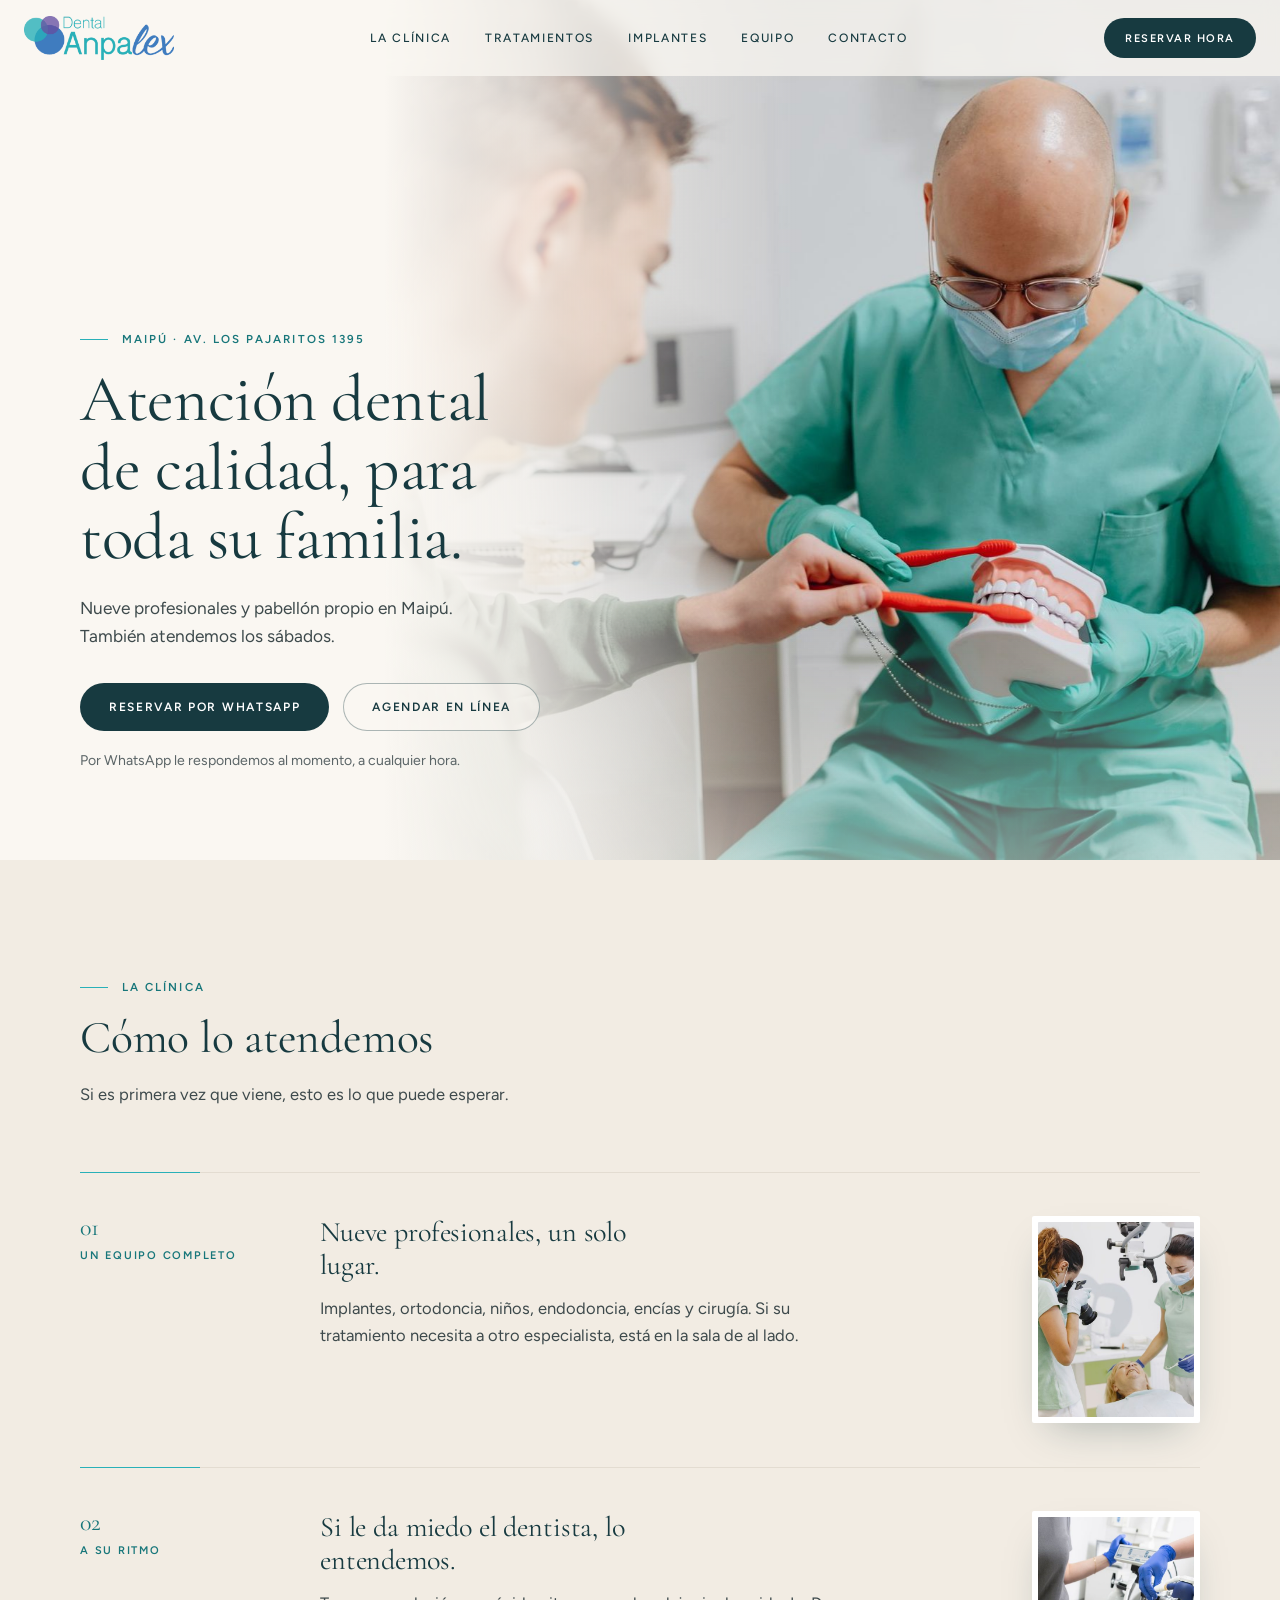
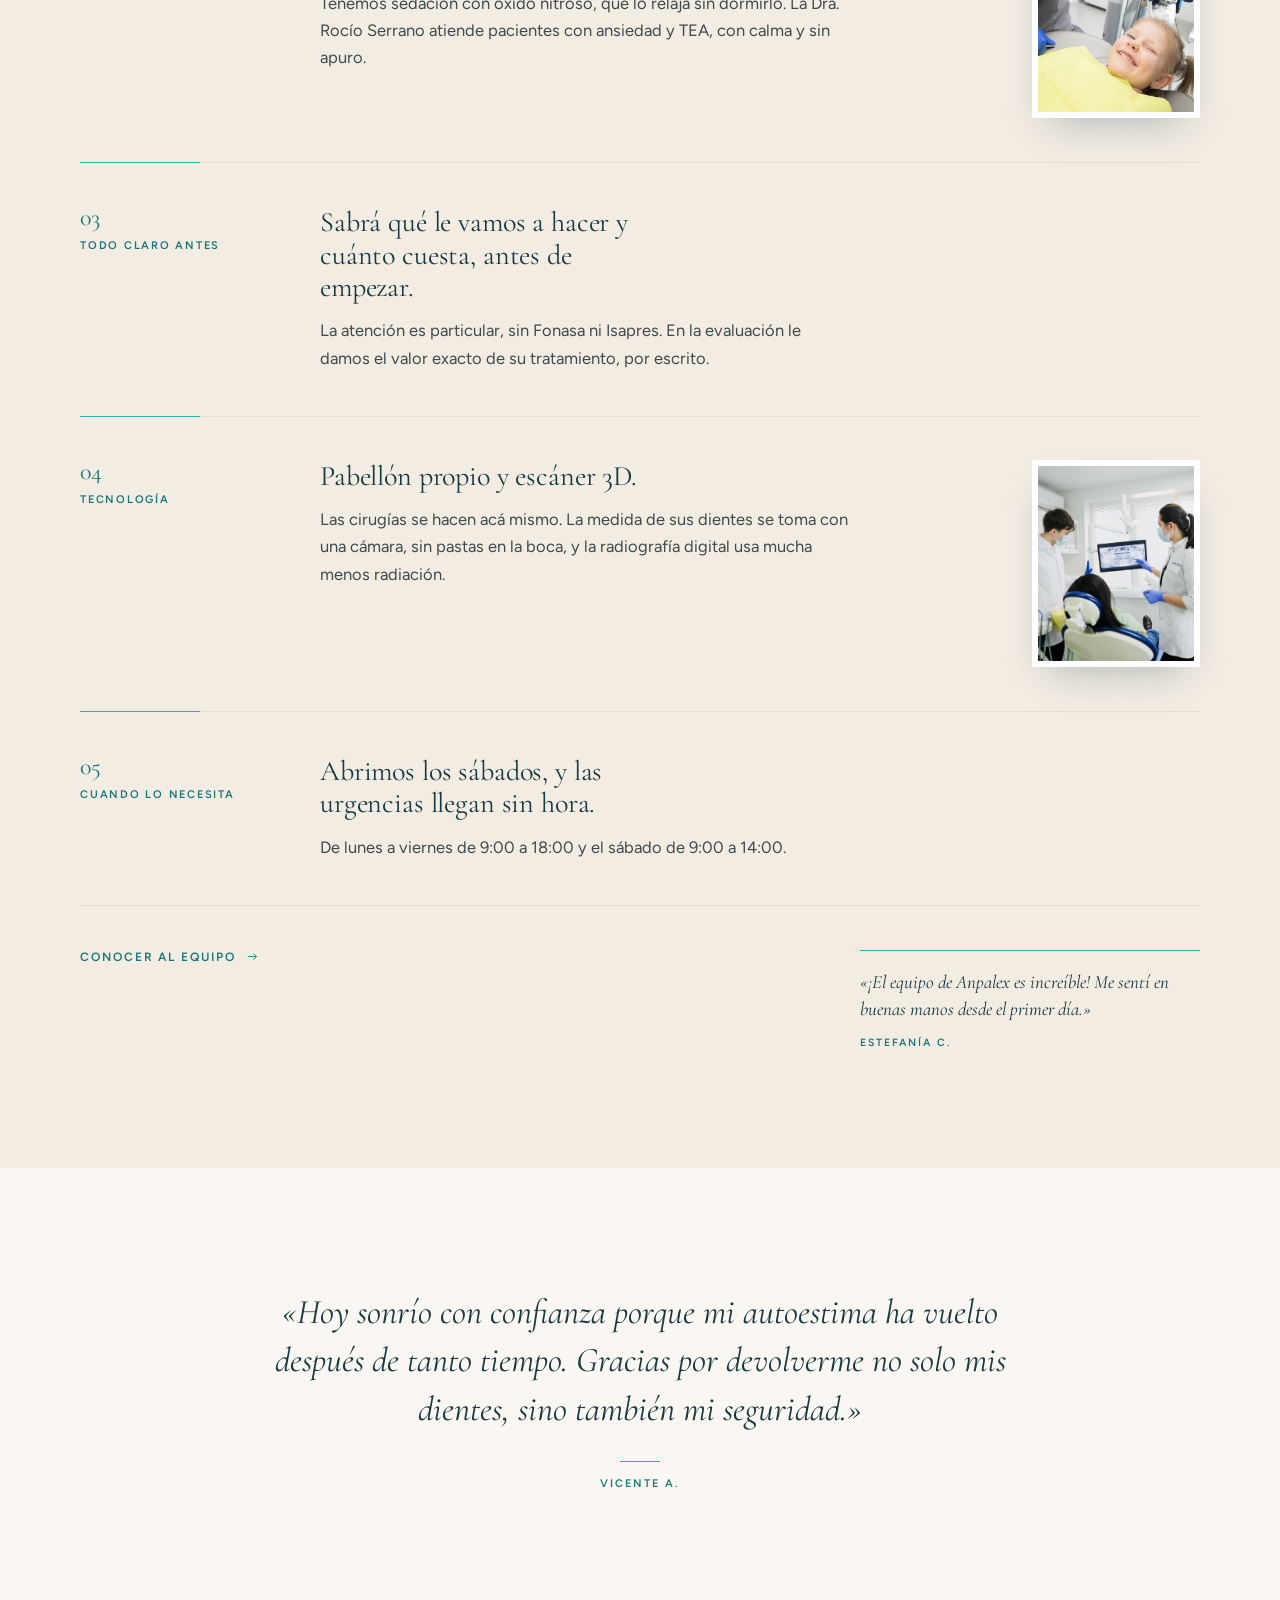
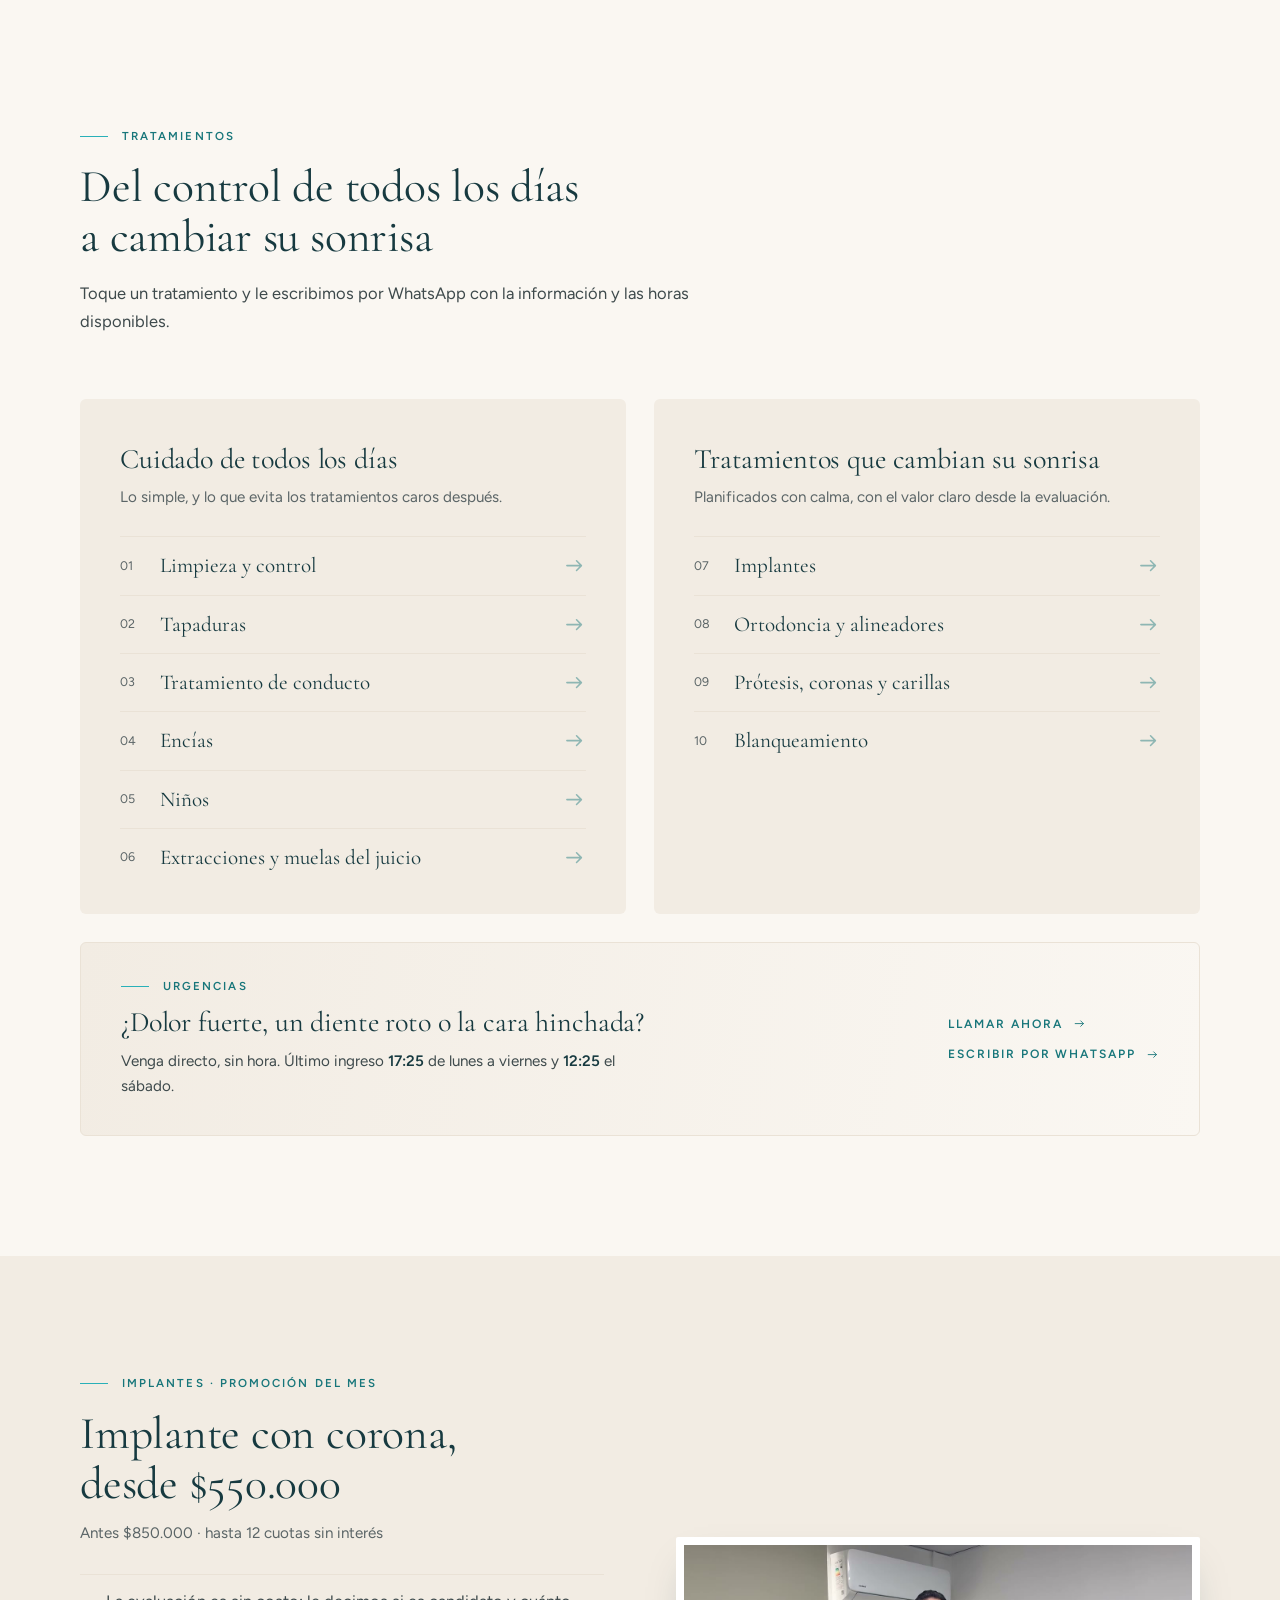
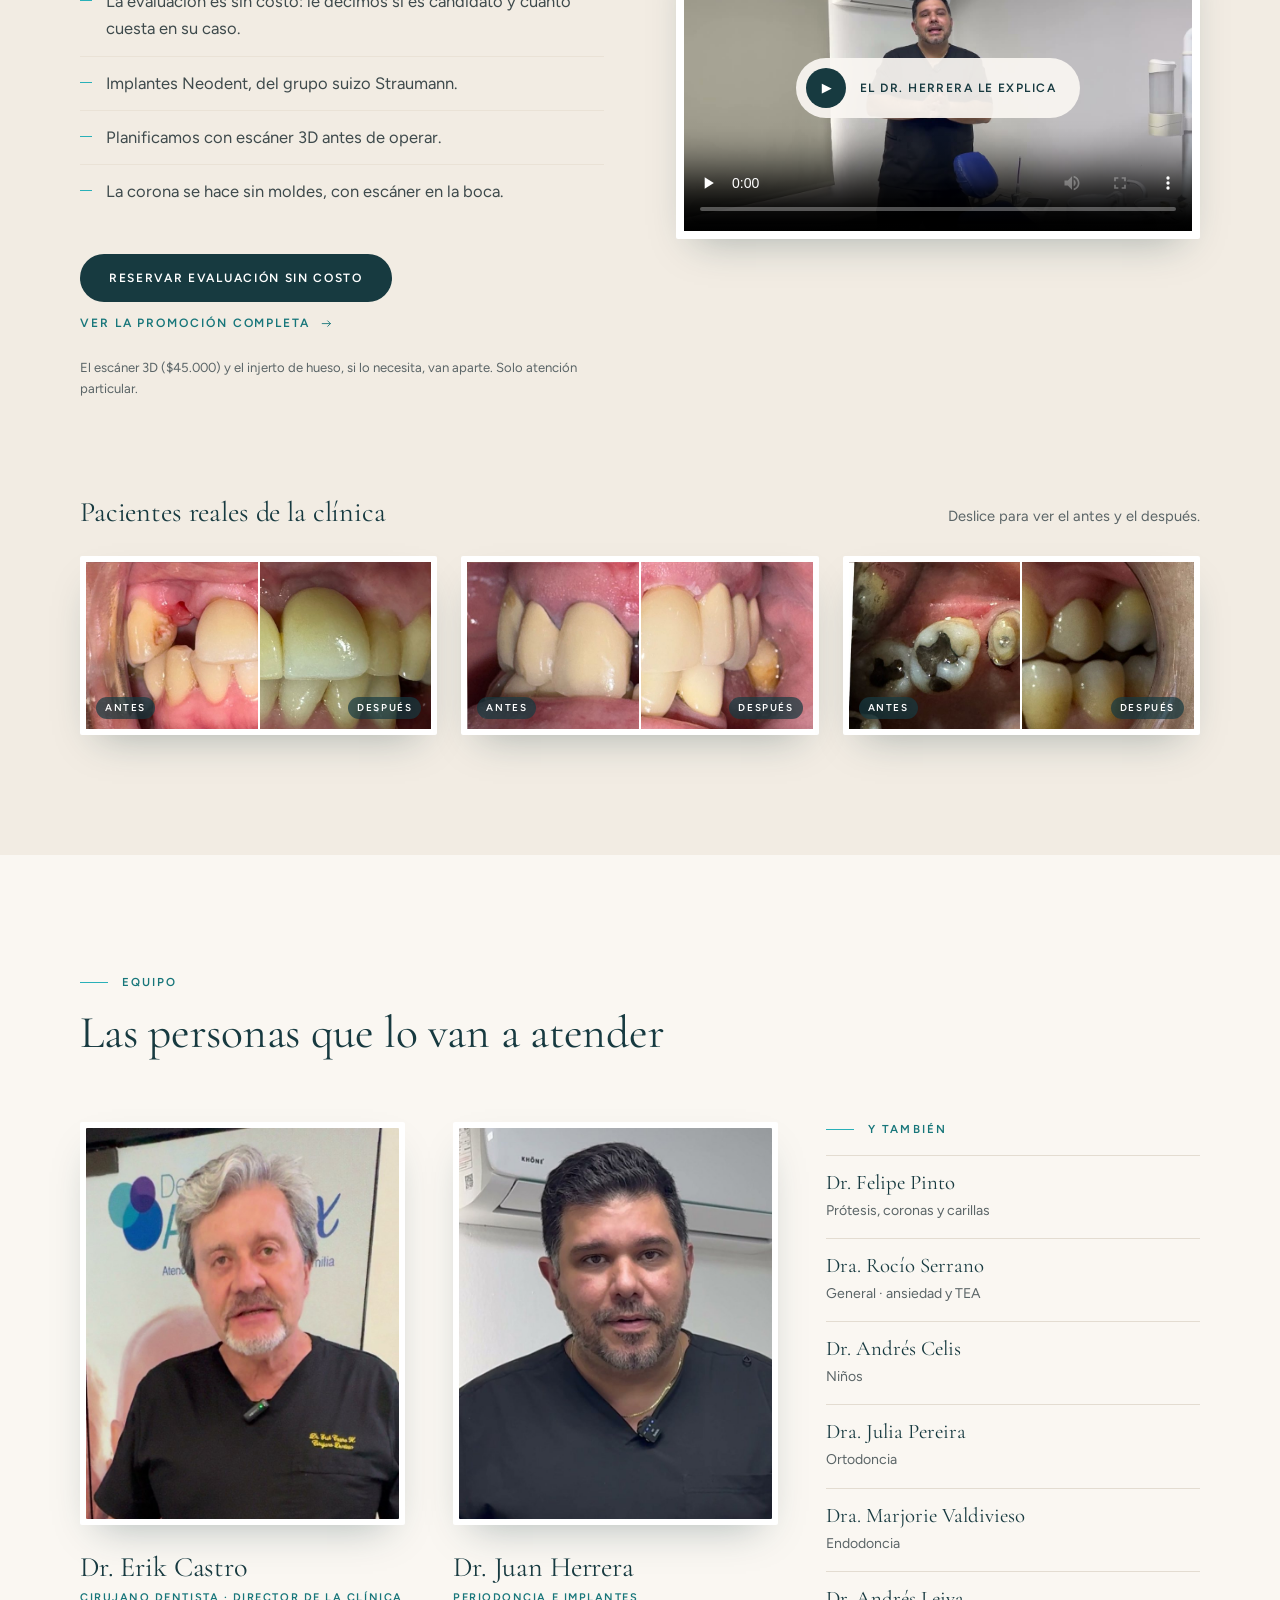
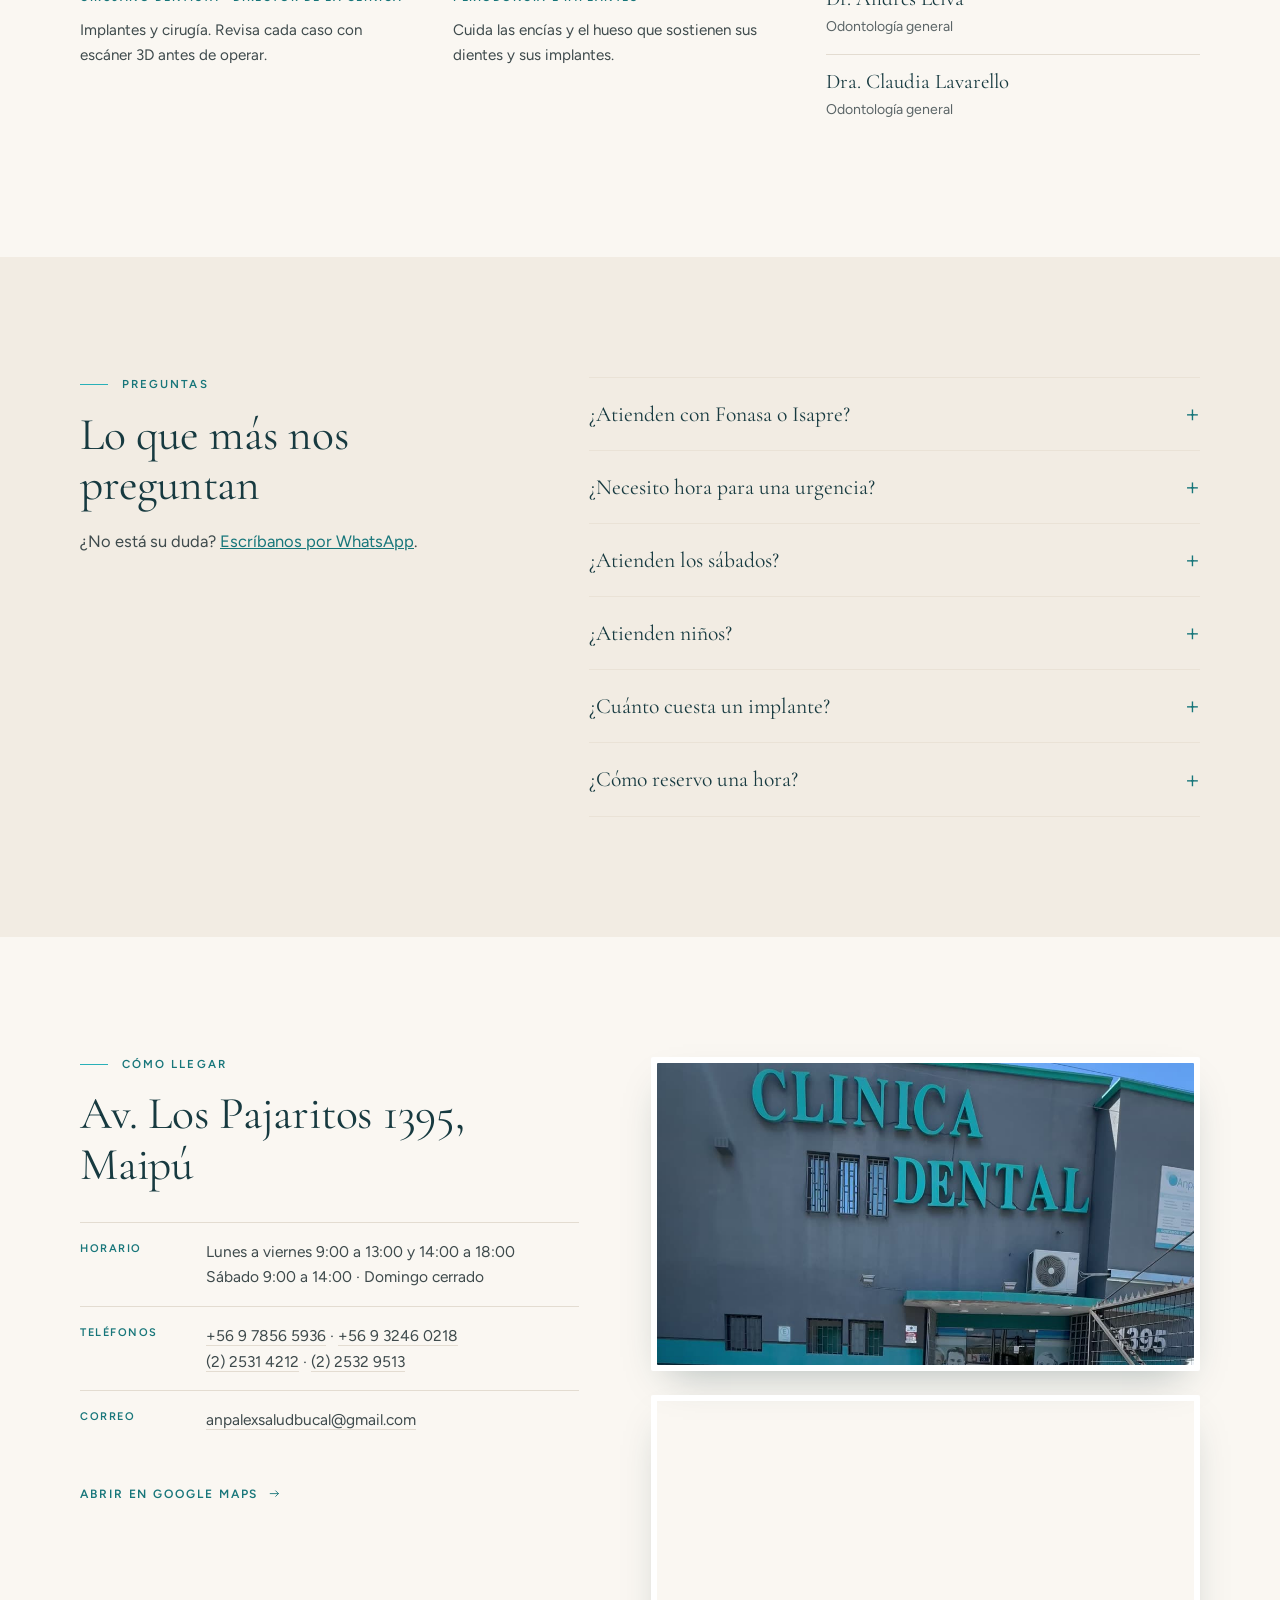
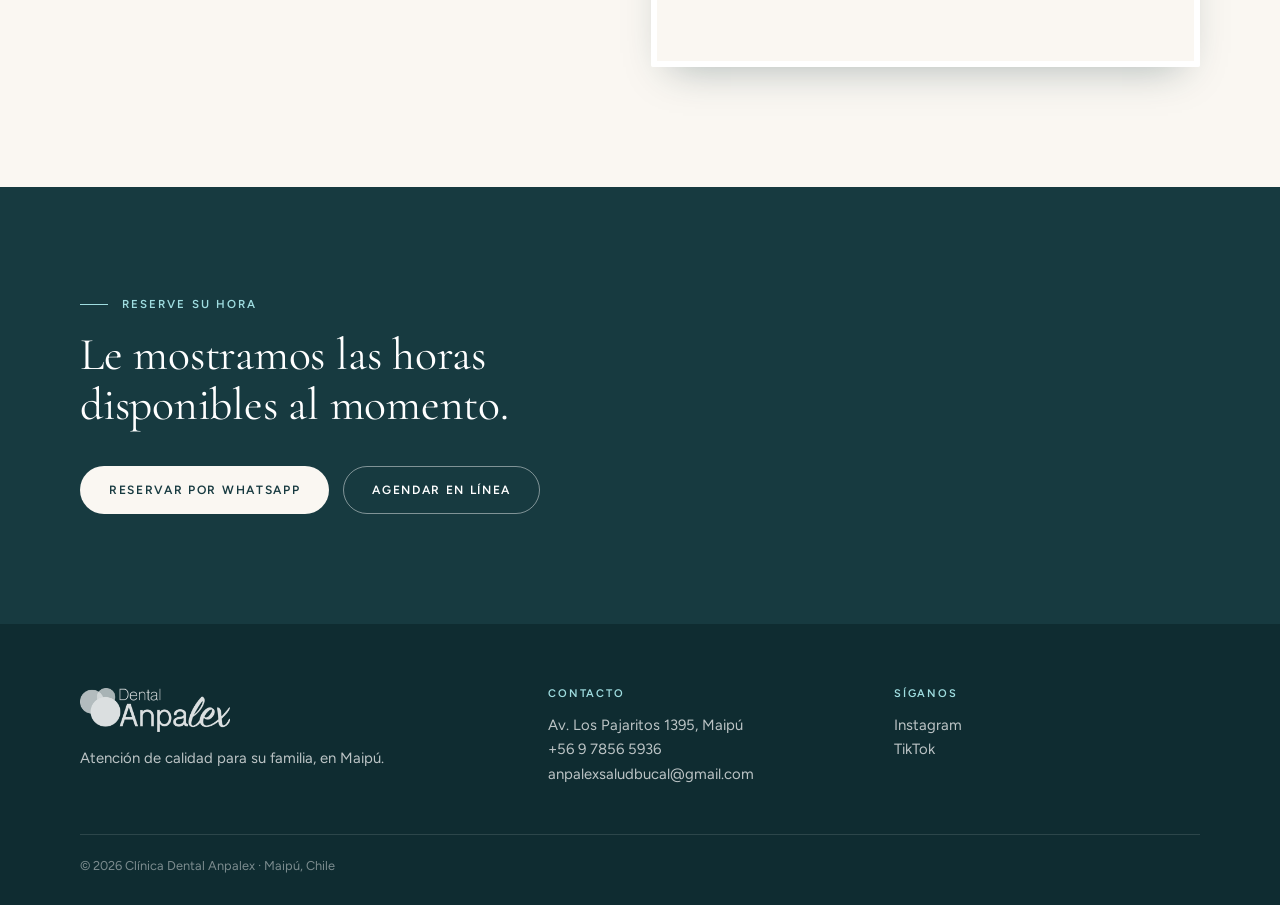
==== web/index.html @ ca1195db "Borrador de página web completa de la clínica en /web/ (estilo Zen, fotos de prueba de Pexels, noind" ====
<!doctype html>
<html lang="es-CL">
<head>
<meta charset="utf-8">
<meta name="viewport" content="width=device-width, initial-scale=1">
<title>Clínica Dental Anpalex · Dentista en Maipú · Implantes, ortodoncia y urgencias</title>
<meta name="description" content="Clínica dental en Maipú (Av. Los Pajaritos 1395). 9 profesionales: implantes, ortodoncia, niños, endodoncia y cirugía con pabellón propio. Urgencias sin hora y atención los sábados.">
<meta property="og:title" content="Clínica Dental Anpalex · Maipú">
<meta property="og:description" content="Atención dental de calidad para su familia. Implantes, ortodoncia, niños y urgencias sin hora. Reserve por WhatsApp.">
<meta property="og:image" content="https://anpalex.cl/web/img/portada-prueba.jpg">
<meta name="robots" content="noindex">
<meta property="og:locale" content="es_CL">
<meta name="theme-color" content="#FAF7F2">
<link rel="icon" href="img/icono-anpalex-64.png">
<link rel="apple-touch-icon" href="img/icono-anpalex-180.png">
<link rel="preconnect" href="https://fonts.googleapis.com">
<link rel="preconnect" href="https://fonts.gstatic.com" crossorigin>
<link href="https://fonts.googleapis.com/css2?family=Cormorant+Garamond:ital,wght@0,400;0,500;1,400&family=Figtree:wght@400;500;600&display=swap" rel="stylesheet">
<link rel="stylesheet" href="estilos.css?v=2">
<script>document.documentElement.classList.add("js")</script>
<script type="application/ld+json">
{
  "@context": "https://schema.org",
  "@type": "Dentist",
  "name": "Clínica Dental Anpalex",
  "image": "img/doctor-paciente.jpg",
  "telephone": "+56978565936",
  "email": "anpalexsaludbucal@gmail.com",
  "address": {"@type": "PostalAddress", "streetAddress": "Av. Los Pajaritos 1395", "addressLocality": "Maipú", "addressRegion": "Región Metropolitana", "addressCountry": "CL"},
  "geo": {"@type": "GeoCoordinates", "latitude": -33.5144826, "longitude": -70.7570745},
  "openingHoursSpecification": [
    {"@type": "OpeningHoursSpecification", "dayOfWeek": ["Monday","Tuesday","Wednesday","Thursday","Friday"], "opens": "09:00", "closes": "18:00"},
    {"@type": "OpeningHoursSpecification", "dayOfWeek": "Saturday", "opens": "09:00", "closes": "14:00"}
  ],
  "sameAs": ["https://www.instagram.com/anpalex.cl/", "https://www.tiktok.com/@clinicadental.anpalex"]
}
</script>
</head>
<body>

<svg width="0" height="0" style="position:absolute" aria-hidden="true">
  <symbol id="i-wa" viewBox="0 0 24 24"><path fill="currentColor" d="M12 2a10 10 0 0 0-8.6 15.1L2 22l5-1.3A10 10 0 1 0 12 2Zm0 18.2a8.2 8.2 0 0 1-4.2-1.1l-.3-.2-3 .8.8-2.9-.2-.3A8.2 8.2 0 1 1 12 20.2Zm4.5-6.1c-.2-.1-1.5-.7-1.7-.8-.2-.1-.4-.1-.6.1l-.8 1c-.1.2-.3.2-.5.1a6.7 6.7 0 0 1-3.3-2.9c-.3-.4.3-.4.7-1.3.1-.2 0-.3 0-.4l-.8-1.8c-.2-.5-.4-.4-.6-.4h-.5a1 1 0 0 0-.7.3 3 3 0 0 0-.9 2.2 5.2 5.2 0 0 0 1.1 2.7 11.8 11.8 0 0 0 4.5 4c1.7.7 2.3.8 3.2.6.5-.1 1.5-.6 1.7-1.2.2-.6.2-1.1.2-1.2-.1-.1-.3-.2-.5-.3Z"/></symbol>
  <symbol id="i-tel" viewBox="0 0 24 24"><path fill="none" stroke="currentColor" stroke-width="1.8" stroke-linecap="round" stroke-linejoin="round" d="M22 16.9v3a2 2 0 0 1-2.2 2 19.8 19.8 0 0 1-8.6-3.1 19.5 19.5 0 0 1-6-6A19.8 19.8 0 0 1 2.1 4.2 2 2 0 0 1 4.1 2h3a2 2 0 0 1 2 1.7c.1 1 .4 1.9.7 2.8a2 2 0 0 1-.5 2.1L8 9.9a16 16 0 0 0 6 6l1.3-1.3a2 2 0 0 1 2.1-.4c.9.3 1.8.6 2.8.7a2 2 0 0 1 1.7 2Z"/></symbol>
  <symbol id="i-cal" viewBox="0 0 24 24"><g fill="none" stroke="currentColor" stroke-width="1.8" stroke-linecap="round"><rect x="3" y="4" width="18" height="18" rx="2"/><path d="M16 2v4M8 2v4M3 10h18"/></g></symbol>
  <symbol id="i-flecha" viewBox="0 0 24 24"><path fill="none" stroke="currentColor" stroke-width="1.6" stroke-linecap="round" stroke-linejoin="round" d="M4 12h15M14 7l5 5-5 5"/></symbol>
</svg>

<a class="saltar" href="#contenido">Ir al contenido</a>

<header class="cabecera" id="cabecera">
  <div class="cabecera-in">
    <a href="#inicio" class="marca" aria-label="Clínica Dental Anpalex, inicio"><img src="img/logo.png" alt="Dental Anpalex" width="520" height="154"></a>
    <nav class="menu" aria-label="Secciones">
      <a href="#como">La clínica</a>
      <a href="#tratamientos">Tratamientos</a>
      <a href="#implantes">Implantes</a>
      <a href="#equipo">Equipo</a>
      <a href="#ubicacion">Contacto</a>
    </nav>
    <a class="pastilla pastilla-tinta pastilla-chica js-wa" href="#">Reservar hora</a>
  </div>
</header>

<main id="contenido">

<!-- PORTADA -->
<section class="portada" id="inicio">
  <div class="portada-foto" aria-hidden="true">
    <img src="img/portada-prueba.jpg" alt="" width="1800" height="1200" fetchpriority="high">
  </div>
  <div class="envoltura portada-texto">
    <p class="etiqueta aparece">Maipú · Av. Los Pajaritos 1395</p>
    <h1 class="aparece">Atención dental de calidad, para toda su familia.</h1>
    <p class="bajada aparece">Nueve profesionales y pabellón propio en Maipú. También atendemos los sábados.</p>
    <div class="botones aparece">
      <a class="pastilla pastilla-tinta js-wa" href="#">Reservar por WhatsApp</a>
      <a class="pastilla pastilla-borde js-agenda" href="#" target="_blank" rel="noopener">Agendar en línea</a>
    </div>
    <p class="nota aparece">Por WhatsApp le respondemos al momento, a cualquier hora.</p>
  </div>
</section>

<!-- CÓMO LO ATENDEMOS -->
<section class="seccion seccion-arena" id="como">
  <div class="envoltura">
    <div class="encabezado aparece">
      <p class="etiqueta">La clínica</p>
      <h2>Cómo lo atendemos</h2>
      <p>Si es primera vez que viene, esto es lo que puede esperar.</p>
    </div>

    <ol class="filas">
      <li class="fila aparece">
        <div class="fila-num"><span>01</span>Un equipo completo</div>
        <div class="fila-texto">
          <h3>Nueve profesionales, un solo lugar.</h3>
          <p>Implantes, ortodoncia, niños, endodoncia, encías y cirugía. Si su tratamiento necesita a otro especialista, está en la sala de al lado.</p>
        </div>
        <figure class="foto-marco fila-foto"><img src="img/fila1-prueba.jpg" alt="Foto de prueba: dos dentistas atendiendo" width="1000" height="667" loading="lazy"></figure>
      </li>
      <li class="fila aparece">
        <div class="fila-num"><span>02</span>A su ritmo</div>
        <div class="fila-texto">
          <h3>Si le da miedo el dentista, lo entendemos.</h3>
          <p>Tenemos sedación con óxido nitroso, que lo relaja sin dormirlo. La Dra. Rocío Serrano atiende pacientes con ansiedad y TEA, con calma y sin apuro.</p>
        </div>
        <figure class="foto-marco fila-foto"><img src="img/fila2-prueba.jpg" alt="Foto de prueba: niña sonriendo en el sillón dental" width="1000" height="668" loading="lazy"></figure>
      </li>
      <li class="fila aparece">
        <div class="fila-num"><span>03</span>Todo claro antes</div>
        <div class="fila-texto">
          <h3>Sabrá qué le vamos a hacer y cuánto cuesta, antes de empezar.</h3>
          <p>La atención es particular, sin Fonasa ni Isapres. En la evaluación le damos el valor exacto de su tratamiento, por escrito.</p>
        </div>
      </li>
      <li class="fila aparece">
        <div class="fila-num"><span>04</span>Tecnología</div>
        <div class="fila-texto">
          <h3>Pabellón propio y escáner 3D.</h3>
          <p>Las cirugías se hacen acá mismo. La medida de sus dientes se toma con una cámara, sin pastas en la boca, y la radiografía digital usa mucha menos radiación.</p>
        </div>
        <figure class="foto-marco fila-foto"><img src="img/fila4-prueba.jpg" alt="Foto de prueba: radiografía digital en pantalla" width="800" height="1200" loading="lazy"></figure>
      </li>
      <li class="fila aparece">
        <div class="fila-num"><span>05</span>Cuando lo necesita</div>
        <div class="fila-texto">
          <h3>Abrimos los sábados, y las urgencias llegan sin hora.</h3>
          <p>De lunes a viernes de 9:00 a 18:00 y el sábado de 9:00 a 14:00.</p>
        </div>
      </li>
    </ol>

    <div class="como-pie aparece">
      <a class="enlace" href="#equipo">Conocer al equipo <svg class="ico"><use href="#i-flecha"/></svg></a>
      <blockquote class="cita-chica">
        <p>«¡El equipo de Anpalex es increíble! Me sentí en buenas manos desde el primer día.»</p>
        <footer>Estefanía C.</footer>
      </blockquote>
    </div>
  </div>
</section>

<!-- CITA GRANDE -->
<section class="cita-grande aparece">
  <blockquote>
    <p>«Hoy sonrío con confianza porque mi autoestima ha vuelto después de tanto tiempo. Gracias por devolverme no solo mis dientes, sino también mi seguridad.»</p>
    <footer>Vicente A.</footer>
  </blockquote>
</section>

<!-- TRATAMIENTOS -->
<section class="seccion" id="tratamientos">
  <div class="envoltura">
    <div class="encabezado aparece">
      <p class="etiqueta">Tratamientos</p>
      <h2>Del control de todos los días<br class="solo-pc"> a cambiar su sonrisa</h2>
      <p>Toque un tratamiento y le escribimos por WhatsApp con la información y las horas disponibles.</p>
    </div>

    <div class="familias">
      <div class="familia aparece">
        <h3>Cuidado de todos los días</h3>
        <p>Lo simple, y lo que evita los tratamientos caros después.</p>
        <ul class="lista-trat">
          <li><a class="js-wa" data-tema="limpieza y control" href="#"><span class="n">01</span>Limpieza y control<svg class="ico"><use href="#i-flecha"/></svg></a></li>
          <li><a class="js-wa" data-tema="tapaduras" href="#"><span class="n">02</span>Tapaduras<svg class="ico"><use href="#i-flecha"/></svg></a></li>
          <li><a class="js-wa" data-tema="endodoncia (tratamiento de conducto)" href="#"><span class="n">03</span>Tratamiento de conducto<svg class="ico"><use href="#i-flecha"/></svg></a></li>
          <li><a class="js-wa" data-tema="periodoncia (encías)" href="#"><span class="n">04</span>Encías<svg class="ico"><use href="#i-flecha"/></svg></a></li>
          <li><a class="js-wa" data-tema="odontopediatría (atención de niños)" href="#"><span class="n">05</span>Niños<svg class="ico"><use href="#i-flecha"/></svg></a></li>
          <li><a class="js-wa" data-tema="cirugía o extracción de muelas del juicio" href="#"><span class="n">06</span>Extracciones y muelas del juicio<svg class="ico"><use href="#i-flecha"/></svg></a></li>
        </ul>
      </div>
      <div class="familia aparece">
        <h3>Tratamientos que cambian su sonrisa</h3>
        <p>Planificados con calma, con el valor claro desde la evaluación.</p>
        <ul class="lista-trat">
          <li><a class="js-wa" data-tema="implantes" href="#"><span class="n">07</span>Implantes<svg class="ico"><use href="#i-flecha"/></svg></a></li>
          <li><a class="js-wa" data-tema="ortodoncia o alineadores invisibles" href="#"><span class="n">08</span>Ortodoncia y alineadores<svg class="ico"><use href="#i-flecha"/></svg></a></li>
          <li><a class="js-wa" data-tema="prótesis, coronas o carillas" href="#"><span class="n">09</span>Prótesis, coronas y carillas<svg class="ico"><use href="#i-flecha"/></svg></a></li>
          <li><a class="js-wa" data-tema="blanqueamiento" href="#"><span class="n">10</span>Blanqueamiento<svg class="ico"><use href="#i-flecha"/></svg></a></li>
        </ul>
      </div>
    </div>

    <div class="urgencia aparece" id="urgencias">
      <div>
        <p class="etiqueta">Urgencias</p>
        <h3>¿Dolor fuerte, un diente roto o la cara hinchada?</h3>
        <p>Venga directo, sin hora. Último ingreso <strong>17:25</strong> de lunes a viernes y <strong>12:25</strong> el sábado.</p>
      </div>
      <div class="urgencia-acciones">
        <a class="enlace" href="tel:+56978565936">Llamar ahora <svg class="ico"><use href="#i-flecha"/></svg></a>
        <a class="enlace js-wa" data-tema="una urgencia dental" href="#">Escribir por WhatsApp <svg class="ico"><use href="#i-flecha"/></svg></a>
      </div>
    </div>
  </div>
</section>

<!-- IMPLANTES -->
<section class="seccion seccion-arena" id="implantes">
  <div class="envoltura implantes">
    <div class="implantes-texto aparece">
      <p class="etiqueta">Implantes · promoción del mes</p>
      <h2>Implante con corona,<br>desde $550.000</h2>
      <p class="antes">Antes $850.000 · hasta 12 cuotas sin interés</p>
      <ul class="puntos">
        <li>La evaluación es sin costo: le decimos si es candidato y cuánto cuesta en su caso.</li>
        <li>Implantes Neodent, del grupo suizo Straumann.</li>
        <li>Planificamos con escáner 3D antes de operar.</li>
        <li>La corona se hace sin moldes, con escáner en la boca.</li>
      </ul>
      <div class="botones">
        <a class="pastilla pastilla-tinta js-wa" data-tema="la promoción de implantes y reservar mi evaluación sin costo" href="#">Reservar evaluación sin costo</a>
        <a class="enlace js-implantes" href="#">Ver la promoción completa <svg class="ico"><use href="#i-flecha"/></svg></a>
      </div>
      <p class="letra-chica">El escáner 3D ($45.000) y el injerto de hueso, si lo necesita, van aparte. Solo atención particular.</p>
    </div>
    <figure class="video-marco aparece">
      <video id="video-herrera" src="../video/dr-herrera-implantes.mp4" poster="img/dr-herrera-portada.jpg" playsinline preload="none" controls></video>
      <button class="boton-play" type="button" aria-label="Ver el video del Dr. Herrera con sonido"><span class="play-circulo">▶</span>El Dr. Herrera le explica</button>
    </figure>
  </div>

  <div class="envoltura casos aparece">
    <div class="casos-cabeza">
      <h3>Pacientes reales de la clínica</h3>
      <p>Deslice para ver el antes y el después.</p>
    </div>
    <div class="casos-fila">
      <div class="antes-despues"><img src="img/casos/caso-1-despues.jpg" alt="Caso 1 después del tratamiento" loading="lazy"><div class="ad-antes"><img src="img/casos/caso-1-antes.jpg" alt="Caso 1 antes del tratamiento" loading="lazy"></div><input type="range" min="0" max="100" value="50" aria-label="Comparar antes y después, caso 1"><span class="ad-et ad-et-a">Antes</span><span class="ad-et ad-et-d">Después</span></div>
      <div class="antes-despues"><img src="img/casos/caso-2-despues.jpg" alt="Caso 2 después del tratamiento" loading="lazy"><div class="ad-antes"><img src="img/casos/caso-2-antes.jpg" alt="Caso 2 antes del tratamiento" loading="lazy"></div><input type="range" min="0" max="100" value="50" aria-label="Comparar antes y después, caso 2"><span class="ad-et ad-et-a">Antes</span><span class="ad-et ad-et-d">Después</span></div>
      <div class="antes-despues"><img src="img/casos/caso-3-despues.jpg" alt="Caso 3 después del tratamiento" loading="lazy"><div class="ad-antes"><img src="img/casos/caso-3-antes.jpg" alt="Caso 3 antes del tratamiento" loading="lazy"></div><input type="range" min="0" max="100" value="50" aria-label="Comparar antes y después, caso 3"><span class="ad-et ad-et-a">Antes</span><span class="ad-et ad-et-d">Después</span></div>
    </div>
  </div>
</section>

<!-- EQUIPO -->
<section class="seccion" id="equipo">
  <div class="envoltura">
    <div class="encabezado aparece">
      <p class="etiqueta">Equipo</p>
      <h2>Las personas que lo van a atender</h2>
    </div>
    <div class="equipo">
      <article class="doctor aparece">
        <figure class="foto-marco"><img src="img/equipo-castro.jpg" alt="Dr. Erik Castro" width="720" height="900" loading="lazy"></figure>
        <h3>Dr. Erik Castro</h3>
        <p class="esp">Cirujano dentista · Director de la clínica</p>
        <p>Implantes y cirugía. Revisa cada caso con escáner 3D antes de operar.</p>
      </article>
      <article class="doctor aparece">
        <figure class="foto-marco"><img src="img/equipo-herrera.jpg" alt="Dr. Juan Herrera" width="720" height="900" loading="lazy"></figure>
        <h3>Dr. Juan Herrera</h3>
        <p class="esp">Periodoncia e implantes</p>
        <p>Cuida las encías y el hueso que sostienen sus dientes y sus implantes.</p>
      </article>
      <div class="equipo-lista aparece">
        <p class="etiqueta">Y también</p>
        <ul>
          <li><strong>Dr. Felipe Pinto</strong><span>Prótesis, coronas y carillas</span></li>
          <li><strong>Dra. Rocío Serrano</strong><span>General · ansiedad y TEA</span></li>
          <li><strong>Dr. Andrés Celis</strong><span>Niños</span></li>
          <li><strong>Dra. Julia Pereira</strong><span>Ortodoncia</span></li>
          <li><strong>Dra. Marjorie Valdivieso</strong><span>Endodoncia</span></li>
          <li><strong>Dr. Andrés Leiva</strong><span>Odontología general</span></li>
          <li><strong>Dra. Claudia Lavarello</strong><span>Odontología general</span></li>
        </ul>
      </div>
    </div>
  </div>
</section>

<!-- PREGUNTAS -->
<section class="seccion seccion-arena" id="preguntas">
  <div class="envoltura preguntas-grilla">
    <div class="encabezado aparece">
      <p class="etiqueta">Preguntas</p>
      <h2>Lo que más nos preguntan</h2>
      <p>¿No está su duda? <a class="js-wa" data-tema="una duda" href="#">Escríbanos por WhatsApp</a>.</p>
    </div>
    <div class="preguntas aparece">
      <details><summary>¿Atienden con Fonasa o Isapre?</summary><p>No. La atención es particular: no trabajamos con Fonasa ni Isapres. En la evaluación le decimos el valor exacto de su tratamiento antes de empezar.</p></details>
      <details><summary>¿Necesito hora para una urgencia?</summary><p>No. Puede venir directo de lunes a viernes hasta las 17:25 y el sábado hasta las 12:25. Después de esa hora ya no alcanzamos a atenderlo.</p></details>
      <details><summary>¿Atienden los sábados?</summary><p>Sí, de 9:00 a 14:00. Las urgencias sin hora del sábado son hasta las 12:25.</p></details>
      <details><summary>¿Atienden niños?</summary><p>Sí. El Dr. Andrés Celis es odontopediatra, especialista en niños. Para niños con mucho miedo existe la sedación con óxido nitroso.</p></details>
      <details><summary>¿Cuánto cuesta un implante?</summary><p>Este mes, el implante con corona está desde $550.000, en hasta 12 cuotas sin interés. La evaluación es sin costo y ahí le decimos cuánto cuesta en su caso.</p></details>
      <details><summary>¿Cómo reservo una hora?</summary><p>Escríbanos por WhatsApp y le mostramos las horas disponibles en el momento, o reserve usted mismo con el botón «Agendar en línea».</p></details>
    </div>
  </div>
</section>

<!-- UBICACIÓN -->
<section class="seccion" id="ubicacion">
  <div class="envoltura ubicacion">
    <div class="aparece">
      <p class="etiqueta">Cómo llegar</p>
      <h2>Av. Los Pajaritos 1395, Maipú</h2>
      <dl class="datos">
        <div><dt>Horario</dt><dd>Lunes a viernes 9:00 a 13:00 y 14:00 a 18:00<br>Sábado 9:00 a 14:00 · Domingo cerrado</dd></div>
        <div><dt>Teléfonos</dt><dd><a href="tel:+56978565936">+56 9 7856 5936</a> · <a href="tel:+56932460218">+56 9 3246 0218</a><br><a href="tel:+56225314212">(2) 2531 4212</a> · <a href="tel:+56225329513">(2) 2532 9513</a></dd></div>
        <div><dt>Correo</dt><dd><a href="mailto:anpalexsaludbucal@gmail.com">anpalexsaludbucal@gmail.com</a></dd></div>
      </dl>
      <a class="enlace" href="https://maps.app.goo.gl/VkXCgqU3DJnRNFGv6" target="_blank" rel="noopener">Abrir en Google Maps <svg class="ico"><use href="#i-flecha"/></svg></a>
    </div>
    <div class="ubicacion-fotos aparece">
      <figure class="foto-marco"><img src="img/fachada.jpg" alt="Fachada de la clínica, con el letrero Clínica Dental y el número 1395" width="1000" height="750" loading="lazy"></figure>
      <div class="mapa"><iframe title="Mapa de la Clínica Dental Anpalex" loading="lazy" referrerpolicy="no-referrer-when-downgrade" src="https://maps.google.com/maps?q=Cl%C3%ADnica%20Dental%20Anpalex%2C%20Av.%20Los%20Pajaritos%201395%2C%20Maip%C3%BA&z=16&output=embed"></iframe></div>
    </div>
  </div>
</section>

<!-- CIERRE -->
<section class="cierre">
  <div class="envoltura aparece">
    <p class="etiqueta etiqueta-clara">Reserve su hora</p>
    <h2>Le mostramos las horas disponibles al momento.</h2>
    <div class="botones">
      <a class="pastilla pastilla-crema js-wa" href="#">Reservar por WhatsApp</a>
      <a class="pastilla pastilla-borde-clara js-agenda" href="#" target="_blank" rel="noopener">Agendar en línea</a>
    </div>
  </div>
</section>

</main>

<footer class="pie">
  <div class="envoltura pie-grilla">
    <div><img src="img/logo.png" alt="Dental Anpalex" width="200" height="59" loading="lazy"><p>Atención de calidad para su familia, en Maipú.</p></div>
    <div><p class="pie-tit">Contacto</p><p>Av. Los Pajaritos 1395, Maipú<br><a href="tel:+56978565936">+56 9 7856 5936</a><br><a href="mailto:anpalexsaludbucal@gmail.com">anpalexsaludbucal@gmail.com</a></p></div>
    <div><p class="pie-tit">Síganos</p><p><a href="https://www.instagram.com/anpalex.cl/" target="_blank" rel="noopener">Instagram</a><br><a href="https://www.tiktok.com/@clinicadental.anpalex" target="_blank" rel="noopener">TikTok</a></p></div>
  </div>
  <p class="pie-final">© 2026 Clínica Dental Anpalex · Maipú, Chile</p>
</footer>

<!-- Barra fija en el teléfono -->
<nav class="barra-movil" aria-label="Contacto rápido">
  <a class="js-wa" href="#"><svg class="ico"><use href="#i-wa"/></svg>WhatsApp</a>
  <a href="tel:+56978565936"><svg class="ico"><use href="#i-tel"/></svg>Llamar</a>
  <a class="js-agenda" href="#" target="_blank" rel="noopener"><svg class="ico"><use href="#i-cal"/></svg>Agendar</a>
</nav>

<script src="config.js"></script>
<script src="app.js"></script>
</body>
</html>
---- web/estilos.css ----
/* Clínica Dental Anpalex · estilo Zen (ver ../DESIGN.md) */
:root {
  --crema: #FAF7F2;
  --arena: #F2ECE3;
  --arena-2: #EAE2D6;
  --tinta: #173A40;
  --texto: #3E4A4C;
  --suave: #5B6567;
  --acento: #17767A;
  --linea: #29B0B8;
  --linea-gris: #E3DCD1;
  --serif: "Cormorant Garamond", "Times New Roman", serif;
  --sans: "Figtree", system-ui, -apple-system, "Segoe UI", sans-serif;
  --sombra-foto: 0 18px 40px -18px rgba(23, 58, 64, .35);
  --ancho: 1120px;
  --curva: cubic-bezier(.22, .61, .36, 1);
}

*, *::before, *::after { box-sizing: border-box; }
html { scroll-behavior: smooth; scroll-padding-top: 84px; -webkit-text-size-adjust: 100%; }
body { margin: 0; background: var(--crema); color: var(--texto); font: 400 16.5px/1.65 var(--sans); -webkit-font-smoothing: antialiased; }
img, video { display: block; max-width: 100%; height: auto; }
a { color: inherit; }
h1, h2, h3 { font-family: var(--serif); font-weight: 400; color: var(--tinta); margin: 0; letter-spacing: -.005em; }
h1 { font-size: clamp(2.6rem, 5.2vw, 4.1rem); line-height: 1.05; }
h2 { font-size: clamp(2.1rem, 3.6vw, 2.85rem); line-height: 1.1; }
h3 { font-size: clamp(1.6rem, 2.2vw, 2rem); line-height: 1.15; }
p { margin: 0; }
strong { font-weight: 600; color: var(--tinta); }
.ico { width: 1.1em; height: 1.1em; flex: none; }
.envoltura { width: min(var(--ancho), 100% - 48px); margin-inline: auto; }
.saltar { position: absolute; left: -9999px; }
.saltar:focus { left: 16px; top: 16px; z-index: 99; background: var(--tinta); color: #fff; padding: 10px 16px; border-radius: 999px; }
:focus-visible { outline: 2px solid var(--acento); outline-offset: 3px; }

/* Etiqueta con línea fina delante (la «línea dorada» de Zen, en turquesa) */
.etiqueta { display: flex; align-items: center; gap: 14px; font: 600 11.5px/1.3 var(--sans); letter-spacing: .18em; text-transform: uppercase; color: var(--acento); margin-bottom: 18px; }
.etiqueta::before { content: ""; width: 28px; height: 1px; background: var(--linea); flex: none; }
.etiqueta-clara { color: #9FDDE0; }
.etiqueta-clara::before { background: #9FDDE0; }

/* Botones pastilla */
.pastilla { display: inline-flex; align-items: center; justify-content: center; gap: 8px; min-height: 48px; padding: 0 28px; border-radius: 999px; font: 600 12px/1 var(--sans); letter-spacing: .14em; text-transform: uppercase; text-decoration: none; border: 1px solid transparent; transition: background .3s var(--curva), color .3s var(--curva), border-color .3s var(--curva), transform .3s var(--curva); }
.pastilla:hover { transform: translateY(-1px); }
.pastilla-tinta { background: var(--tinta); color: #fff; }
.pastilla-tinta:hover { background: #0F2C31; }
.pastilla-borde { border-color: rgba(23, 58, 64, .35); color: var(--tinta); background: rgba(250, 247, 242, .6); }
.pastilla-borde:hover { border-color: var(--tinta); }
.pastilla-crema { background: var(--crema); color: var(--tinta); }
.pastilla-crema:hover { background: #fff; }
.pastilla-borde-clara { border-color: rgba(255, 255, 255, .45); color: #fff; }
.pastilla-borde-clara:hover { border-color: #fff; }
.pastilla-chica { min-height: 40px; padding: 0 20px; font-size: 11px; }
.botones { display: flex; flex-wrap: wrap; align-items: center; gap: 14px; }

/* Enlace de texto con flecha */
.enlace { display: inline-flex; align-items: center; gap: 10px; font: 600 12px/1.2 var(--sans); letter-spacing: .16em; text-transform: uppercase; color: var(--acento); text-decoration: none; }
.enlace .ico { transition: transform .35s var(--curva); }
.enlace:hover .ico { transform: translateX(5px); }

/* Cabecera */
.cabecera { position: fixed; inset: 0 0 auto; z-index: 50; background: rgba(250, 247, 242, .74); backdrop-filter: blur(10px); -webkit-backdrop-filter: blur(10px); transition: background .35s var(--curva), box-shadow .35s var(--curva); }
.cabecera-in { width: min(1240px, 100% - 48px); margin-inline: auto; height: 76px; display: flex; align-items: center; justify-content: space-between; gap: 24px; }
.cabecera.con-sombra { background: rgba(250, 247, 242, .9); backdrop-filter: blur(12px); -webkit-backdrop-filter: blur(12px); box-shadow: 0 1px 0 var(--linea-gris); }
.marca img { width: 150px; height: auto; }
.menu { display: flex; gap: 34px; }
.menu a { font: 500 12px/1 var(--sans); letter-spacing: .14em; text-transform: uppercase; text-decoration: none; color: var(--tinta); padding: 8px 0; position: relative; }
.menu a::after { content: ""; position: absolute; left: 0; right: 0; bottom: 2px; height: 1px; background: var(--linea); transform: scaleX(0); transform-origin: left; transition: transform .35s var(--curva); }
.menu a:hover::after { transform: scaleX(1); }

/* Portada: foto a la derecha que se funde con la crema, texto abajo a la izquierda */
.portada { position: relative; min-height: min(100svh, 860px); display: flex; align-items: flex-end; padding: 140px 0 88px; overflow: hidden; }
.portada-foto { position: absolute; inset: 0 0 0 30%; }
.portada-foto img { width: 100%; height: 100%; object-fit: cover; object-position: 60% 35%; animation: acercar 2.4s var(--curva) both; }
.portada-foto::after { content: ""; position: absolute; inset: 0; background: linear-gradient(90deg, var(--crema) 0%, rgba(250, 247, 242, .82) 16%, rgba(250, 247, 242, 0) 46%), linear-gradient(0deg, rgba(250, 247, 242, .5) 0%, rgba(250, 247, 242, 0) 30%); }
.portada-texto { position: relative; }
.portada h1 { max-width: 15ch; margin-bottom: 22px; }
.bajada { max-width: 34ch; font-size: 1.08rem; margin-bottom: 32px; }
.nota { margin-top: 18px; font-size: .88rem; color: var(--suave); }
@keyframes acercar { from { transform: scale(1.06); opacity: .4; } to { transform: scale(1); opacity: 1; } }

/* Secciones */
.seccion { padding: 120px 0; }
.seccion-arena { background: var(--arena); }
.encabezado { max-width: 620px; margin-bottom: 64px; }
.encabezado h2 { margin-bottom: 18px; }
.encabezado p:not(.etiqueta) { color: var(--texto); }
.encabezado a { color: var(--acento); }

/* Filas numeradas 01-05 */
.filas { list-style: none; margin: 0; padding: 0; }
.fila { position: relative; display: grid; grid-template-columns: 200px minmax(0, 1fr) 200px; gap: 40px; padding: 44px 0; }
.fila::before { content: ""; position: absolute; top: 0; left: 0; right: 0; height: 1px; background: var(--linea-gris); }
.fila::after { content: ""; position: absolute; top: 0; left: 0; width: 120px; height: 1px; background: var(--linea); transform: scaleX(0); transform-origin: left; transition: transform 1.1s var(--curva) .25s; }
.fila.visible::after { transform: scaleX(1); }
.fila-num { font: 600 11px/1.5 var(--sans); letter-spacing: .16em; text-transform: uppercase; color: var(--acento); }
.fila-num span { display: block; font: 400 1.5rem/1 var(--serif); letter-spacing: 0; margin-bottom: 8px; }
.fila-texto h3 { max-width: 26ch; margin-bottom: 14px; }
.fila-texto p { max-width: 48ch; }
.fila-foto { grid-column: 3; width: 168px; justify-self: end; }
.foto-marco { margin: 0; background: #fff; padding: 6px; border-radius: 2px; box-shadow: var(--sombra-foto); }
.foto-marco img { width: 100%; border-radius: 1px; }
.fila-foto img { aspect-ratio: 4 / 5; object-fit: cover; }
.como-pie { display: flex; justify-content: space-between; align-items: flex-start; gap: 40px; padding-top: 44px; border-top: 1px solid var(--linea-gris); }
.cita-chica { margin: 0; max-width: 340px; padding-top: 18px; border-top: 1px solid var(--linea); }
.cita-chica p { font: italic 400 1.18rem/1.45 var(--serif); color: var(--tinta); }
.cita-chica footer { margin-top: 14px; font: 600 10.5px/1 var(--sans); letter-spacing: .18em; text-transform: uppercase; color: var(--acento); }

/* Cita grande centrada */
.cita-grande { padding: 120px 24px; text-align: center; }
.cita-grande blockquote { margin: 0 auto; max-width: 760px; }
.cita-grande p { font: italic 400 clamp(1.6rem, 2.7vw, 2.2rem)/1.4 var(--serif); color: var(--tinta); }
.cita-grande footer { margin-top: 28px; font: 600 11px/1 var(--sans); letter-spacing: .18em; text-transform: uppercase; color: var(--acento); }
.cita-grande footer::before { content: ""; display: block; width: 40px; height: 1px; background: var(--linea); margin: 0 auto 16px; }

/* Tratamientos en dos familias */
.familias { display: grid; grid-template-columns: 1fr 1fr; gap: 28px; }
.familia { background: var(--arena); border-radius: 6px; padding: 44px 40px 28px; }
.familia h3 { margin-bottom: 10px; }
.familia > p { font-size: .95rem; color: var(--suave); margin-bottom: 26px; }
.lista-trat { list-style: none; margin: 0; padding: 0; }
.lista-trat a { display: flex; align-items: center; gap: 18px; padding: 16px 0; border-top: 1px solid var(--arena-2); text-decoration: none; font: 400 1.32rem/1.2 var(--serif); color: var(--tinta); }
.lista-trat .n { font: 400 .78rem/1 var(--sans); color: var(--suave); width: 22px; letter-spacing: .04em; }
.lista-trat .ico { margin-left: auto; color: var(--acento); opacity: .45; transition: transform .35s var(--curva), opacity .35s var(--curva); }
.lista-trat a:hover .ico, .lista-trat a:focus-visible .ico { transform: translateX(6px); opacity: 1; }
.urgencia { margin-top: 28px; display: flex; justify-content: space-between; align-items: center; gap: 32px; padding: 36px 40px; border: 1px solid var(--arena-2); border-radius: 6px; background: linear-gradient(100deg, var(--arena) 0%, var(--crema) 100%); }
.urgencia h3 { margin-bottom: 10px; }
.urgencia p:not(.etiqueta) { max-width: 52ch; font-size: .95rem; }
.urgencia .etiqueta { margin-bottom: 12px; }
.urgencia-acciones { display: flex; flex-direction: column; gap: 16px; flex: none; }

/* Implantes */
.implantes { display: grid; grid-template-columns: 1fr 1fr; gap: 72px; align-items: center; }
.implantes h2 { margin-bottom: 12px; }
.antes { font-size: .95rem; color: var(--suave); margin-bottom: 28px; }
.puntos { list-style: none; margin: 0 0 36px; padding: 0; }
.puntos li { padding: 13px 0 13px 26px; border-top: 1px solid var(--arena-2); position: relative; }
.puntos li::before { content: ""; position: absolute; left: 0; top: 25px; width: 12px; height: 1px; background: var(--linea); }
.letra-chica { margin-top: 26px; font-size: .82rem; color: var(--suave); }
.video-marco { position: relative; margin: 0; background: #fff; padding: 8px; border-radius: 2px; box-shadow: var(--sombra-foto); }
.video-marco video { width: 100%; aspect-ratio: 16 / 9; object-fit: cover; background: #0F2C31; }
.boton-play { position: absolute; left: 50%; top: 50%; transform: translate(-50%, -50%); display: inline-flex; align-items: center; gap: 14px; padding: 10px 24px 10px 10px; border: 0; border-radius: 999px; background: rgba(250, 247, 242, .92); color: var(--tinta); font: 600 12px/1 var(--sans); letter-spacing: .12em; text-transform: uppercase; white-space: nowrap; cursor: pointer; transition: transform .3s var(--curva); }
.boton-play:hover { transform: translate(-50%, -50%) scale(1.03); }
.play-circulo { display: grid; place-items: center; width: 40px; height: 40px; border-radius: 50%; background: var(--tinta); color: #fff; font-size: 13px; padding-left: 3px; }
.casos { margin-top: 96px; }
.casos-cabeza { display: flex; justify-content: space-between; align-items: baseline; gap: 20px; margin-bottom: 28px; }
.casos-cabeza p { font-size: .92rem; color: var(--suave); }
.casos-fila { display: grid; grid-template-columns: repeat(3, 1fr); gap: 24px; }
.antes-despues { --corte: 50%; position: relative; aspect-ratio: 2 / 1; overflow: hidden; background: #fff; border: 6px solid #fff; border-radius: 2px; box-shadow: var(--sombra-foto); }
.antes-despues > img, .ad-antes img { position: absolute; inset: 0; width: 100%; height: 100%; object-fit: cover; }
.ad-antes { position: absolute; inset: 0; clip-path: inset(0 calc(100% - var(--corte)) 0 0); }
.antes-despues::after { content: ""; position: absolute; top: 0; bottom: 0; left: var(--corte); width: 2px; margin-left: -1px; background: #fff; pointer-events: none; }
.antes-despues input { position: absolute; inset: 0; width: 100%; height: 100%; margin: 0; opacity: 0; cursor: ew-resize; }
.ad-et { position: absolute; bottom: 10px; font: 600 10px/1 var(--sans); letter-spacing: .16em; text-transform: uppercase; color: #fff; background: rgba(23, 58, 64, .7); padding: 6px 9px; border-radius: 999px; pointer-events: none; }
.ad-et-a { left: 10px; } .ad-et-d { right: 10px; }

/* Equipo */
.equipo { display: grid; grid-template-columns: 1fr 1fr 1.15fr; gap: 48px; align-items: start; }
.doctor .foto-marco { margin-bottom: 26px; }
.doctor .foto-marco img { aspect-ratio: 4 / 5; object-fit: cover; }
.doctor h3 { margin-bottom: 6px; }
.esp { font: 600 11px/1.5 var(--sans); letter-spacing: .14em; text-transform: uppercase; color: var(--acento); margin-bottom: 12px; }
.doctor p:last-child { font-size: .95rem; }
.equipo-lista ul { list-style: none; margin: 0; padding: 0; }
.equipo-lista li { padding: 15px 0; border-top: 1px solid var(--linea-gris); }
.equipo-lista strong { display: block; font: 400 1.3rem/1.2 var(--serif); color: var(--tinta); }
.equipo-lista span { font-size: .88rem; color: var(--suave); }

/* Preguntas */
.preguntas-grilla { display: grid; grid-template-columns: 1fr 1.4fr; gap: 72px; align-items: start; }
.preguntas-grilla .encabezado { margin-bottom: 0; }
.preguntas details { border-top: 1px solid var(--arena-2); }
.preguntas details:last-child { border-bottom: 1px solid var(--arena-2); }
.preguntas summary { list-style: none; cursor: pointer; display: flex; justify-content: space-between; align-items: center; gap: 20px; padding: 22px 0; font: 400 1.35rem/1.3 var(--serif); color: var(--tinta); }
.preguntas summary::-webkit-details-marker { display: none; }
.preguntas summary::after { content: "+"; font: 300 1.5rem/1 var(--sans); color: var(--acento); transition: transform .3s var(--curva); }
.preguntas details[open] summary::after { transform: rotate(45deg); }
.preguntas details p { padding: 0 0 24px; max-width: 58ch; }

/* Ubicación */
.ubicacion { display: grid; grid-template-columns: 1fr 1.1fr; gap: 72px; align-items: start; }
.ubicacion h2 { margin-bottom: 32px; }
.datos { margin: 0 0 30px; }
.datos div { display: grid; grid-template-columns: 110px 1fr; gap: 16px; padding: 16px 0; border-top: 1px solid var(--linea-gris); }
.datos dt { font: 600 11px/1.9 var(--sans); letter-spacing: .14em; text-transform: uppercase; color: var(--acento); }
.datos dd { margin: 0; font-size: .97rem; }
.datos a { text-decoration: none; border-bottom: 1px solid var(--linea-gris); }
.datos a:hover { border-color: var(--linea); }
.ubicacion-fotos { display: grid; gap: 24px; }
.ubicacion-fotos .foto-marco img { aspect-ratio: 16 / 9; object-fit: cover; }
.mapa { border-radius: 2px; overflow: hidden; border: 6px solid #fff; box-shadow: var(--sombra-foto); }
.mapa iframe { display: block; width: 100%; height: 260px; border: 0; filter: saturate(.6) sepia(.1); }

/* Cierre y pie */
.cierre { background: var(--tinta); color: #fff; padding: 110px 0; }
.cierre h2 { color: #fff; max-width: 24ch; margin-bottom: 36px; }
.pie { background: #0F2C31; color: rgba(255, 255, 255, .72); padding: 64px 0 28px; font-size: .93rem; }
.pie-grilla { display: grid; grid-template-columns: 1.4fr 1fr 1fr; gap: 40px; }
.pie img { width: 150px; margin-bottom: 14px; filter: brightness(0) invert(1); opacity: .85; }
.pie-tit { font: 600 11px/1 var(--sans); letter-spacing: .16em; text-transform: uppercase; color: #9FDDE0; margin-bottom: 14px; }
.pie a { text-decoration: none; }
.pie a:hover { color: #fff; }
.pie-final { width: min(var(--ancho), 100% - 48px); margin: 48px auto 0; padding-top: 20px; border-top: 1px solid rgba(255, 255, 255, .12); font-size: .8rem; color: rgba(255, 255, 255, .45); }

/* Barra fija del teléfono */
.barra-movil { display: none; }

/* Aparecer al bajar */
.js .aparece { opacity: 0; transform: translateY(18px); transition: opacity .9s var(--curva), transform .9s var(--curva); }
.js .aparece.visible { opacity: 1; transform: none; }

/* Computador mediano */
@media (max-width: 1080px) {
  .menu { gap: 22px; }
  .fila { grid-template-columns: 160px minmax(0, 1fr) 150px; gap: 28px; }
  .fila-foto { width: 150px; }
  .equipo { grid-template-columns: 1fr 1fr; }
  .equipo-lista { grid-column: 1 / -1; }
  .equipo-lista ul { columns: 2; column-gap: 40px; }
  .equipo-lista li { break-inside: avoid; }
}

/* Tablet */
@media (max-width: 900px) {
  .menu { display: none; }
  .implantes, .preguntas-grilla, .ubicacion { grid-template-columns: 1fr; gap: 48px; }
  .familias { grid-template-columns: 1fr; }
  .casos-fila { grid-template-columns: 1fr 1fr; }
}

/* Teléfono: diseñado aparte, no encogido */
@media (max-width: 640px) {
  body { font-size: 16px; padding-bottom: 64px; }
  .envoltura { width: calc(100% - 40px); }
  .cabecera-in { width: calc(100% - 32px); height: 64px; }
  .marca img { width: 118px; }
  .cabecera .pastilla-chica { min-height: 36px; padding: 0 14px; font-size: 10px; letter-spacing: .12em; }
  .cabecera { background: rgba(250, 247, 242, .92); backdrop-filter: blur(12px); -webkit-backdrop-filter: blur(12px); }

  .portada { display: block; min-height: 0; padding: 64px 0 56px; }
  .portada-foto { position: relative; inset: auto; height: 58vw; min-height: 230px; margin-bottom: -10px; }
  .portada-foto img { object-position: 55% 30%; }
  .portada-foto::after { background: linear-gradient(0deg, var(--crema) 0%, rgba(250, 247, 242, 0) 45%); }
  .portada h1 { font-size: 2.45rem; }
  .bajada { font-size: 1rem; margin-bottom: 26px; }
  .portada .botones { flex-direction: column; align-items: stretch; gap: 10px; }

  .seccion { padding: 80px 0; }
  .encabezado { margin-bottom: 40px; }
  .solo-pc { display: none; }

  .fila { grid-template-columns: 1fr; gap: 14px; padding: 34px 0; }
  .fila-num { display: flex; align-items: baseline; gap: 12px; }
  .fila-num span { display: inline; font-size: 1.3rem; margin: 0; }
  .fila-foto { grid-column: 1; grid-row: 2; width: 100%; justify-self: stretch; margin-bottom: 8px; }
  .fila-foto img { aspect-ratio: 3 / 2; }
  .como-pie { flex-direction: column; gap: 32px; }

  .cita-grande { padding: 80px 24px; }

  .familia { padding: 30px 22px 14px; margin-inline: -4px; }
  .lista-trat a { font-size: 1.22rem; padding: 15px 0; }
  .urgencia { flex-direction: column; align-items: flex-start; padding: 28px 22px; gap: 22px; }

  .boton-play { font-size: 10.5px; padding: 8px 18px 8px 8px; gap: 10px; }
  .play-circulo { width: 34px; height: 34px; }
  .implantes .botones { flex-direction: column; align-items: flex-start; gap: 20px; }
  .casos { margin-top: 64px; }
  .casos-cabeza { flex-direction: column; gap: 4px; }
  .casos-fila { display: flex; overflow-x: auto; scroll-snap-type: x mandatory; gap: 14px; margin-inline: -20px; padding: 0 20px 24px; }
  .antes-despues { flex: 0 0 84%; scroll-snap-align: center; }

  .equipo { grid-template-columns: 1fr 1fr; gap: 18px; }
  .doctor h3 { font-size: 1.35rem; }
  .doctor .foto-marco { padding: 4px; margin-bottom: 16px; }
  .doctor p:last-child { display: none; }
  .esp { font-size: 9.5px; letter-spacing: .12em; }
  .equipo-lista { margin-top: 20px; }
  .equipo-lista ul { columns: 1; }

  .preguntas summary { font-size: 1.22rem; padding: 18px 0; }
  .datos div { grid-template-columns: 1fr; gap: 4px; }
  .mapa iframe { height: 220px; }

  .cierre { padding: 80px 0; }
  .cierre .botones { flex-direction: column; align-items: stretch; }
  .pie-grilla { grid-template-columns: 1fr; gap: 28px; }

  .barra-movil { display: grid; grid-template-columns: repeat(3, 1fr); position: fixed; inset: auto 0 0; z-index: 60; background: var(--crema); border-top: 1px solid var(--linea-gris); padding-bottom: env(safe-area-inset-bottom); }
  .barra-movil a { display: flex; flex-direction: column; align-items: center; justify-content: center; gap: 4px; height: 64px; font: 600 10.5px/1 var(--sans); letter-spacing: .1em; text-transform: uppercase; text-decoration: none; color: var(--tinta); }
  .barra-movil a:first-child { background: var(--tinta); color: #fff; }
  .barra-movil .ico { width: 20px; height: 20px; }
}

@media (prefers-reduced-motion: reduce) {
  html { scroll-behavior: auto; }
  *, *::before, *::after { animation: none !important; transition: none !important; }
  .js .aparece { opacity: 1; transform: none; }
  .fila::after { transform: scaleX(1); }
}
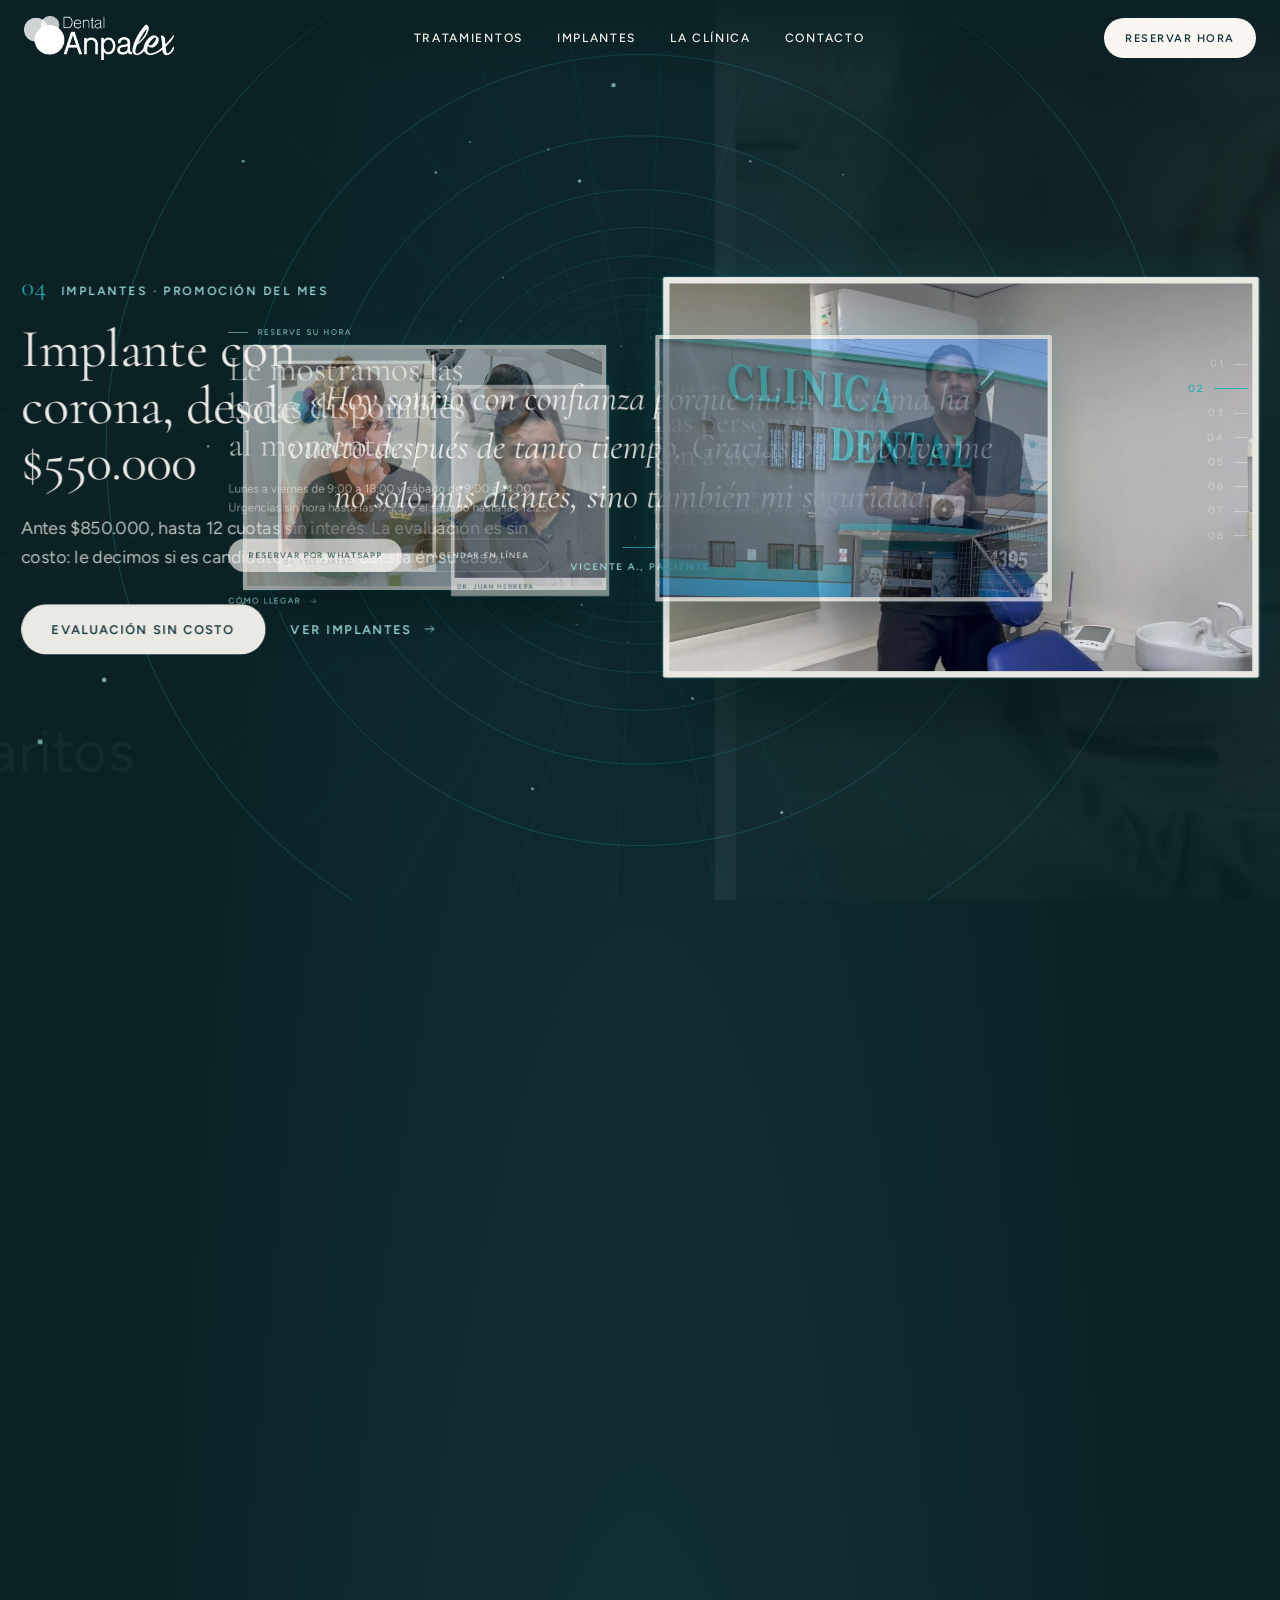
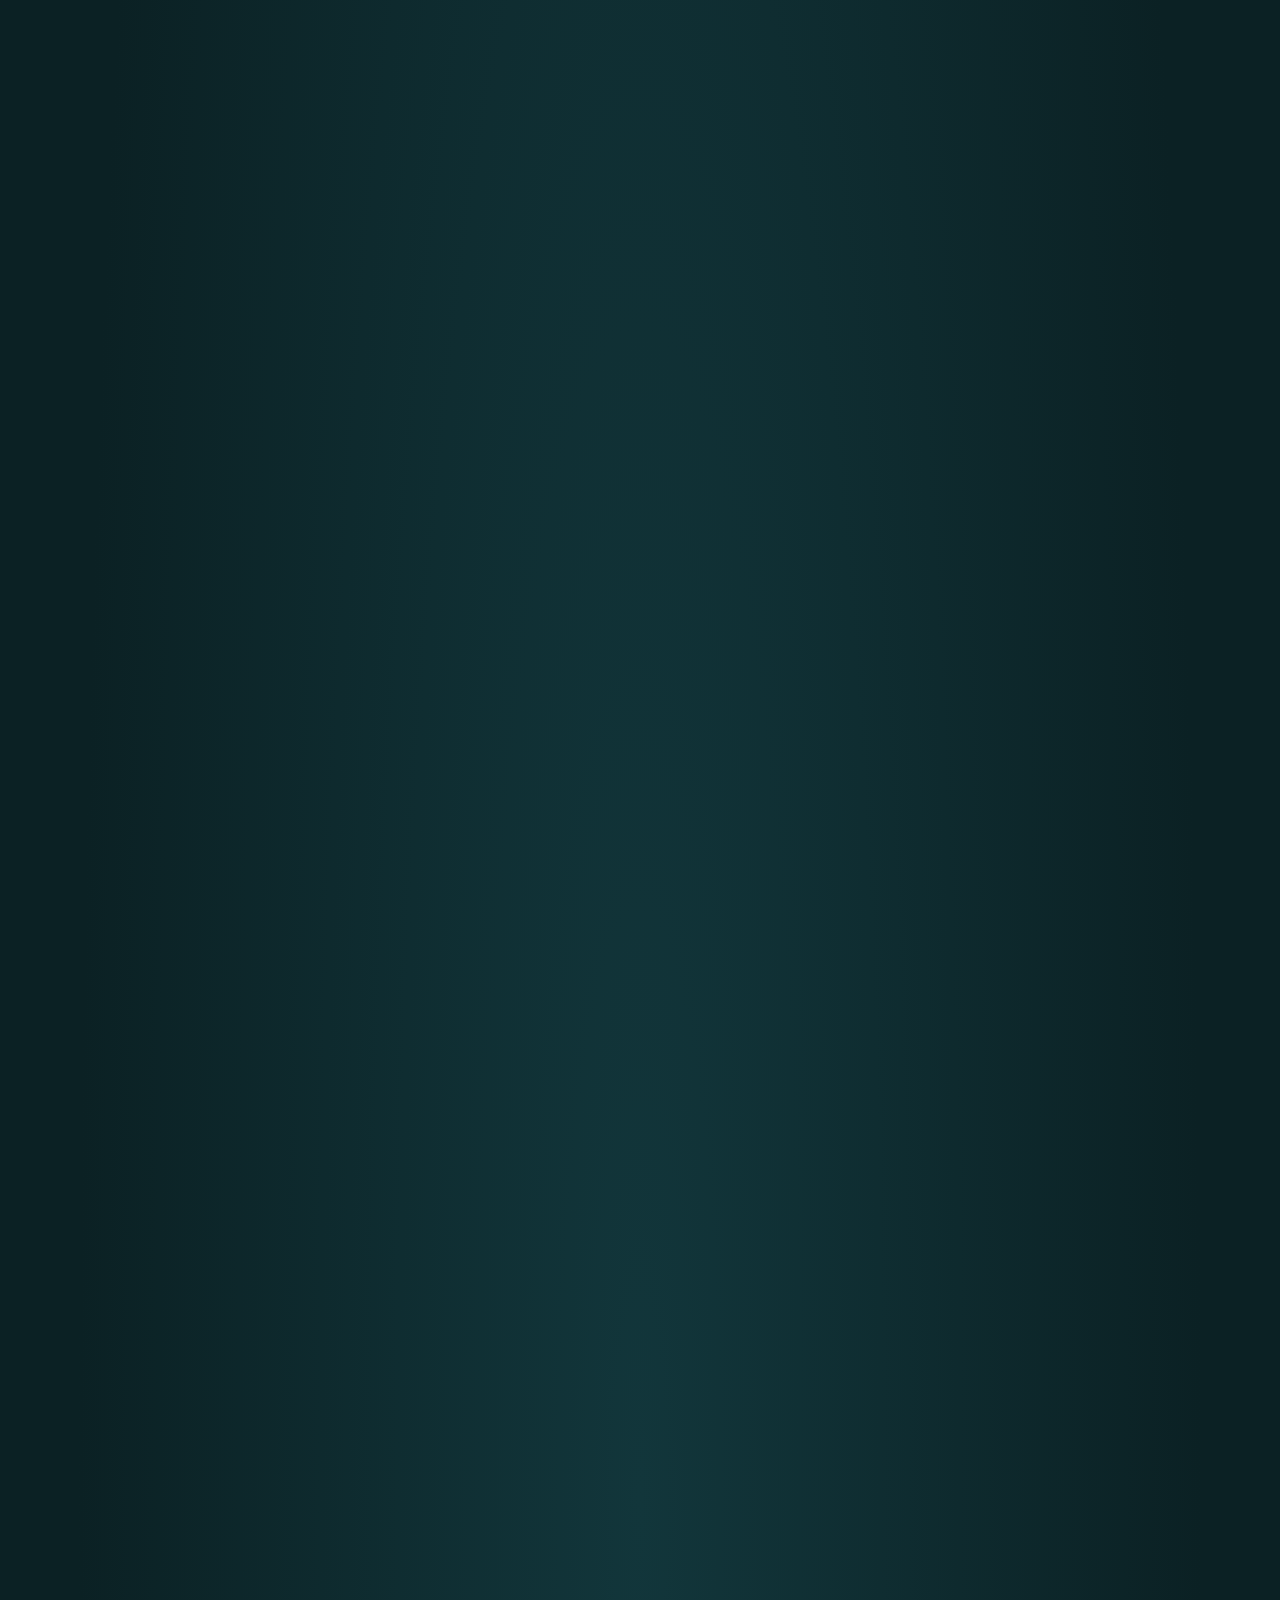
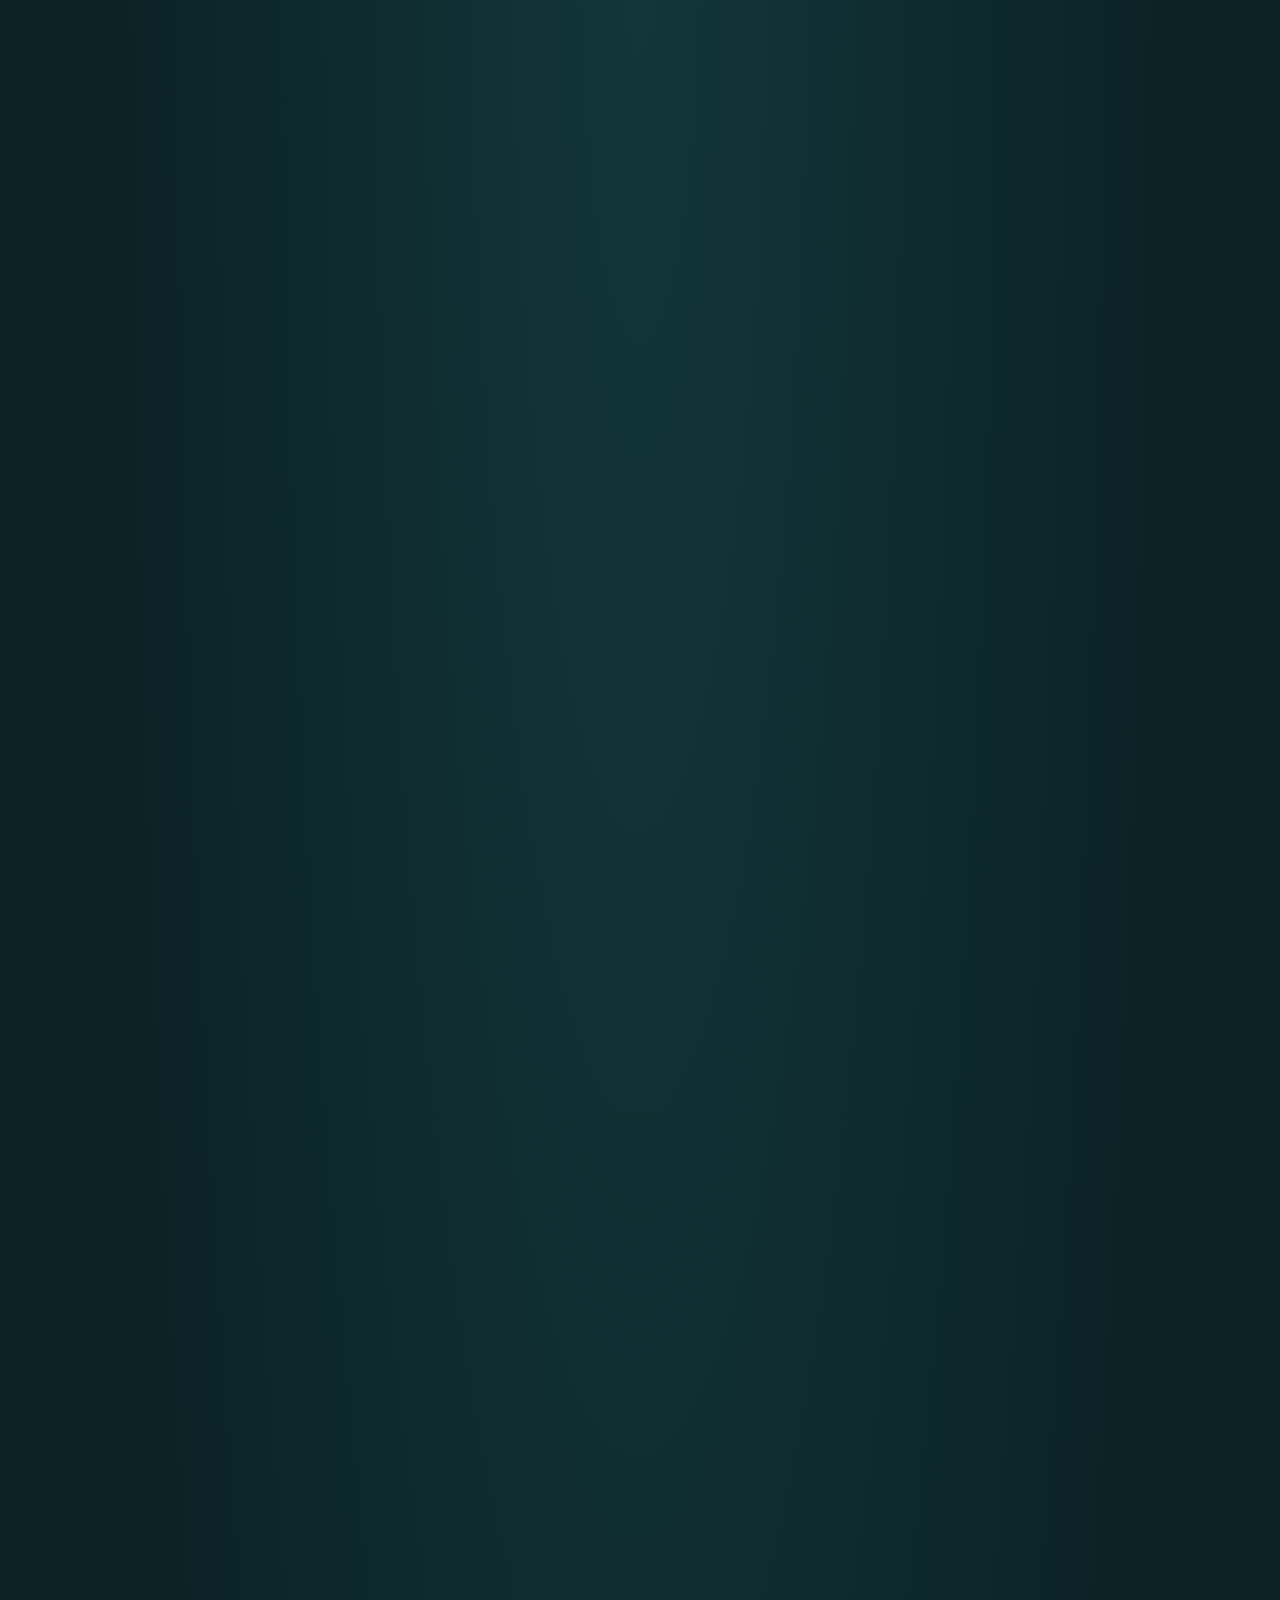
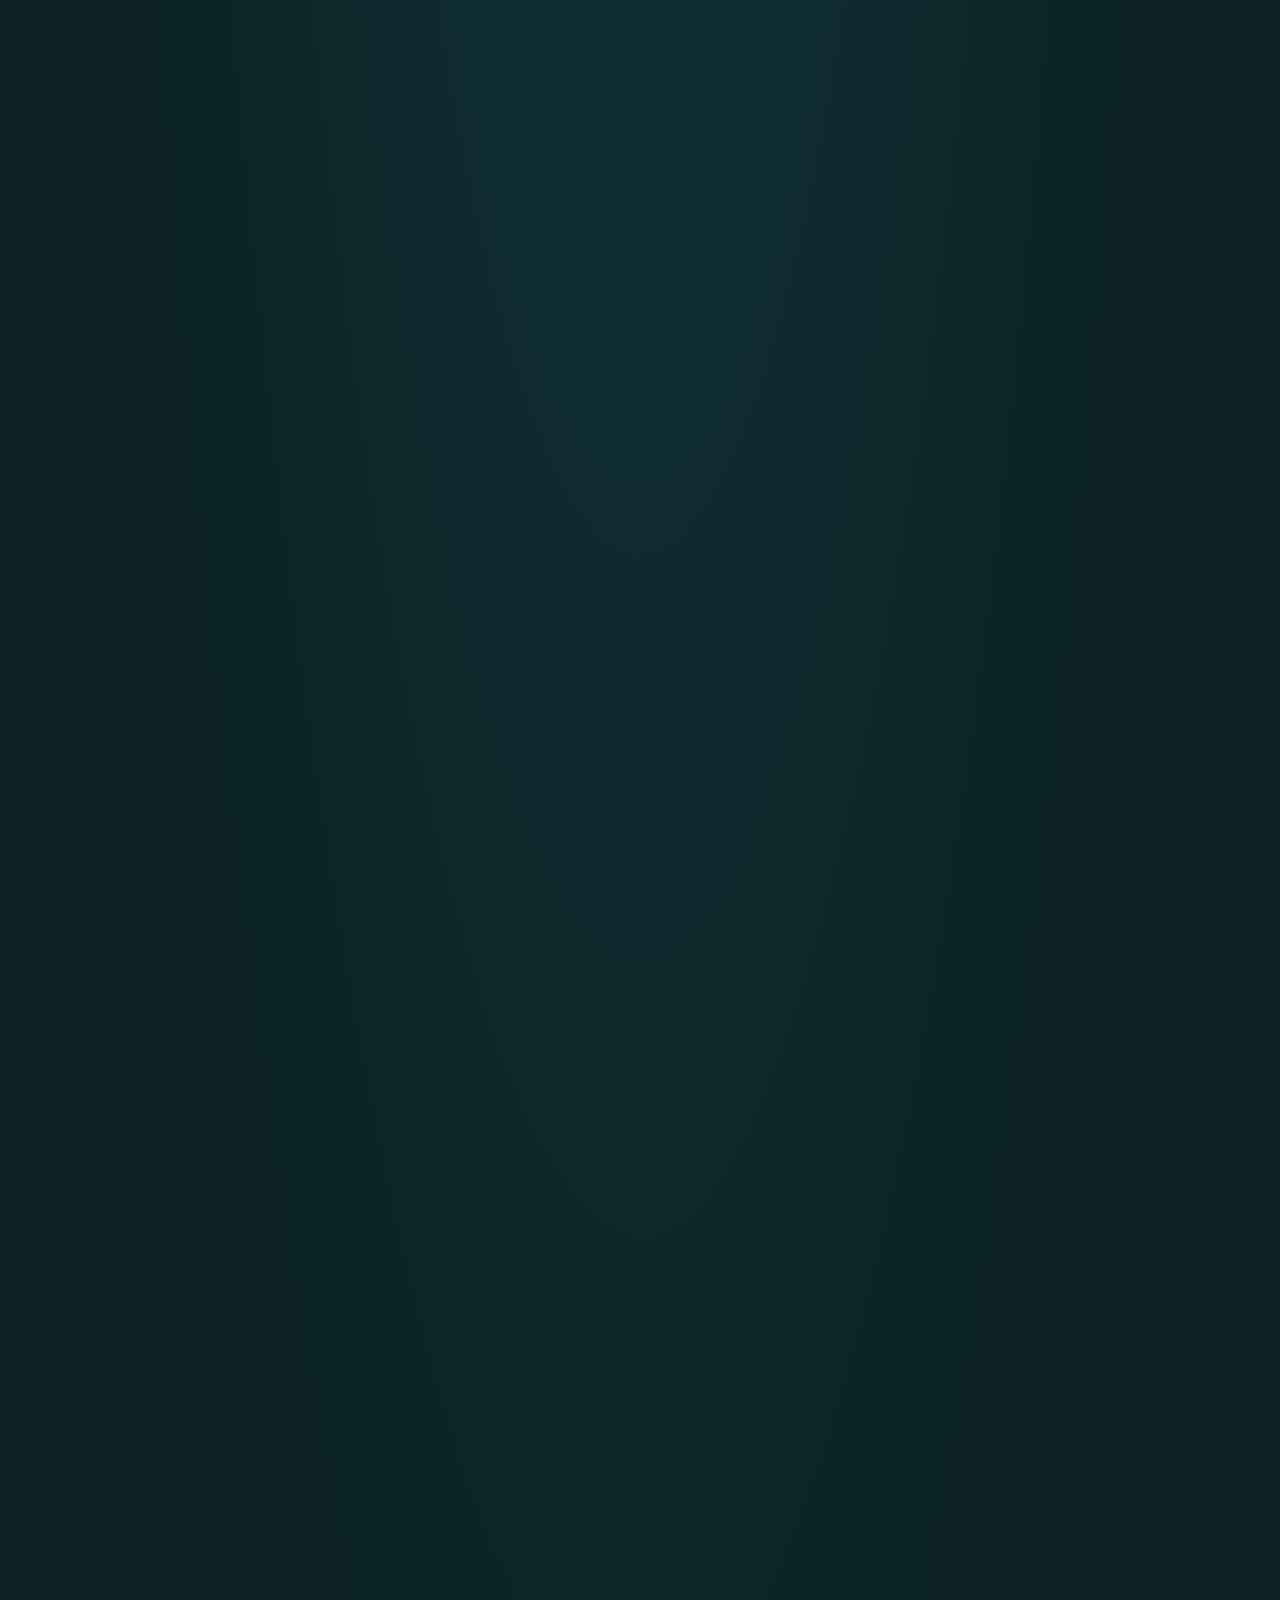
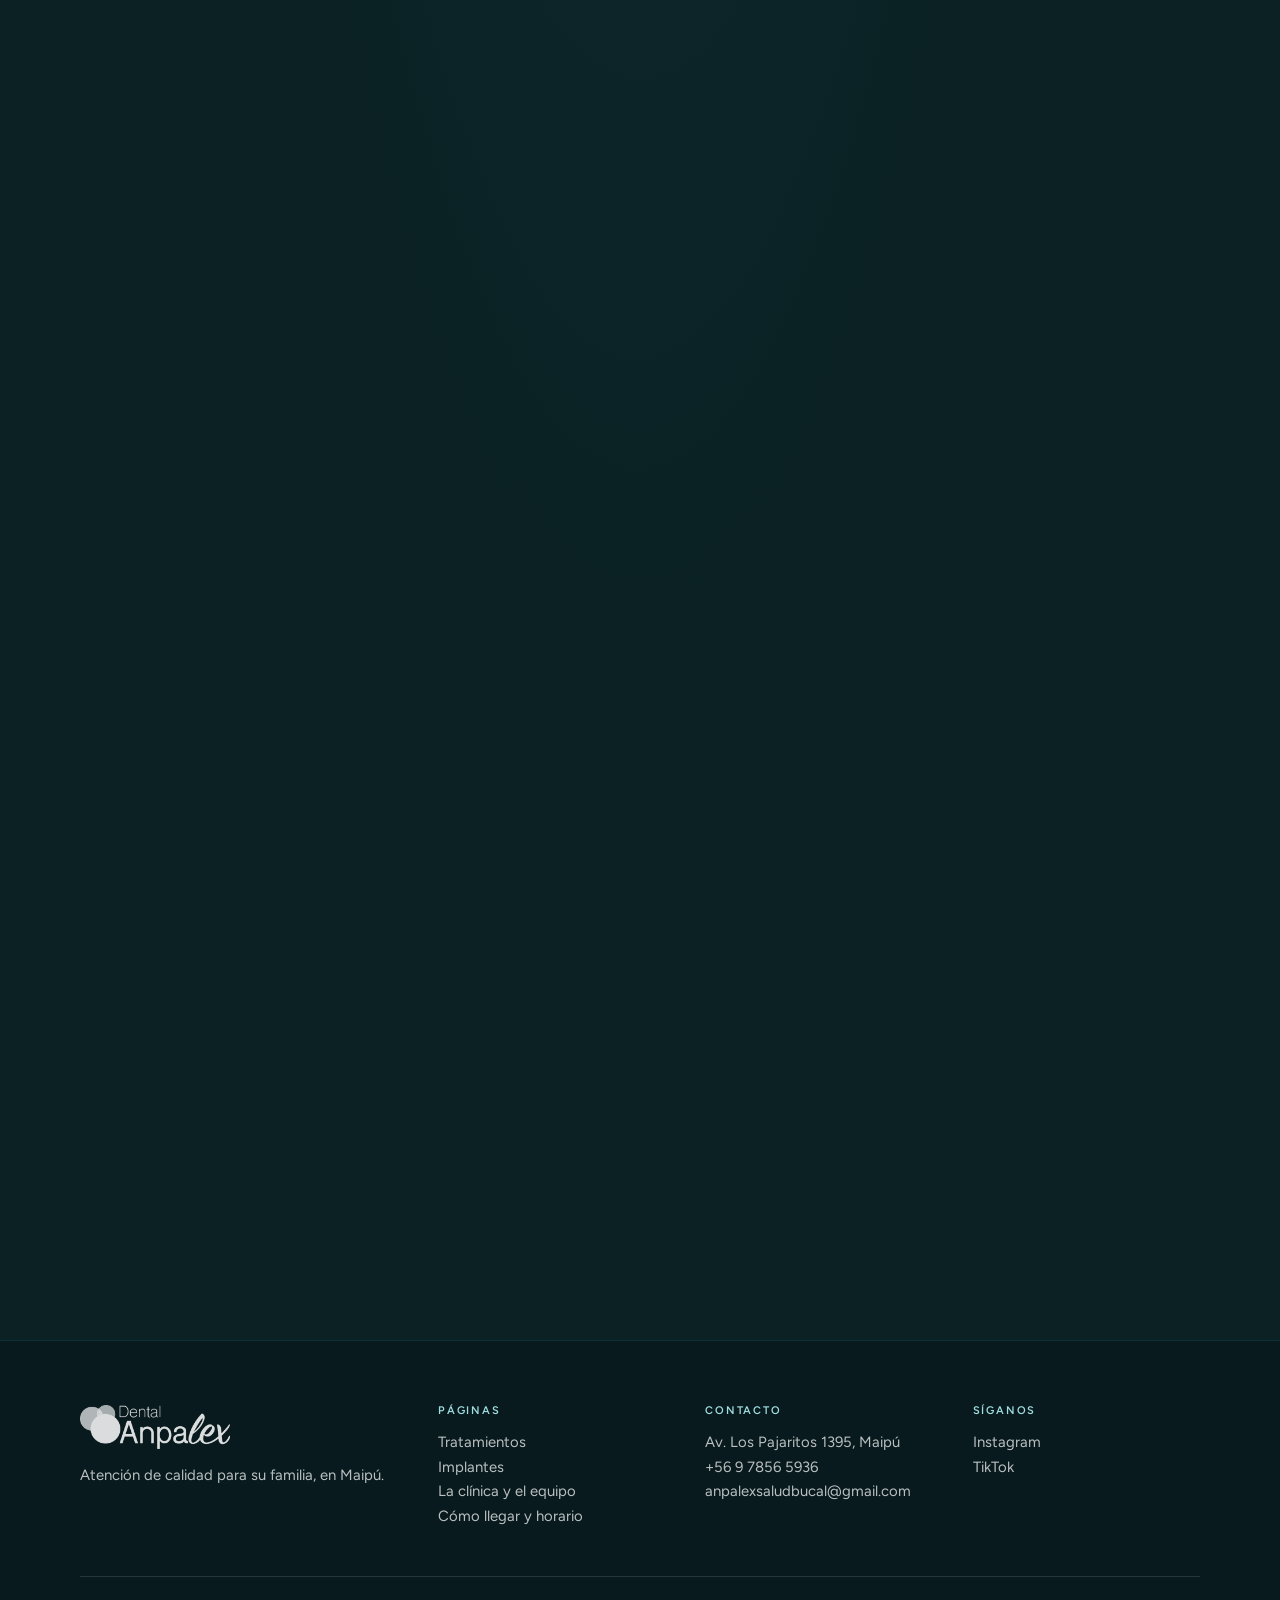
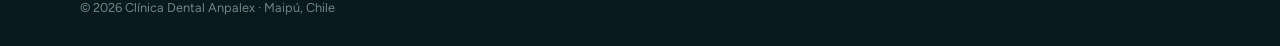
==== commit 6d18a599: "Web v3 en /web/: portada en túnel (8 escenas al bajar) + páginas propias de Tratamientos, Implantes," ====
--- a/web/index.html
+++ b/web/index.html
@@ -5,25 +5,26 @@
 <meta name="viewport" content="width=device-width, initial-scale=1">
 <title>Clínica Dental Anpalex · Dentista en Maipú · Implantes, ortodoncia y urgencias</title>
 <meta name="description" content="Clínica dental en Maipú (Av. Los Pajaritos 1395). 9 profesionales: implantes, ortodoncia, niños, endodoncia y cirugía con pabellón propio. Urgencias sin hora y atención los sábados.">
-<meta property="og:title" content="Clínica Dental Anpalex · Maipú">
-<meta property="og:description" content="Atención dental de calidad para su familia. Implantes, ortodoncia, niños y urgencias sin hora. Reserve por WhatsApp.">
+<meta property="og:title" content="Clínica Dental Anpalex · Dentista en Maipú · Implantes, ortodoncia y urgencias">
+<meta property="og:description" content="Clínica dental en Maipú (Av. Los Pajaritos 1395). 9 profesionales: implantes, ortodoncia, niños, endodoncia y cirugía con pabellón propio. Urgencias sin hora y atención los sábados.">
 <meta property="og:image" content="https://anpalex.cl/web/img/portada-prueba.jpg">
+<meta property="og:locale" content="es_CL">
 <meta name="robots" content="noindex">
-<meta property="og:locale" content="es_CL">
-<meta name="theme-color" content="#FAF7F2">
+<meta name="theme-color" content="#0B2124">
 <link rel="icon" href="img/icono-anpalex-64.png">
 <link rel="apple-touch-icon" href="img/icono-anpalex-180.png">
 <link rel="preconnect" href="https://fonts.googleapis.com">
 <link rel="preconnect" href="https://fonts.gstatic.com" crossorigin>
 <link href="https://fonts.googleapis.com/css2?family=Cormorant+Garamond:ital,wght@0,400;0,500;1,400&family=Figtree:wght@400;500;600&display=swap" rel="stylesheet">
-<link rel="stylesheet" href="estilos.css?v=2">
+<link rel="stylesheet" href="estilos.css?v=3">
+<link rel="stylesheet" href="tunel.css?v=3">
 <script>document.documentElement.classList.add("js")</script>
 <script type="application/ld+json">
 {
   "@context": "https://schema.org",
   "@type": "Dentist",
   "name": "Clínica Dental Anpalex",
-  "image": "img/doctor-paciente.jpg",
+  "image": "https://anpalex.cl/web/img/fachada.jpg",
   "telephone": "+56978565936",
   "email": "anpalexsaludbucal@gmail.com",
   "address": {"@type": "PostalAddress", "streetAddress": "Av. Los Pajaritos 1395", "addressLocality": "Maipú", "addressRegion": "Región Metropolitana", "addressCountry": "CL"},
@@ -36,7 +37,7 @@
 }
 </script>
 </head>
-<body>
+<body class="pagina-noche">
 
 <svg width="0" height="0" style="position:absolute" aria-hidden="true">
   <symbol id="i-wa" viewBox="0 0 24 24"><path fill="currentColor" d="M12 2a10 10 0 0 0-8.6 15.1L2 22l5-1.3A10 10 0 1 0 12 2Zm0 18.2a8.2 8.2 0 0 1-4.2-1.1l-.3-.2-3 .8.8-2.9-.2-.3A8.2 8.2 0 1 1 12 20.2Zm4.5-6.1c-.2-.1-1.5-.7-1.7-.8-.2-.1-.4-.1-.6.1l-.8 1c-.1.2-.3.2-.5.1a6.7 6.7 0 0 1-3.3-2.9c-.3-.4.3-.4.7-1.3.1-.2 0-.3 0-.4l-.8-1.8c-.2-.5-.4-.4-.6-.4h-.5a1 1 0 0 0-.7.3 3 3 0 0 0-.9 2.2 5.2 5.2 0 0 0 1.1 2.7 11.8 11.8 0 0 0 4.5 4c1.7.7 2.3.8 3.2.6.5-.1 1.5-.6 1.7-1.2.2-.6.2-1.1.2-1.2-.1-.1-.3-.2-.5-.3Z"/></symbol>
@@ -47,277 +48,137 @@
 
 <a class="saltar" href="#contenido">Ir al contenido</a>
 
-<header class="cabecera" id="cabecera">
+<header class="cabecera cabecera-noche" id="cabecera">
   <div class="cabecera-in">
-    <a href="#inicio" class="marca" aria-label="Clínica Dental Anpalex, inicio"><img src="img/logo.png" alt="Dental Anpalex" width="520" height="154"></a>
-    <nav class="menu" aria-label="Secciones">
-      <a href="#como">La clínica</a>
-      <a href="#tratamientos">Tratamientos</a>
-      <a href="#implantes">Implantes</a>
-      <a href="#equipo">Equipo</a>
-      <a href="#ubicacion">Contacto</a>
+    <a href="index.html" class="marca" aria-label="Clínica Dental Anpalex, inicio"><img src="img/logo.png" alt="Dental Anpalex" width="520" height="154"></a>
+    <nav class="menu" id="menu" aria-label="Páginas">
+      <a href="index.html" class="solo-movil">Inicio</a>
+      <a href="tratamientos.html">Tratamientos</a>
+      <a href="implantes.html">Implantes</a>
+      <a href="clinica.html">La clínica</a>
+      <a href="contacto.html">Contacto</a>
     </nav>
-    <a class="pastilla pastilla-tinta pastilla-chica js-wa" href="#">Reservar hora</a>
+    <div class="cabecera-acciones">
+      <a class="pastilla pastilla-crema pastilla-chica js-wa" href="#">Reservar hora</a>
+      <button class="boton-menu" type="button" aria-expanded="false" aria-controls="menu"><span></span><span></span><span class="oculto">Menú</span></button>
+    </div>
   </div>
 </header>
 
 <main id="contenido">
 
-<!-- PORTADA -->
-<section class="portada" id="inicio">
-  <div class="portada-foto" aria-hidden="true">
-    <img src="img/portada-prueba.jpg" alt="" width="1800" height="1200" fetchpriority="high">
-  </div>
-  <div class="envoltura portada-texto">
-    <p class="etiqueta aparece">Maipú · Av. Los Pajaritos 1395</p>
-    <h1 class="aparece">Atención dental de calidad, para toda su familia.</h1>
-    <p class="bajada aparece">Nueve profesionales y pabellón propio en Maipú. También atendemos los sábados.</p>
-    <div class="botones aparece">
-      <a class="pastilla pastilla-tinta js-wa" href="#">Reservar por WhatsApp</a>
-      <a class="pastilla pastilla-borde js-agenda" href="#" target="_blank" rel="noopener">Agendar en línea</a>
+<!-- PORTADA EN TÚNEL: al bajar, la cámara avanza y cada escena llega desde el fondo (tunel.js).
+     Sin JavaScript o con «reducir movimiento» las escenas quedan una debajo de la otra. -->
+<section class="tunel" id="inicio" style="--n: 8" aria-label="Presentación de la clínica">
+  <div class="tunel-escena">
+    <canvas class="tunel-lineas" aria-hidden="true"></canvas>
+    <div class="tunel-mundo">
+
+      <article class="capa capa-portada" data-nombre="Inicio">
+        <div class="capa-in">
+          <div class="capa-texto">
+            <p class="etiqueta etiqueta-clara">Clínica Dental Anpalex · Maipú</p>
+            <h1>Atención dental de calidad, para toda su familia.</h1>
+            <p class="bajada">Nueve profesionales y pabellón propio en Av. Los Pajaritos 1395. También atendemos los sábados.</p>
+            <div class="botones">
+              <a class="pastilla pastilla-crema js-wa" href="#">Reservar por WhatsApp</a>
+              <a class="pastilla pastilla-borde-clara js-agenda" href="#" target="_blank" rel="noopener">Agendar en línea</a>
+            </div>
+          </div>
+          <figure class="capa-foto"><img src="img/portada-prueba.jpg" alt="Foto de prueba: dentista atendiendo a una paciente" width="1800" height="1200" fetchpriority="high"></figure>
+        </div>
+      </article>
+
+      <article class="capa" data-nombre="Equipo completo">
+        <div class="capa-in capa-al-reves">
+          <div class="capa-texto">
+            <p class="capa-num"><span>01</span>Un equipo completo</p>
+            <h2>Nueve profesionales, un solo lugar.</h2>
+            <p>Implantes, ortodoncia, niños, endodoncia, encías y cirugía. Si su tratamiento necesita a otro especialista, está en la sala de al lado.</p>
+            <a class="enlace enlace-claro" href="tratamientos.html">Ver los tratamientos <svg class="ico"><use href="#i-flecha"/></svg></a>
+          </div>
+          <figure class="capa-foto"><img src="img/fila1-prueba.jpg" alt="Foto de prueba: dos dentistas atendiendo" width="1000" height="667"></figure>
+        </div>
+      </article>
+
+      <article class="capa" data-nombre="A su ritmo">
+        <div class="capa-in">
+          <div class="capa-texto">
+            <p class="capa-num"><span>02</span>A su ritmo</p>
+            <h2>Si le da miedo el dentista, lo entendemos.</h2>
+            <p>Tenemos sedación con óxido nitroso, que lo relaja sin dormirlo. La Dra. Rocío Serrano atiende pacientes con ansiedad y TEA, con calma y sin apuro.</p>
+          </div>
+          <figure class="capa-foto"><img src="img/fila2-prueba.jpg" alt="Foto de prueba: niña sonriendo en el sillón dental" width="1000" height="668"></figure>
+        </div>
+      </article>
+
+      <article class="capa" data-nombre="Tecnología">
+        <div class="capa-in capa-al-reves">
+          <div class="capa-texto">
+            <p class="capa-num"><span>03</span>Tecnología</p>
+            <h2>Pabellón propio y escáner 3D.</h2>
+            <p>Las cirugías se hacen acá mismo. La medida de sus dientes se toma con una cámara, sin pastas en la boca, y la radiografía digital usa mucha menos radiación.</p>
+          </div>
+          <figure class="capa-foto capa-foto-vertical"><img src="img/pabellon.jpg" alt="Pabellón de cirugía de la clínica" width="800" height="1000"></figure>
+        </div>
+      </article>
+
+      <article class="capa" data-nombre="Implantes">
+        <div class="capa-in">
+          <div class="capa-texto">
+            <p class="capa-num"><span>04</span>Implantes · promoción del mes</p>
+            <h2>Implante con corona, desde $550.000</h2>
+            <p>Antes $850.000, hasta 12 cuotas sin interés. La evaluación es sin costo: le decimos si es candidato y cuánto cuesta en su caso.</p>
+            <div class="botones">
+              <a class="pastilla pastilla-crema js-wa" data-tema="la promoción de implantes y reservar mi evaluación sin costo" href="#">Evaluación sin costo</a>
+              <a class="enlace enlace-claro" href="implantes.html">Ver implantes <svg class="ico"><use href="#i-flecha"/></svg></a>
+            </div>
+          </div>
+          <figure class="capa-foto"><img src="../video/dr-herrera-portada.jpg" alt="Dr. Juan Herrera explicando los implantes" width="1280" height="720"></figure>
+        </div>
+      </article>
+
+      <article class="capa" data-nombre="Equipo">
+        <div class="capa-in capa-al-reves">
+          <div class="capa-texto">
+            <p class="capa-num"><span>05</span>El equipo</p>
+            <h2>Las personas que lo van a atender.</h2>
+            <p>El Dr. Erik Castro dirige la clínica y hace los implantes. El Dr. Juan Herrera cuida las encías y el hueso. Y siete profesionales más.</p>
+            <a class="enlace enlace-claro" href="clinica.html#equipo">Conocer al equipo <svg class="ico"><use href="#i-flecha"/></svg></a>
+          </div>
+          <div class="capa-duo">
+            <figure class="capa-foto"><img src="img/equipo-castro.jpg" alt="Dr. Erik Castro" width="720" height="900"><figcaption>Dr. Erik Castro</figcaption></figure>
+            <figure class="capa-foto"><img src="img/equipo-herrera.jpg" alt="Dr. Juan Herrera" width="720" height="900"><figcaption>Dr. Juan Herrera</figcaption></figure>
+          </div>
+        </div>
+      </article>
+
+      <article class="capa capa-cita" data-nombre="Pacientes">
+        <blockquote>
+          <p>«Hoy sonrío con confianza porque mi autoestima ha vuelto después de tanto tiempo. Gracias por devolverme no solo mis dientes, sino también mi seguridad.»</p>
+          <footer>Vicente A., paciente</footer>
+        </blockquote>
+      </article>
+
+      <article class="capa" data-nombre="Reservar">
+        <div class="capa-in">
+          <div class="capa-texto">
+            <p class="etiqueta etiqueta-clara">Reserve su hora</p>
+            <h2>Le mostramos las horas disponibles al momento.</h2>
+            <p>Lunes a viernes de 9:00 a 18:00 y sábado de 9:00 a 14:00. Urgencias sin hora hasta las 17:25, y el sábado hasta las 12:25.</p>
+            <div class="botones">
+              <a class="pastilla pastilla-crema js-wa" href="#">Reservar por WhatsApp</a>
+              <a class="pastilla pastilla-borde-clara js-agenda" href="#" target="_blank" rel="noopener">Agendar en línea</a>
+            </div>
+            <a class="enlace enlace-claro" href="contacto.html">Cómo llegar <svg class="ico"><use href="#i-flecha"/></svg></a>
+          </div>
+          <figure class="capa-foto"><img src="img/fachada.jpg" alt="Fachada de la clínica, con el letrero Clínica Dental y el número 1395" width="1000" height="750"></figure>
+        </div>
+      </article>
+
     </div>
-    <p class="nota aparece">Por WhatsApp le respondemos al momento, a cualquier hora.</p>
-  </div>
-</section>
-
-<!-- CÓMO LO ATENDEMOS -->
-<section class="seccion seccion-arena" id="como">
-  <div class="envoltura">
-    <div class="encabezado aparece">
-      <p class="etiqueta">La clínica</p>
-      <h2>Cómo lo atendemos</h2>
-      <p>Si es primera vez que viene, esto es lo que puede esperar.</p>
-    </div>
-
-    <ol class="filas">
-      <li class="fila aparece">
-        <div class="fila-num"><span>01</span>Un equipo completo</div>
-        <div class="fila-texto">
-          <h3>Nueve profesionales, un solo lugar.</h3>
-          <p>Implantes, ortodoncia, niños, endodoncia, encías y cirugía. Si su tratamiento necesita a otro especialista, está en la sala de al lado.</p>
-        </div>
-        <figure class="foto-marco fila-foto"><img src="img/fila1-prueba.jpg" alt="Foto de prueba: dos dentistas atendiendo" width="1000" height="667" loading="lazy"></figure>
-      </li>
-      <li class="fila aparece">
-        <div class="fila-num"><span>02</span>A su ritmo</div>
-        <div class="fila-texto">
-          <h3>Si le da miedo el dentista, lo entendemos.</h3>
-          <p>Tenemos sedación con óxido nitroso, que lo relaja sin dormirlo. La Dra. Rocío Serrano atiende pacientes con ansiedad y TEA, con calma y sin apuro.</p>
-        </div>
-        <figure class="foto-marco fila-foto"><img src="img/fila2-prueba.jpg" alt="Foto de prueba: niña sonriendo en el sillón dental" width="1000" height="668" loading="lazy"></figure>
-      </li>
-      <li class="fila aparece">
-        <div class="fila-num"><span>03</span>Todo claro antes</div>
-        <div class="fila-texto">
-          <h3>Sabrá qué le vamos a hacer y cuánto cuesta, antes de empezar.</h3>
-          <p>La atención es particular, sin Fonasa ni Isapres. En la evaluación le damos el valor exacto de su tratamiento, por escrito.</p>
-        </div>
-      </li>
-      <li class="fila aparece">
-        <div class="fila-num"><span>04</span>Tecnología</div>
-        <div class="fila-texto">
-          <h3>Pabellón propio y escáner 3D.</h3>
-          <p>Las cirugías se hacen acá mismo. La medida de sus dientes se toma con una cámara, sin pastas en la boca, y la radiografía digital usa mucha menos radiación.</p>
-        </div>
-        <figure class="foto-marco fila-foto"><img src="img/fila4-prueba.jpg" alt="Foto de prueba: radiografía digital en pantalla" width="800" height="1200" loading="lazy"></figure>
-      </li>
-      <li class="fila aparece">
-        <div class="fila-num"><span>05</span>Cuando lo necesita</div>
-        <div class="fila-texto">
-          <h3>Abrimos los sábados, y las urgencias llegan sin hora.</h3>
-          <p>De lunes a viernes de 9:00 a 18:00 y el sábado de 9:00 a 14:00.</p>
-        </div>
-      </li>
-    </ol>
-
-    <div class="como-pie aparece">
-      <a class="enlace" href="#equipo">Conocer al equipo <svg class="ico"><use href="#i-flecha"/></svg></a>
-      <blockquote class="cita-chica">
-        <p>«¡El equipo de Anpalex es increíble! Me sentí en buenas manos desde el primer día.»</p>
-        <footer>Estefanía C.</footer>
-      </blockquote>
-    </div>
-  </div>
-</section>
-
-<!-- CITA GRANDE -->
-<section class="cita-grande aparece">
-  <blockquote>
-    <p>«Hoy sonrío con confianza porque mi autoestima ha vuelto después de tanto tiempo. Gracias por devolverme no solo mis dientes, sino también mi seguridad.»</p>
-    <footer>Vicente A.</footer>
-  </blockquote>
-</section>
-
-<!-- TRATAMIENTOS -->
-<section class="seccion" id="tratamientos">
-  <div class="envoltura">
-    <div class="encabezado aparece">
-      <p class="etiqueta">Tratamientos</p>
-      <h2>Del control de todos los días<br class="solo-pc"> a cambiar su sonrisa</h2>
-      <p>Toque un tratamiento y le escribimos por WhatsApp con la información y las horas disponibles.</p>
-    </div>
-
-    <div class="familias">
-      <div class="familia aparece">
-        <h3>Cuidado de todos los días</h3>
-        <p>Lo simple, y lo que evita los tratamientos caros después.</p>
-        <ul class="lista-trat">
-          <li><a class="js-wa" data-tema="limpieza y control" href="#"><span class="n">01</span>Limpieza y control<svg class="ico"><use href="#i-flecha"/></svg></a></li>
-          <li><a class="js-wa" data-tema="tapaduras" href="#"><span class="n">02</span>Tapaduras<svg class="ico"><use href="#i-flecha"/></svg></a></li>
-          <li><a class="js-wa" data-tema="endodoncia (tratamiento de conducto)" href="#"><span class="n">03</span>Tratamiento de conducto<svg class="ico"><use href="#i-flecha"/></svg></a></li>
-          <li><a class="js-wa" data-tema="periodoncia (encías)" href="#"><span class="n">04</span>Encías<svg class="ico"><use href="#i-flecha"/></svg></a></li>
-          <li><a class="js-wa" data-tema="odontopediatría (atención de niños)" href="#"><span class="n">05</span>Niños<svg class="ico"><use href="#i-flecha"/></svg></a></li>
-          <li><a class="js-wa" data-tema="cirugía o extracción de muelas del juicio" href="#"><span class="n">06</span>Extracciones y muelas del juicio<svg class="ico"><use href="#i-flecha"/></svg></a></li>
-        </ul>
-      </div>
-      <div class="familia aparece">
-        <h3>Tratamientos que cambian su sonrisa</h3>
-        <p>Planificados con calma, con el valor claro desde la evaluación.</p>
-        <ul class="lista-trat">
-          <li><a class="js-wa" data-tema="implantes" href="#"><span class="n">07</span>Implantes<svg class="ico"><use href="#i-flecha"/></svg></a></li>
-          <li><a class="js-wa" data-tema="ortodoncia o alineadores invisibles" href="#"><span class="n">08</span>Ortodoncia y alineadores<svg class="ico"><use href="#i-flecha"/></svg></a></li>
-          <li><a class="js-wa" data-tema="prótesis, coronas o carillas" href="#"><span class="n">09</span>Prótesis, coronas y carillas<svg class="ico"><use href="#i-flecha"/></svg></a></li>
-          <li><a class="js-wa" data-tema="blanqueamiento" href="#"><span class="n">10</span>Blanqueamiento<svg class="ico"><use href="#i-flecha"/></svg></a></li>
-        </ul>
-      </div>
-    </div>
-
-    <div class="urgencia aparece" id="urgencias">
-      <div>
-        <p class="etiqueta">Urgencias</p>
-        <h3>¿Dolor fuerte, un diente roto o la cara hinchada?</h3>
-        <p>Venga directo, sin hora. Último ingreso <strong>17:25</strong> de lunes a viernes y <strong>12:25</strong> el sábado.</p>
-      </div>
-      <div class="urgencia-acciones">
-        <a class="enlace" href="tel:+56978565936">Llamar ahora <svg class="ico"><use href="#i-flecha"/></svg></a>
-        <a class="enlace js-wa" data-tema="una urgencia dental" href="#">Escribir por WhatsApp <svg class="ico"><use href="#i-flecha"/></svg></a>
-      </div>
-    </div>
-  </div>
-</section>
-
-<!-- IMPLANTES -->
-<section class="seccion seccion-arena" id="implantes">
-  <div class="envoltura implantes">
-    <div class="implantes-texto aparece">
-      <p class="etiqueta">Implantes · promoción del mes</p>
-      <h2>Implante con corona,<br>desde $550.000</h2>
-      <p class="antes">Antes $850.000 · hasta 12 cuotas sin interés</p>
-      <ul class="puntos">
-        <li>La evaluación es sin costo: le decimos si es candidato y cuánto cuesta en su caso.</li>
-        <li>Implantes Neodent, del grupo suizo Straumann.</li>
-        <li>Planificamos con escáner 3D antes de operar.</li>
-        <li>La corona se hace sin moldes, con escáner en la boca.</li>
-      </ul>
-      <div class="botones">
-        <a class="pastilla pastilla-tinta js-wa" data-tema="la promoción de implantes y reservar mi evaluación sin costo" href="#">Reservar evaluación sin costo</a>
-        <a class="enlace js-implantes" href="#">Ver la promoción completa <svg class="ico"><use href="#i-flecha"/></svg></a>
-      </div>
-      <p class="letra-chica">El escáner 3D ($45.000) y el injerto de hueso, si lo necesita, van aparte. Solo atención particular.</p>
-    </div>
-    <figure class="video-marco aparece">
-      <video id="video-herrera" src="../video/dr-herrera-implantes.mp4" poster="img/dr-herrera-portada.jpg" playsinline preload="none" controls></video>
-      <button class="boton-play" type="button" aria-label="Ver el video del Dr. Herrera con sonido"><span class="play-circulo">▶</span>El Dr. Herrera le explica</button>
-    </figure>
-  </div>
-
-  <div class="envoltura casos aparece">
-    <div class="casos-cabeza">
-      <h3>Pacientes reales de la clínica</h3>
-      <p>Deslice para ver el antes y el después.</p>
-    </div>
-    <div class="casos-fila">
-      <div class="antes-despues"><img src="img/casos/caso-1-despues.jpg" alt="Caso 1 después del tratamiento" loading="lazy"><div class="ad-antes"><img src="img/casos/caso-1-antes.jpg" alt="Caso 1 antes del tratamiento" loading="lazy"></div><input type="range" min="0" max="100" value="50" aria-label="Comparar antes y después, caso 1"><span class="ad-et ad-et-a">Antes</span><span class="ad-et ad-et-d">Después</span></div>
-      <div class="antes-despues"><img src="img/casos/caso-2-despues.jpg" alt="Caso 2 después del tratamiento" loading="lazy"><div class="ad-antes"><img src="img/casos/caso-2-antes.jpg" alt="Caso 2 antes del tratamiento" loading="lazy"></div><input type="range" min="0" max="100" value="50" aria-label="Comparar antes y después, caso 2"><span class="ad-et ad-et-a">Antes</span><span class="ad-et ad-et-d">Después</span></div>
-      <div class="antes-despues"><img src="img/casos/caso-3-despues.jpg" alt="Caso 3 después del tratamiento" loading="lazy"><div class="ad-antes"><img src="img/casos/caso-3-antes.jpg" alt="Caso 3 antes del tratamiento" loading="lazy"></div><input type="range" min="0" max="100" value="50" aria-label="Comparar antes y después, caso 3"><span class="ad-et ad-et-a">Antes</span><span class="ad-et ad-et-d">Después</span></div>
-    </div>
-  </div>
-</section>
-
-<!-- EQUIPO -->
-<section class="seccion" id="equipo">
-  <div class="envoltura">
-    <div class="encabezado aparece">
-      <p class="etiqueta">Equipo</p>
-      <h2>Las personas que lo van a atender</h2>
-    </div>
-    <div class="equipo">
-      <article class="doctor aparece">
-        <figure class="foto-marco"><img src="img/equipo-castro.jpg" alt="Dr. Erik Castro" width="720" height="900" loading="lazy"></figure>
-        <h3>Dr. Erik Castro</h3>
-        <p class="esp">Cirujano dentista · Director de la clínica</p>
-        <p>Implantes y cirugía. Revisa cada caso con escáner 3D antes de operar.</p>
-      </article>
-      <article class="doctor aparece">
-        <figure class="foto-marco"><img src="img/equipo-herrera.jpg" alt="Dr. Juan Herrera" width="720" height="900" loading="lazy"></figure>
-        <h3>Dr. Juan Herrera</h3>
-        <p class="esp">Periodoncia e implantes</p>
-        <p>Cuida las encías y el hueso que sostienen sus dientes y sus implantes.</p>
-      </article>
-      <div class="equipo-lista aparece">
-        <p class="etiqueta">Y también</p>
-        <ul>
-          <li><strong>Dr. Felipe Pinto</strong><span>Prótesis, coronas y carillas</span></li>
-          <li><strong>Dra. Rocío Serrano</strong><span>General · ansiedad y TEA</span></li>
-          <li><strong>Dr. Andrés Celis</strong><span>Niños</span></li>
-          <li><strong>Dra. Julia Pereira</strong><span>Ortodoncia</span></li>
-          <li><strong>Dra. Marjorie Valdivieso</strong><span>Endodoncia</span></li>
-          <li><strong>Dr. Andrés Leiva</strong><span>Odontología general</span></li>
-          <li><strong>Dra. Claudia Lavarello</strong><span>Odontología general</span></li>
-        </ul>
-      </div>
-    </div>
-  </div>
-</section>
-
-<!-- PREGUNTAS -->
-<section class="seccion seccion-arena" id="preguntas">
-  <div class="envoltura preguntas-grilla">
-    <div class="encabezado aparece">
-      <p class="etiqueta">Preguntas</p>
-      <h2>Lo que más nos preguntan</h2>
-      <p>¿No está su duda? <a class="js-wa" data-tema="una duda" href="#">Escríbanos por WhatsApp</a>.</p>
-    </div>
-    <div class="preguntas aparece">
-      <details><summary>¿Atienden con Fonasa o Isapre?</summary><p>No. La atención es particular: no trabajamos con Fonasa ni Isapres. En la evaluación le decimos el valor exacto de su tratamiento antes de empezar.</p></details>
-      <details><summary>¿Necesito hora para una urgencia?</summary><p>No. Puede venir directo de lunes a viernes hasta las 17:25 y el sábado hasta las 12:25. Después de esa hora ya no alcanzamos a atenderlo.</p></details>
-      <details><summary>¿Atienden los sábados?</summary><p>Sí, de 9:00 a 14:00. Las urgencias sin hora del sábado son hasta las 12:25.</p></details>
-      <details><summary>¿Atienden niños?</summary><p>Sí. El Dr. Andrés Celis es odontopediatra, especialista en niños. Para niños con mucho miedo existe la sedación con óxido nitroso.</p></details>
-      <details><summary>¿Cuánto cuesta un implante?</summary><p>Este mes, el implante con corona está desde $550.000, en hasta 12 cuotas sin interés. La evaluación es sin costo y ahí le decimos cuánto cuesta en su caso.</p></details>
-      <details><summary>¿Cómo reservo una hora?</summary><p>Escríbanos por WhatsApp y le mostramos las horas disponibles en el momento, o reserve usted mismo con el botón «Agendar en línea».</p></details>
-    </div>
-  </div>
-</section>
-
-<!-- UBICACIÓN -->
-<section class="seccion" id="ubicacion">
-  <div class="envoltura ubicacion">
-    <div class="aparece">
-      <p class="etiqueta">Cómo llegar</p>
-      <h2>Av. Los Pajaritos 1395, Maipú</h2>
-      <dl class="datos">
-        <div><dt>Horario</dt><dd>Lunes a viernes 9:00 a 13:00 y 14:00 a 18:00<br>Sábado 9:00 a 14:00 · Domingo cerrado</dd></div>
-        <div><dt>Teléfonos</dt><dd><a href="tel:+56978565936">+56 9 7856 5936</a> · <a href="tel:+56932460218">+56 9 3246 0218</a><br><a href="tel:+56225314212">(2) 2531 4212</a> · <a href="tel:+56225329513">(2) 2532 9513</a></dd></div>
-        <div><dt>Correo</dt><dd><a href="mailto:anpalexsaludbucal@gmail.com">anpalexsaludbucal@gmail.com</a></dd></div>
-      </dl>
-      <a class="enlace" href="https://maps.app.goo.gl/VkXCgqU3DJnRNFGv6" target="_blank" rel="noopener">Abrir en Google Maps <svg class="ico"><use href="#i-flecha"/></svg></a>
-    </div>
-    <div class="ubicacion-fotos aparece">
-      <figure class="foto-marco"><img src="img/fachada.jpg" alt="Fachada de la clínica, con el letrero Clínica Dental y el número 1395" width="1000" height="750" loading="lazy"></figure>
-      <div class="mapa"><iframe title="Mapa de la Clínica Dental Anpalex" loading="lazy" referrerpolicy="no-referrer-when-downgrade" src="https://maps.google.com/maps?q=Cl%C3%ADnica%20Dental%20Anpalex%2C%20Av.%20Los%20Pajaritos%201395%2C%20Maip%C3%BA&z=16&output=embed"></iframe></div>
-    </div>
-  </div>
-</section>
-
-<!-- CIERRE -->
-<section class="cierre">
-  <div class="envoltura aparece">
-    <p class="etiqueta etiqueta-clara">Reserve su hora</p>
-    <h2>Le mostramos las horas disponibles al momento.</h2>
-    <div class="botones">
-      <a class="pastilla pastilla-crema js-wa" href="#">Reservar por WhatsApp</a>
-      <a class="pastilla pastilla-borde-clara js-agenda" href="#" target="_blank" rel="noopener">Agendar en línea</a>
-    </div>
+    <ol class="tunel-indice" aria-hidden="true"></ol>
+    <p class="tunel-pista" aria-hidden="true">Deslice para entrar<span></span></p>
   </div>
 </section>
 
@@ -326,13 +187,13 @@
 <footer class="pie">
   <div class="envoltura pie-grilla">
     <div><img src="img/logo.png" alt="Dental Anpalex" width="200" height="59" loading="lazy"><p>Atención de calidad para su familia, en Maipú.</p></div>
+    <div><p class="pie-tit">Páginas</p><p><a href="tratamientos.html">Tratamientos</a><br><a href="implantes.html">Implantes</a><br><a href="clinica.html">La clínica y el equipo</a><br><a href="contacto.html">Cómo llegar y horario</a></p></div>
     <div><p class="pie-tit">Contacto</p><p>Av. Los Pajaritos 1395, Maipú<br><a href="tel:+56978565936">+56 9 7856 5936</a><br><a href="mailto:anpalexsaludbucal@gmail.com">anpalexsaludbucal@gmail.com</a></p></div>
     <div><p class="pie-tit">Síganos</p><p><a href="https://www.instagram.com/anpalex.cl/" target="_blank" rel="noopener">Instagram</a><br><a href="https://www.tiktok.com/@clinicadental.anpalex" target="_blank" rel="noopener">TikTok</a></p></div>
   </div>
   <p class="pie-final">© 2026 Clínica Dental Anpalex · Maipú, Chile</p>
 </footer>
 
-<!-- Barra fija en el teléfono -->
 <nav class="barra-movil" aria-label="Contacto rápido">
   <a class="js-wa" href="#"><svg class="ico"><use href="#i-wa"/></svg>WhatsApp</a>
   <a href="tel:+56978565936"><svg class="ico"><use href="#i-tel"/></svg>Llamar</a>
@@ -340,6 +201,7 @@
 </nav>
 
 <script src="config.js"></script>
-<script src="app.js"></script>
+<script src="app.js?v=3"></script>
+<script src="tunel.js?v=3"></script>
 </body>
 </html>
--- a/web/estilos.css
+++ b/web/estilos.css
@@ -66,7 +66,26 @@
 .menu { display: flex; gap: 34px; }
 .menu a { font: 500 12px/1 var(--sans); letter-spacing: .14em; text-transform: uppercase; text-decoration: none; color: var(--tinta); padding: 8px 0; position: relative; }
 .menu a::after { content: ""; position: absolute; left: 0; right: 0; bottom: 2px; height: 1px; background: var(--linea); transform: scaleX(0); transform-origin: left; transition: transform .35s var(--curva); }
-.menu a:hover::after { transform: scaleX(1); }
+.menu a:hover::after, .menu a[aria-current="page"]::after { transform: scaleX(1); }
+.cabecera-acciones { display: flex; align-items: center; gap: 14px; }
+.boton-menu { display: none; width: 40px; height: 40px; border: 0; background: none; padding: 0; cursor: pointer; position: relative; }
+.boton-menu span:not(.oculto) { position: absolute; left: 10px; right: 10px; height: 1.5px; background: var(--tinta); transition: transform .35s var(--curva), top .35s var(--curva); }
+.boton-menu span:nth-child(1) { top: 15px; } .boton-menu span:nth-child(2) { top: 24px; }
+.menu-abierto .boton-menu span:nth-child(1) { top: 19.5px; transform: rotate(45deg); }
+.menu-abierto .boton-menu span:nth-child(2) { top: 19.5px; transform: rotate(-45deg); }
+.oculto { position: absolute; width: 1px; height: 1px; overflow: hidden; clip: rect(0 0 0 0); }
+.solo-movil { display: none; }
+
+/* Cabeza de cada página interior */
+.cabeza-pagina { padding: 170px 0 96px; }
+.cabeza-grilla { display: grid; grid-template-columns: minmax(0, 1.15fr) minmax(0, 1fr); gap: 72px; align-items: end; }
+.cabeza-pagina h1 { max-width: 16ch; margin-bottom: 24px; }
+.cabeza-pagina .bajada { max-width: 46ch; margin: 0; }
+.miga { font: 500 11.5px/1 var(--sans); letter-spacing: .12em; text-transform: uppercase; color: var(--suave); margin-bottom: 34px; }
+.miga a { text-decoration: none; color: var(--acento); }
+.miga span { margin: 0 8px; color: var(--linea-gris); }
+.cabeza-foto img { aspect-ratio: 4 / 3; object-fit: cover; }
+.seccion-pegada { padding-top: 40px; }
 
 /* Portada: foto a la derecha que se funde con la crema, texto abajo a la izquierda */
 .portada { position: relative; min-height: min(100svh, 860px); display: flex; align-items: flex-end; padding: 140px 0 88px; overflow: hidden; }
@@ -195,7 +214,7 @@
 .cierre { background: var(--tinta); color: #fff; padding: 110px 0; }
 .cierre h2 { color: #fff; max-width: 24ch; margin-bottom: 36px; }
 .pie { background: #0F2C31; color: rgba(255, 255, 255, .72); padding: 64px 0 28px; font-size: .93rem; }
-.pie-grilla { display: grid; grid-template-columns: 1.4fr 1fr 1fr; gap: 40px; }
+.pie-grilla { display: grid; grid-template-columns: 1.4fr 1fr 1fr 1fr; gap: 40px; }
 .pie img { width: 150px; margin-bottom: 14px; filter: brightness(0) invert(1); opacity: .85; }
 .pie-tit { font: 600 11px/1 var(--sans); letter-spacing: .16em; text-transform: uppercase; color: #9FDDE0; margin-bottom: 14px; }
 .pie a { text-decoration: none; }
@@ -222,7 +241,18 @@
 
 /* Tablet */
 @media (max-width: 900px) {
-  .menu { display: none; }
+  .boton-menu { display: block; }
+  .solo-movil { display: inline; }
+  .menu { display: flex; position: absolute; top: 0; left: 0; right: 0; height: 100vh; height: 100dvh; z-index: -1; flex-direction: column; justify-content: center; gap: 6px; padding: 0 32px; background: var(--crema); opacity: 0; visibility: hidden; pointer-events: none; transition: opacity .35s var(--curva), visibility .35s; }
+  .menu a { font: 400 2.1rem/1.3 var(--serif); letter-spacing: 0; text-transform: none; color: var(--tinta); padding: 10px 0; border-bottom: 1px solid var(--linea-gris); }
+  .menu a::after { display: none; }
+  .menu a[aria-current="page"] { color: var(--acento); }
+  .menu-abierto .menu { opacity: 1; visibility: visible; pointer-events: auto; }
+  .menu-abierto .cabecera-noche .marca img { filter: none; }
+  .menu-abierto .cabecera-noche .boton-menu span:not(.oculto) { background: var(--tinta); }
+  .menu-abierto .cabecera-noche { background: transparent; }
+  .cabeza-grilla { grid-template-columns: 1fr; gap: 40px; }
+  .pie-grilla { grid-template-columns: 1fr 1fr; }
   .implantes, .preguntas-grilla, .ubicacion { grid-template-columns: 1fr; gap: 48px; }
   .familias { grid-template-columns: 1fr; }
   .casos-fila { grid-template-columns: 1fr 1fr; }
@@ -234,6 +264,10 @@
   .envoltura { width: calc(100% - 40px); }
   .cabecera-in { width: calc(100% - 32px); height: 64px; }
   .marca img { width: 118px; }
+  .cabeza-pagina { padding: 104px 0 56px; }
+  .miga { margin-bottom: 22px; }
+  .cabeza-pagina h1 { font-size: 2.4rem; }
+  .cabecera-acciones { gap: 6px; }
   .cabecera .pastilla-chica { min-height: 36px; padding: 0 14px; font-size: 10px; letter-spacing: .12em; }
   .cabecera { background: rgba(250, 247, 242, .92); backdrop-filter: blur(12px); -webkit-backdrop-filter: blur(12px); }
 
--- a/web/tunel.css
+++ b/web/tunel.css
@@ -0,0 +1,108 @@
+/* Portada en túnel (solo index.html). Ver ../investigacion/VIDEOS-JUANPE-WEB-TUNEL.md */
+:root { --noche: #0B2124; --noche-2: #0F2C31; --crema-80: rgba(250, 247, 242, .8); }
+
+.pagina-noche { background: var(--noche); color: var(--crema-80); }
+
+/* Cabecera clara sobre fondo oscuro */
+.cabecera-noche { background: linear-gradient(180deg, rgba(11, 33, 36, .85), rgba(11, 33, 36, 0)); backdrop-filter: none; -webkit-backdrop-filter: none; }
+.cabecera-noche.con-sombra { background: rgba(11, 33, 36, .82); backdrop-filter: blur(12px); -webkit-backdrop-filter: blur(12px); box-shadow: 0 1px 0 rgba(41, 176, 184, .18); }
+.cabecera-noche .marca img { filter: brightness(0) invert(1); }
+.cabecera-noche .menu a { color: var(--crema); }
+.cabecera-noche .boton-menu span:not(.oculto) { background: var(--crema); }
+
+/* Escenas: sin túnel (sin JavaScript o con «reducir movimiento») van una debajo de otra */
+.tunel { position: relative; background: radial-gradient(ellipse at 50% 40%, #12363B 0%, var(--noche) 62%); }
+.tunel-lineas, .tunel-indice, .tunel-pista { display: none; }
+.capa { padding: 120px 0; }
+.capa-in { width: min(1180px, 100% - 64px); margin-inline: auto; display: grid; grid-template-columns: minmax(0, 1fr) minmax(0, 1.05fr); gap: 72px; align-items: center; }
+.capa-al-reves .capa-texto { order: 2; }
+
+.capa h1, .capa h2 { color: var(--crema); }
+.capa h1 { font-size: clamp(2.7rem, 5vw, 4.4rem); margin-bottom: 22px; max-width: 14ch; }
+.capa h2 { font-size: clamp(2.3rem, 4vw, 3.6rem); line-height: 1.06; margin-bottom: 22px; max-width: 16ch; }
+.capa-texto > p:not(.etiqueta):not(.capa-num) { max-width: 44ch; font-size: 1.05rem; color: var(--crema-80); margin-bottom: 30px; }
+.capa .bajada { color: var(--crema-80); }
+.capa-num { display: flex; align-items: baseline; gap: 14px; font: 600 11.5px/1.3 var(--sans); letter-spacing: .18em; text-transform: uppercase; color: #9FDDE0; margin-bottom: 20px; }
+.capa-num span { font: 400 1.6rem/1 var(--serif); letter-spacing: 0; color: var(--linea); }
+.capa .botones { margin-bottom: 26px; }
+.capa .botones .enlace { margin-left: 10px; }
+.enlace-claro { color: #9FDDE0; }
+.enlace-claro:hover { color: #fff; }
+
+.capa-foto { margin: 0; position: relative; background: var(--crema); padding: 6px; border-radius: 2px; box-shadow: 0 40px 80px -30px rgba(0, 0, 0, .7), 0 0 0 1px rgba(41, 176, 184, .25), 0 0 60px -10px rgba(41, 176, 184, .25); }
+.capa-foto img { width: 100%; aspect-ratio: 3 / 2; object-fit: cover; border-radius: 1px; }
+.capa-foto-vertical { width: min(100%, 380px); justify-self: center; }
+.capa-foto-vertical img { aspect-ratio: 4 / 5; }
+.capa-duo { display: grid; grid-template-columns: 1fr 1fr; gap: 24px; }
+.capa-duo .capa-foto:nth-child(2) { transform: translateY(40px); }
+.capa-duo img { aspect-ratio: 4 / 5; }
+.capa-duo figcaption { padding: 10px 4px 4px; font: 600 10.5px/1 var(--sans); letter-spacing: .16em; text-transform: uppercase; color: var(--tinta); }
+.capa-portada .capa-foto img { aspect-ratio: 4 / 3; object-position: 60% 35%; }
+
+.capa-cita blockquote { width: min(820px, 100% - 64px); margin: 0 auto; text-align: center; }
+.capa-cita p { font: italic 400 clamp(1.8rem, 3.2vw, 2.7rem)/1.35 var(--serif); color: var(--crema); }
+.capa-cita footer { margin-top: 30px; font: 600 11px/1 var(--sans); letter-spacing: .18em; text-transform: uppercase; color: #9FDDE0; }
+.capa-cita footer::before { content: ""; display: block; width: 40px; height: 1px; background: var(--linea); margin: 0 auto 16px; }
+
+/* ---------- Con túnel ---------- */
+.con-tunel .tunel { height: calc(var(--n) * 95vh + 100vh); }
+.con-tunel .tunel-escena { position: sticky; top: 0; height: 100vh; height: 100svh; overflow: hidden; }
+.con-tunel .tunel-lineas { display: block; position: absolute; inset: 0; width: 100%; height: 100%; }
+.con-tunel .tunel-mundo { position: absolute; inset: 0; perspective: 1000px; perspective-origin: 50% 50%; pointer-events: none; }
+.con-tunel .capa { position: absolute; inset: 0; display: grid; align-items: center; padding: 76px 0 24px; opacity: 0; visibility: hidden; pointer-events: none; will-change: transform, opacity; backface-visibility: hidden; }
+.con-tunel .capa.activa { pointer-events: auto; }
+.con-tunel .capa-foto { transition: box-shadow .6s var(--curva); }
+
+.con-tunel .tunel-indice { display: flex; flex-direction: column; gap: 14px; position: absolute; right: 32px; top: 50%; transform: translateY(-50%); margin: 0; padding: 0; list-style: none; z-index: 5; }
+.tunel-indice li { display: flex; align-items: center; justify-content: flex-end; gap: 10px; font: 500 10.5px/1 var(--sans); letter-spacing: .14em; color: rgba(250, 247, 242, .35); transition: color .4s var(--curva); }
+.tunel-indice li::after { content: ""; width: 14px; height: 1px; background: currentColor; transition: width .4s var(--curva); }
+.tunel-indice li.activa { color: var(--linea); }
+.tunel-indice li.activa::after { width: 34px; }
+
+.con-tunel .tunel-pista { display: flex; flex-direction: column; align-items: center; gap: 12px; position: absolute; left: 50%; bottom: 26px; transform: translateX(-50%); margin: 0; font: 600 10.5px/1 var(--sans); letter-spacing: .2em; text-transform: uppercase; color: rgba(250, 247, 242, .55); transition: opacity .5s var(--curva); z-index: 5; }
+.tunel-pista span { width: 1px; height: 38px; background: linear-gradient(var(--linea), transparent); animation: pista 1.8s var(--curva) infinite; transform-origin: top; }
+.tunel-pista.fuera { opacity: 0; }
+@keyframes pista { 0% { transform: scaleY(0); } 60% { transform: scaleY(1); opacity: 1; } 100% { transform: scaleY(1); opacity: 0; } }
+
+/* Pie sobre fondo oscuro */
+.pagina-noche .pie { background: #081A1D; border-top: 1px solid rgba(41, 176, 184, .15); }
+
+/* Tablet */
+@media (max-width: 900px) {
+  .capa-in { grid-template-columns: 1fr; gap: 28px; width: calc(100% - 48px); }
+  .capa-al-reves .capa-texto { order: 0; }
+  .capa-foto { order: -1; }
+  .capa-duo { order: -1; }
+  .con-tunel .tunel-indice { right: 14px; gap: 10px; }
+  .tunel-indice li { font-size: 0; gap: 0; }
+  .tunel-indice li::after { width: 10px; }
+  .tunel-indice li.activa::after { width: 22px; }
+}
+
+/* Teléfono: foto arriba, texto abajo, todo dentro de la pantalla */
+@media (max-width: 640px) {
+  .capa { padding: 72px 0; }
+  .capa-in { width: calc(100% - 40px); gap: 18px; }
+  .capa h1 { font-size: 2.15rem; margin-bottom: 12px; }
+  .capa h2 { font-size: 1.95rem; margin-bottom: 12px; }
+  .capa-texto > p:not(.etiqueta):not(.capa-num) { font-size: .95rem; line-height: 1.5; margin-bottom: 18px; }
+  .capa .etiqueta, .capa-num { margin-bottom: 10px; font-size: 10px; }
+  .capa-num span { font-size: 1.25rem; }
+  .capa-foto { padding: 4px; }
+  .capa-foto img, .capa-portada .capa-foto img { aspect-ratio: auto; height: 27vh; height: 27svh; }
+  .capa-foto-vertical { width: 100%; }
+  .capa-duo { gap: 12px; width: 78%; justify-self: center; }
+  .capa-duo .capa-foto:nth-child(2) { transform: translateY(16px); }
+  .capa-duo img { height: 24vh; height: 24svh; }
+  .capa-duo figcaption { font-size: 8.5px; padding: 6px 2px 2px; letter-spacing: .1em; }
+  .capa .botones { flex-direction: column; align-items: stretch; gap: 10px; margin-bottom: 14px; }
+  .capa .botones .enlace { margin: 6px 0 0; }
+  .capa .pastilla { min-height: 44px; }
+  .capa-cita p { font-size: 1.55rem; }
+  .con-tunel .tunel { height: calc(var(--n) * 85vh + 100vh); }
+  .con-tunel .capa { padding: 64px 0 72px; }
+  .con-tunel .tunel-pista { bottom: 84px; }
+  .pagina-noche .barra-movil { background: var(--noche-2); border-top-color: rgba(41, 176, 184, .2); }
+  .pagina-noche .barra-movil a { color: var(--crema); }
+  .pagina-noche .barra-movil a:first-child { background: var(--linea); color: var(--noche); }
+}
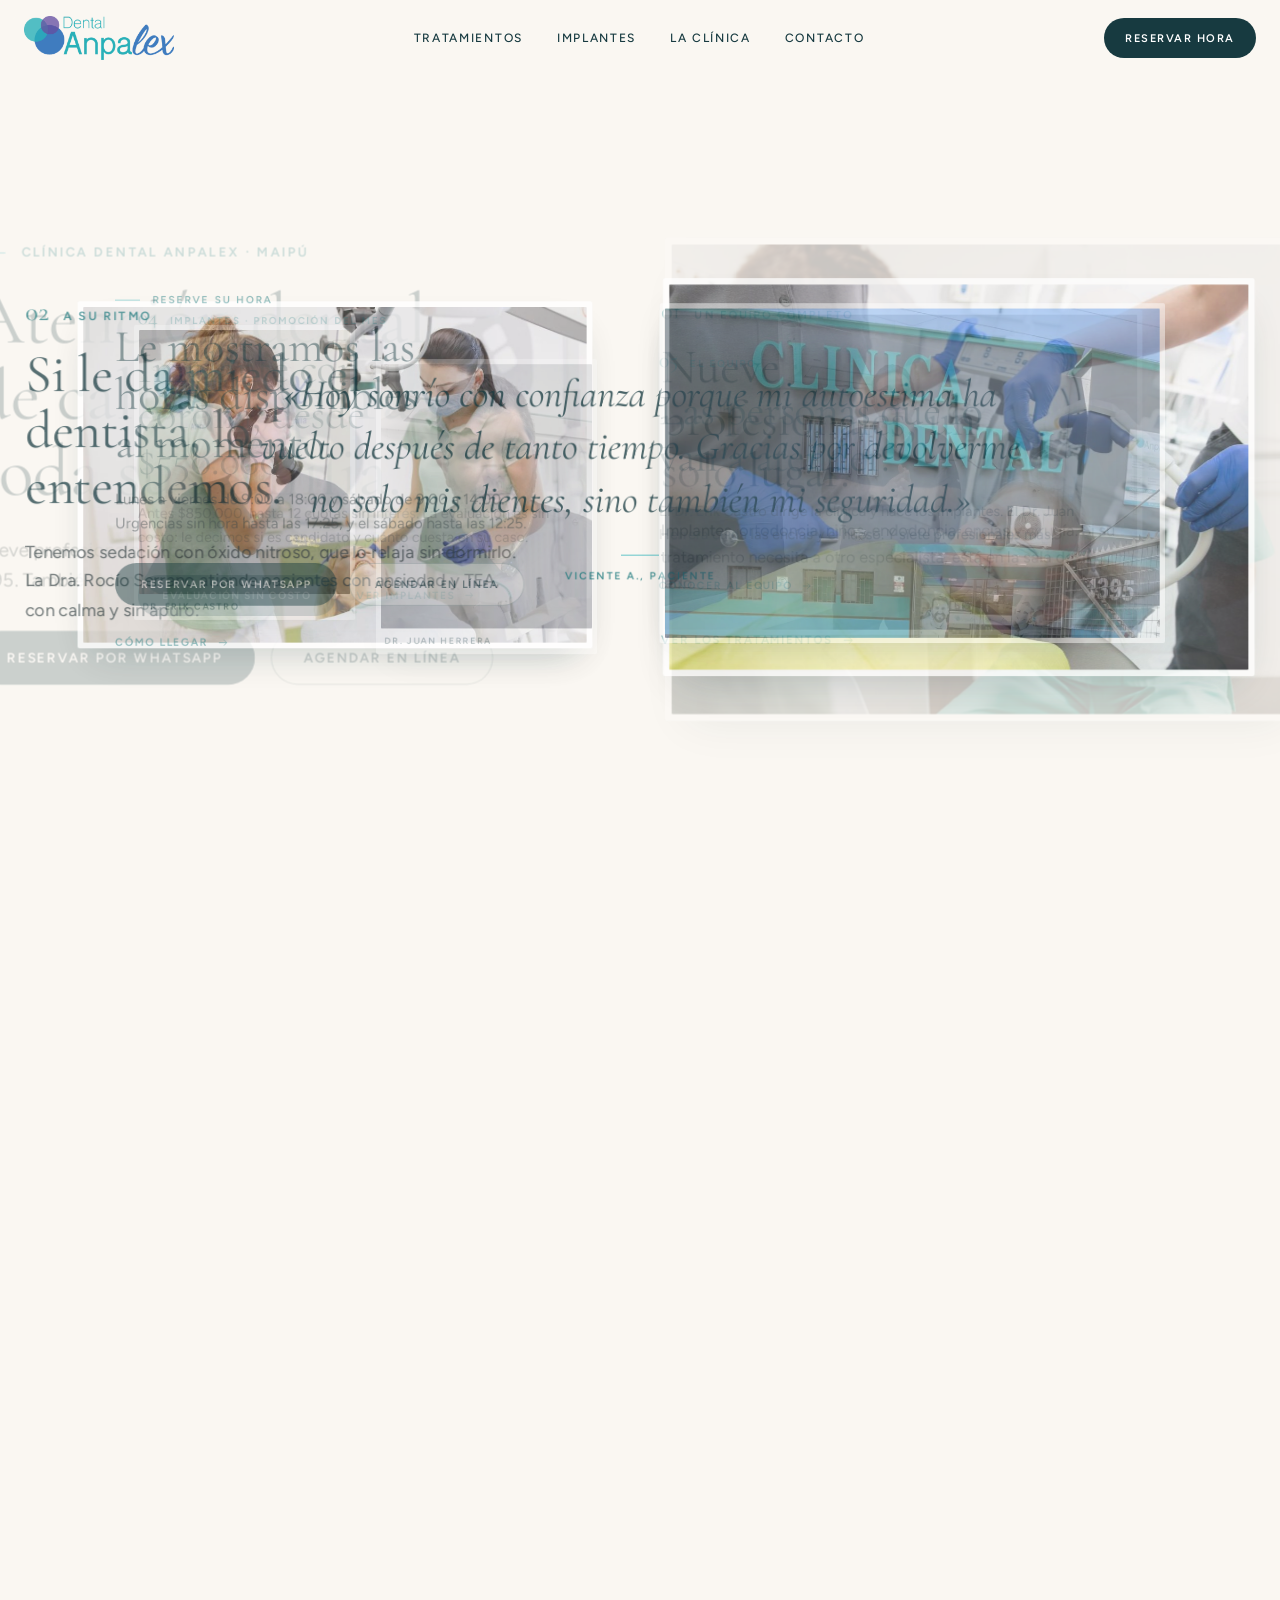
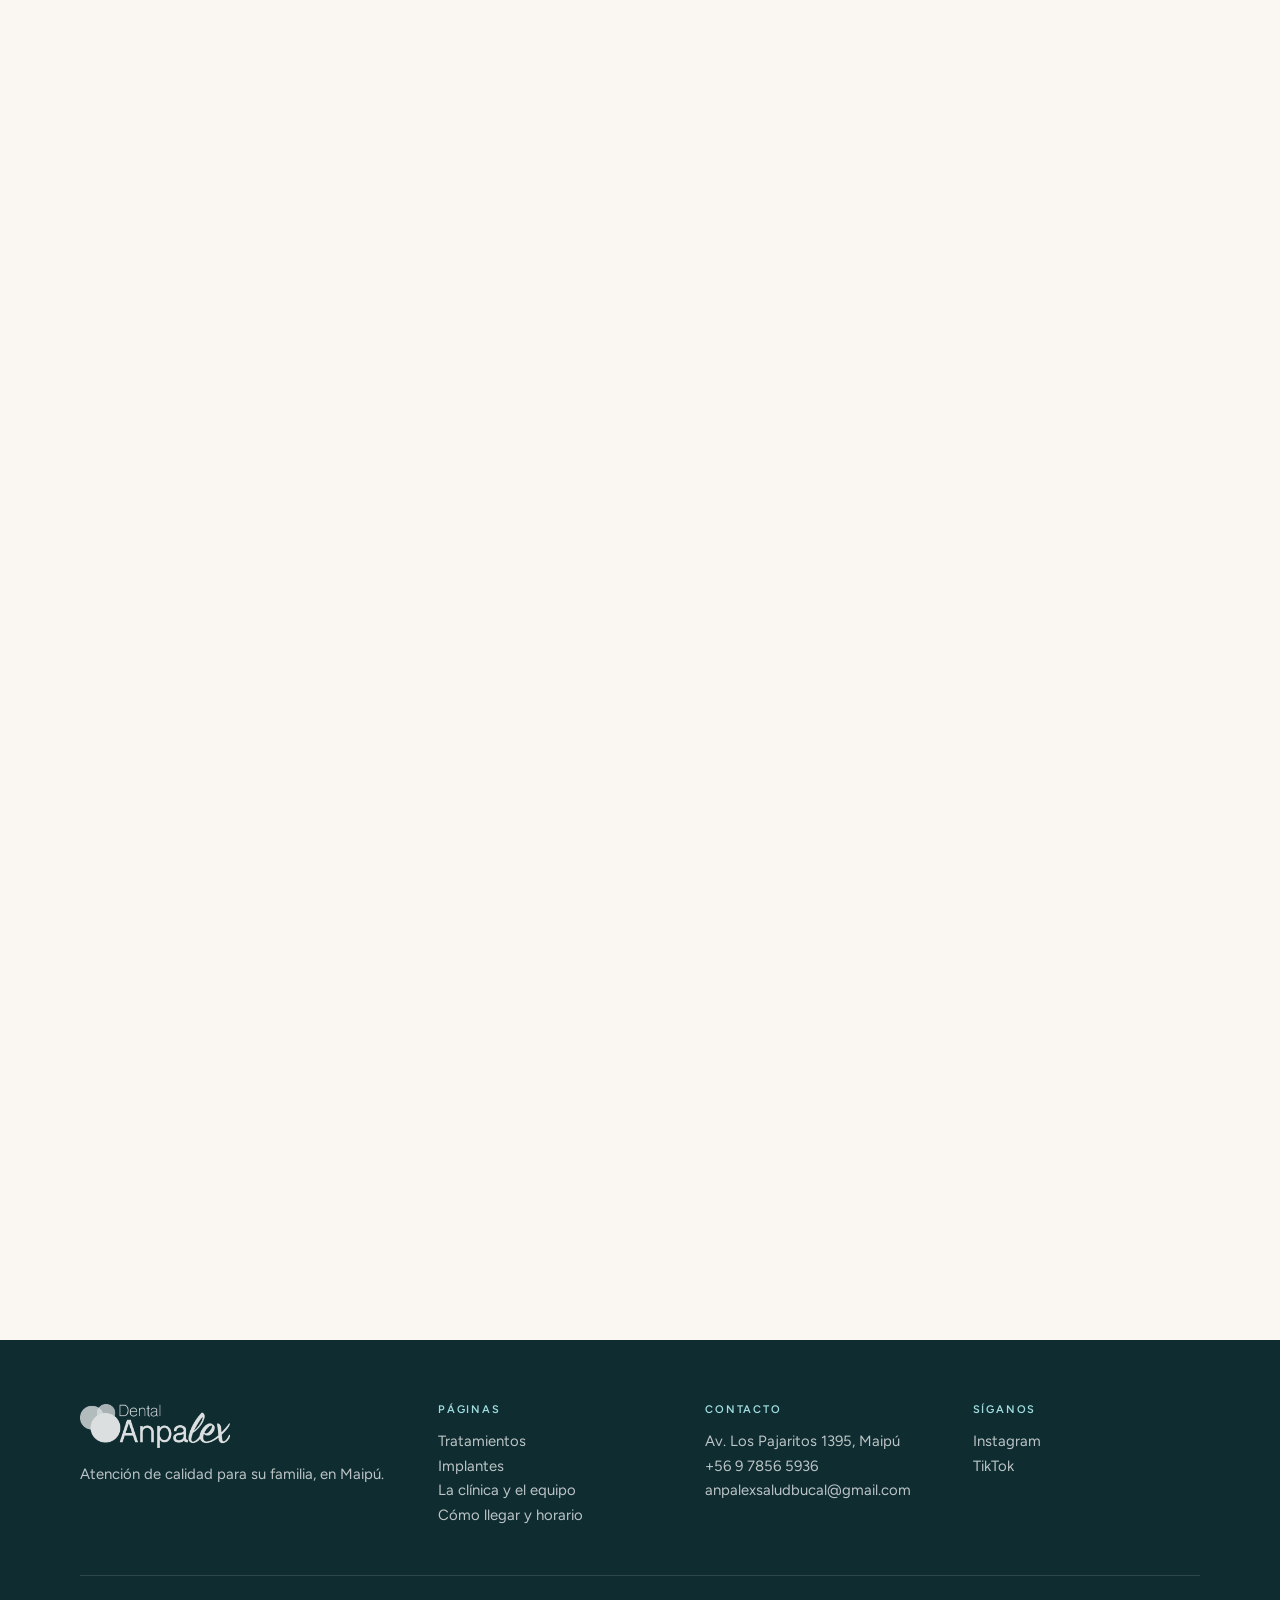
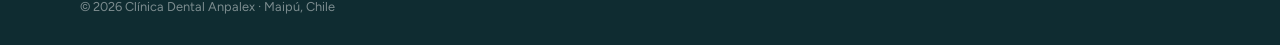
==== commit b4d01d98: "Web v4 en /web/: vuelve a los colores crema elegantes; portada sin fondo oscuro, sin anillos ni punt" ====
--- a/web/index.html
+++ b/web/index.html
@@ -10,14 +10,14 @@
 <meta property="og:image" content="https://anpalex.cl/web/img/portada-prueba.jpg">
 <meta property="og:locale" content="es_CL">
 <meta name="robots" content="noindex">
-<meta name="theme-color" content="#0B2124">
+<meta name="theme-color" content="#FAF7F2">
 <link rel="icon" href="img/icono-anpalex-64.png">
 <link rel="apple-touch-icon" href="img/icono-anpalex-180.png">
 <link rel="preconnect" href="https://fonts.googleapis.com">
 <link rel="preconnect" href="https://fonts.gstatic.com" crossorigin>
 <link href="https://fonts.googleapis.com/css2?family=Cormorant+Garamond:ital,wght@0,400;0,500;1,400&family=Figtree:wght@400;500;600&display=swap" rel="stylesheet">
-<link rel="stylesheet" href="estilos.css?v=3">
-<link rel="stylesheet" href="tunel.css?v=3">
+<link rel="stylesheet" href="estilos.css?v=4">
+<link rel="stylesheet" href="tunel.css?v=4">
 <script>document.documentElement.classList.add("js")</script>
 <script type="application/ld+json">
 {
@@ -37,7 +37,7 @@
 }
 </script>
 </head>
-<body class="pagina-noche">
+<body>
 
 <svg width="0" height="0" style="position:absolute" aria-hidden="true">
   <symbol id="i-wa" viewBox="0 0 24 24"><path fill="currentColor" d="M12 2a10 10 0 0 0-8.6 15.1L2 22l5-1.3A10 10 0 1 0 12 2Zm0 18.2a8.2 8.2 0 0 1-4.2-1.1l-.3-.2-3 .8.8-2.9-.2-.3A8.2 8.2 0 1 1 12 20.2Zm4.5-6.1c-.2-.1-1.5-.7-1.7-.8-.2-.1-.4-.1-.6.1l-.8 1c-.1.2-.3.2-.5.1a6.7 6.7 0 0 1-3.3-2.9c-.3-.4.3-.4.7-1.3.1-.2 0-.3 0-.4l-.8-1.8c-.2-.5-.4-.4-.6-.4h-.5a1 1 0 0 0-.7.3 3 3 0 0 0-.9 2.2 5.2 5.2 0 0 0 1.1 2.7 11.8 11.8 0 0 0 4.5 4c1.7.7 2.3.8 3.2.6.5-.1 1.5-.6 1.7-1.2.2-.6.2-1.1.2-1.2-.1-.1-.3-.2-.5-.3Z"/></symbol>
@@ -48,7 +48,7 @@
 
 <a class="saltar" href="#contenido">Ir al contenido</a>
 
-<header class="cabecera cabecera-noche" id="cabecera">
+<header class="cabecera" id="cabecera">
   <div class="cabecera-in">
     <a href="index.html" class="marca" aria-label="Clínica Dental Anpalex, inicio"><img src="img/logo.png" alt="Dental Anpalex" width="520" height="154"></a>
     <nav class="menu" id="menu" aria-label="Páginas">
@@ -59,7 +59,7 @@
       <a href="contacto.html">Contacto</a>
     </nav>
     <div class="cabecera-acciones">
-      <a class="pastilla pastilla-crema pastilla-chica js-wa" href="#">Reservar hora</a>
+      <a class="pastilla pastilla-tinta pastilla-chica js-wa" href="#">Reservar hora</a>
       <button class="boton-menu" type="button" aria-expanded="false" aria-controls="menu"><span></span><span></span><span class="oculto">Menú</span></button>
     </div>
   </div>
@@ -71,18 +71,17 @@
      Sin JavaScript o con «reducir movimiento» las escenas quedan una debajo de la otra. -->
 <section class="tunel" id="inicio" style="--n: 8" aria-label="Presentación de la clínica">
   <div class="tunel-escena">
-    <canvas class="tunel-lineas" aria-hidden="true"></canvas>
     <div class="tunel-mundo">
 
       <article class="capa capa-portada" data-nombre="Inicio">
         <div class="capa-in">
           <div class="capa-texto">
-            <p class="etiqueta etiqueta-clara">Clínica Dental Anpalex · Maipú</p>
+            <p class="etiqueta">Clínica Dental Anpalex · Maipú</p>
             <h1>Atención dental de calidad, para toda su familia.</h1>
             <p class="bajada">Nueve profesionales y pabellón propio en Av. Los Pajaritos 1395. También atendemos los sábados.</p>
             <div class="botones">
-              <a class="pastilla pastilla-crema js-wa" href="#">Reservar por WhatsApp</a>
-              <a class="pastilla pastilla-borde-clara js-agenda" href="#" target="_blank" rel="noopener">Agendar en línea</a>
+              <a class="pastilla pastilla-tinta js-wa" href="#">Reservar por WhatsApp</a>
+              <a class="pastilla pastilla-borde js-agenda" href="#" target="_blank" rel="noopener">Agendar en línea</a>
             </div>
           </div>
           <figure class="capa-foto"><img src="img/portada-prueba.jpg" alt="Foto de prueba: dentista atendiendo a una paciente" width="1800" height="1200" fetchpriority="high"></figure>
@@ -95,7 +94,7 @@
             <p class="capa-num"><span>01</span>Un equipo completo</p>
             <h2>Nueve profesionales, un solo lugar.</h2>
             <p>Implantes, ortodoncia, niños, endodoncia, encías y cirugía. Si su tratamiento necesita a otro especialista, está en la sala de al lado.</p>
-            <a class="enlace enlace-claro" href="tratamientos.html">Ver los tratamientos <svg class="ico"><use href="#i-flecha"/></svg></a>
+            <a class="enlace" href="tratamientos.html">Ver los tratamientos <svg class="ico"><use href="#i-flecha"/></svg></a>
           </div>
           <figure class="capa-foto"><img src="img/fila1-prueba.jpg" alt="Foto de prueba: dos dentistas atendiendo" width="1000" height="667"></figure>
         </div>
@@ -130,8 +129,8 @@
             <h2>Implante con corona, desde $550.000</h2>
             <p>Antes $850.000, hasta 12 cuotas sin interés. La evaluación es sin costo: le decimos si es candidato y cuánto cuesta en su caso.</p>
             <div class="botones">
-              <a class="pastilla pastilla-crema js-wa" data-tema="la promoción de implantes y reservar mi evaluación sin costo" href="#">Evaluación sin costo</a>
-              <a class="enlace enlace-claro" href="implantes.html">Ver implantes <svg class="ico"><use href="#i-flecha"/></svg></a>
+              <a class="pastilla pastilla-tinta js-wa" data-tema="la promoción de implantes y reservar mi evaluación sin costo" href="#">Evaluación sin costo</a>
+              <a class="enlace" href="implantes.html">Ver implantes <svg class="ico"><use href="#i-flecha"/></svg></a>
             </div>
           </div>
           <figure class="capa-foto"><img src="../video/dr-herrera-portada.jpg" alt="Dr. Juan Herrera explicando los implantes" width="1280" height="720"></figure>
@@ -144,7 +143,7 @@
             <p class="capa-num"><span>05</span>El equipo</p>
             <h2>Las personas que lo van a atender.</h2>
             <p>El Dr. Erik Castro dirige la clínica y hace los implantes. El Dr. Juan Herrera cuida las encías y el hueso. Y siete profesionales más.</p>
-            <a class="enlace enlace-claro" href="clinica.html#equipo">Conocer al equipo <svg class="ico"><use href="#i-flecha"/></svg></a>
+            <a class="enlace" href="clinica.html#equipo">Conocer al equipo <svg class="ico"><use href="#i-flecha"/></svg></a>
           </div>
           <div class="capa-duo">
             <figure class="capa-foto"><img src="img/equipo-castro.jpg" alt="Dr. Erik Castro" width="720" height="900"><figcaption>Dr. Erik Castro</figcaption></figure>
@@ -163,21 +162,20 @@
       <article class="capa" data-nombre="Reservar">
         <div class="capa-in">
           <div class="capa-texto">
-            <p class="etiqueta etiqueta-clara">Reserve su hora</p>
+            <p class="etiqueta">Reserve su hora</p>
             <h2>Le mostramos las horas disponibles al momento.</h2>
             <p>Lunes a viernes de 9:00 a 18:00 y sábado de 9:00 a 14:00. Urgencias sin hora hasta las 17:25, y el sábado hasta las 12:25.</p>
             <div class="botones">
-              <a class="pastilla pastilla-crema js-wa" href="#">Reservar por WhatsApp</a>
-              <a class="pastilla pastilla-borde-clara js-agenda" href="#" target="_blank" rel="noopener">Agendar en línea</a>
+              <a class="pastilla pastilla-tinta js-wa" href="#">Reservar por WhatsApp</a>
+              <a class="pastilla pastilla-borde js-agenda" href="#" target="_blank" rel="noopener">Agendar en línea</a>
             </div>
-            <a class="enlace enlace-claro" href="contacto.html">Cómo llegar <svg class="ico"><use href="#i-flecha"/></svg></a>
+            <a class="enlace" href="contacto.html">Cómo llegar <svg class="ico"><use href="#i-flecha"/></svg></a>
           </div>
           <figure class="capa-foto"><img src="img/fachada.jpg" alt="Fachada de la clínica, con el letrero Clínica Dental y el número 1395" width="1000" height="750"></figure>
         </div>
       </article>
 
     </div>
-    <ol class="tunel-indice" aria-hidden="true"></ol>
     <p class="tunel-pista" aria-hidden="true">Deslice para entrar<span></span></p>
   </div>
 </section>
@@ -201,7 +199,7 @@
 </nav>
 
 <script src="config.js"></script>
-<script src="app.js?v=3"></script>
-<script src="tunel.js?v=3"></script>
+<script src="app.js?v=4"></script>
+<script src="tunel.js?v=4"></script>
 </body>
 </html>
--- a/web/tunel.css
+++ b/web/tunel.css
@@ -1,7 +1,7 @@
 /* Portada en túnel (solo index.html). Ver ../investigacion/VIDEOS-JUANPE-WEB-TUNEL.md */
 :root { --noche: #0B2124; --noche-2: #0F2C31; --crema-80: rgba(250, 247, 242, .8); }
 
-.pagina-noche { background: var(--noche); color: var(--crema-80); }
+
 
 /* Cabecera clara sobre fondo oscuro */
 .cabecera-noche { background: linear-gradient(180deg, rgba(11, 33, 36, .85), rgba(11, 33, 36, 0)); backdrop-filter: none; -webkit-backdrop-filter: none; }
@@ -11,25 +11,25 @@
 .cabecera-noche .boton-menu span:not(.oculto) { background: var(--crema); }
 
 /* Escenas: sin túnel (sin JavaScript o con «reducir movimiento») van una debajo de otra */
-.tunel { position: relative; background: radial-gradient(ellipse at 50% 40%, #12363B 0%, var(--noche) 62%); }
+.tunel { position: relative; background: var(--crema); }
 .tunel-lineas, .tunel-indice, .tunel-pista { display: none; }
 .capa { padding: 120px 0; }
 .capa-in { width: min(1180px, 100% - 64px); margin-inline: auto; display: grid; grid-template-columns: minmax(0, 1fr) minmax(0, 1.05fr); gap: 72px; align-items: center; }
 .capa-al-reves .capa-texto { order: 2; }
 
-.capa h1, .capa h2 { color: var(--crema); }
+.capa h1, .capa h2 { color: var(--tinta); }
 .capa h1 { font-size: clamp(2.7rem, 5vw, 4.4rem); margin-bottom: 22px; max-width: 14ch; }
 .capa h2 { font-size: clamp(2.3rem, 4vw, 3.6rem); line-height: 1.06; margin-bottom: 22px; max-width: 16ch; }
-.capa-texto > p:not(.etiqueta):not(.capa-num) { max-width: 44ch; font-size: 1.05rem; color: var(--crema-80); margin-bottom: 30px; }
-.capa .bajada { color: var(--crema-80); }
-.capa-num { display: flex; align-items: baseline; gap: 14px; font: 600 11.5px/1.3 var(--sans); letter-spacing: .18em; text-transform: uppercase; color: #9FDDE0; margin-bottom: 20px; }
-.capa-num span { font: 400 1.6rem/1 var(--serif); letter-spacing: 0; color: var(--linea); }
+.capa-texto > p:not(.etiqueta):not(.capa-num) { max-width: 44ch; font-size: 1.05rem; color: var(--texto); margin-bottom: 30px; }
+
+.capa-num { display: flex; align-items: baseline; gap: 14px; font: 600 11.5px/1.3 var(--sans); letter-spacing: .18em; text-transform: uppercase; color: var(--acento); margin-bottom: 20px; }
+.capa-num span { font: 400 1.6rem/1 var(--serif); letter-spacing: 0; color: var(--acento); }
 .capa .botones { margin-bottom: 26px; }
 .capa .botones .enlace { margin-left: 10px; }
 .enlace-claro { color: #9FDDE0; }
 .enlace-claro:hover { color: #fff; }
 
-.capa-foto { margin: 0; position: relative; background: var(--crema); padding: 6px; border-radius: 2px; box-shadow: 0 40px 80px -30px rgba(0, 0, 0, .7), 0 0 0 1px rgba(41, 176, 184, .25), 0 0 60px -10px rgba(41, 176, 184, .25); }
+.capa-foto { margin: 0; position: relative; background: #fff; padding: 6px; border-radius: 2px; box-shadow: var(--sombra-foto); }
 .capa-foto img { width: 100%; aspect-ratio: 3 / 2; object-fit: cover; border-radius: 1px; }
 .capa-foto-vertical { width: min(100%, 380px); justify-self: center; }
 .capa-foto-vertical img { aspect-ratio: 4 / 5; }
@@ -40,8 +40,8 @@
 .capa-portada .capa-foto img { aspect-ratio: 4 / 3; object-position: 60% 35%; }
 
 .capa-cita blockquote { width: min(820px, 100% - 64px); margin: 0 auto; text-align: center; }
-.capa-cita p { font: italic 400 clamp(1.8rem, 3.2vw, 2.7rem)/1.35 var(--serif); color: var(--crema); }
-.capa-cita footer { margin-top: 30px; font: 600 11px/1 var(--sans); letter-spacing: .18em; text-transform: uppercase; color: #9FDDE0; }
+.capa-cita p { font: italic 400 clamp(1.8rem, 3.2vw, 2.7rem)/1.35 var(--serif); color: var(--tinta); }
+.capa-cita footer { margin-top: 30px; font: 600 11px/1 var(--sans); letter-spacing: .18em; text-transform: uppercase; color: var(--acento); }
 .capa-cita footer::before { content: ""; display: block; width: 40px; height: 1px; background: var(--linea); margin: 0 auto 16px; }
 
 /* ---------- Con túnel ---------- */
@@ -53,19 +53,18 @@
 .con-tunel .capa.activa { pointer-events: auto; }
 .con-tunel .capa-foto { transition: box-shadow .6s var(--curva); }
 
-.con-tunel .tunel-indice { display: flex; flex-direction: column; gap: 14px; position: absolute; right: 32px; top: 50%; transform: translateY(-50%); margin: 0; padding: 0; list-style: none; z-index: 5; }
+.con-tunel .tunel-indice { display: none; flex-direction: column; gap: 14px; position: absolute; right: 32px; top: 50%; transform: translateY(-50%); margin: 0; padding: 0; list-style: none; z-index: 5; }
 .tunel-indice li { display: flex; align-items: center; justify-content: flex-end; gap: 10px; font: 500 10.5px/1 var(--sans); letter-spacing: .14em; color: rgba(250, 247, 242, .35); transition: color .4s var(--curva); }
 .tunel-indice li::after { content: ""; width: 14px; height: 1px; background: currentColor; transition: width .4s var(--curva); }
 .tunel-indice li.activa { color: var(--linea); }
 .tunel-indice li.activa::after { width: 34px; }
 
-.con-tunel .tunel-pista { display: flex; flex-direction: column; align-items: center; gap: 12px; position: absolute; left: 50%; bottom: 26px; transform: translateX(-50%); margin: 0; font: 600 10.5px/1 var(--sans); letter-spacing: .2em; text-transform: uppercase; color: rgba(250, 247, 242, .55); transition: opacity .5s var(--curva); z-index: 5; }
+.con-tunel .tunel-pista { display: flex; flex-direction: column; align-items: center; gap: 12px; position: absolute; left: 50%; bottom: 26px; transform: translateX(-50%); margin: 0; font: 600 10.5px/1 var(--sans); letter-spacing: .2em; text-transform: uppercase; color: var(--suave); transition: opacity .5s var(--curva); z-index: 5; }
 .tunel-pista span { width: 1px; height: 38px; background: linear-gradient(var(--linea), transparent); animation: pista 1.8s var(--curva) infinite; transform-origin: top; }
 .tunel-pista.fuera { opacity: 0; }
 @keyframes pista { 0% { transform: scaleY(0); } 60% { transform: scaleY(1); opacity: 1; } 100% { transform: scaleY(1); opacity: 0; } }
 
 /* Pie sobre fondo oscuro */
-.pagina-noche .pie { background: #081A1D; border-top: 1px solid rgba(41, 176, 184, .15); }
 
 /* Tablet */
 @media (max-width: 900px) {
@@ -102,7 +101,4 @@
   .con-tunel .tunel { height: calc(var(--n) * 85vh + 100vh); }
   .con-tunel .capa { padding: 64px 0 72px; }
   .con-tunel .tunel-pista { bottom: 84px; }
-  .pagina-noche .barra-movil { background: var(--noche-2); border-top-color: rgba(41, 176, 184, .2); }
-  .pagina-noche .barra-movil a { color: var(--crema); }
-  .pagina-noche .barra-movil a:first-child { background: var(--linea); color: var(--noche); }
 }
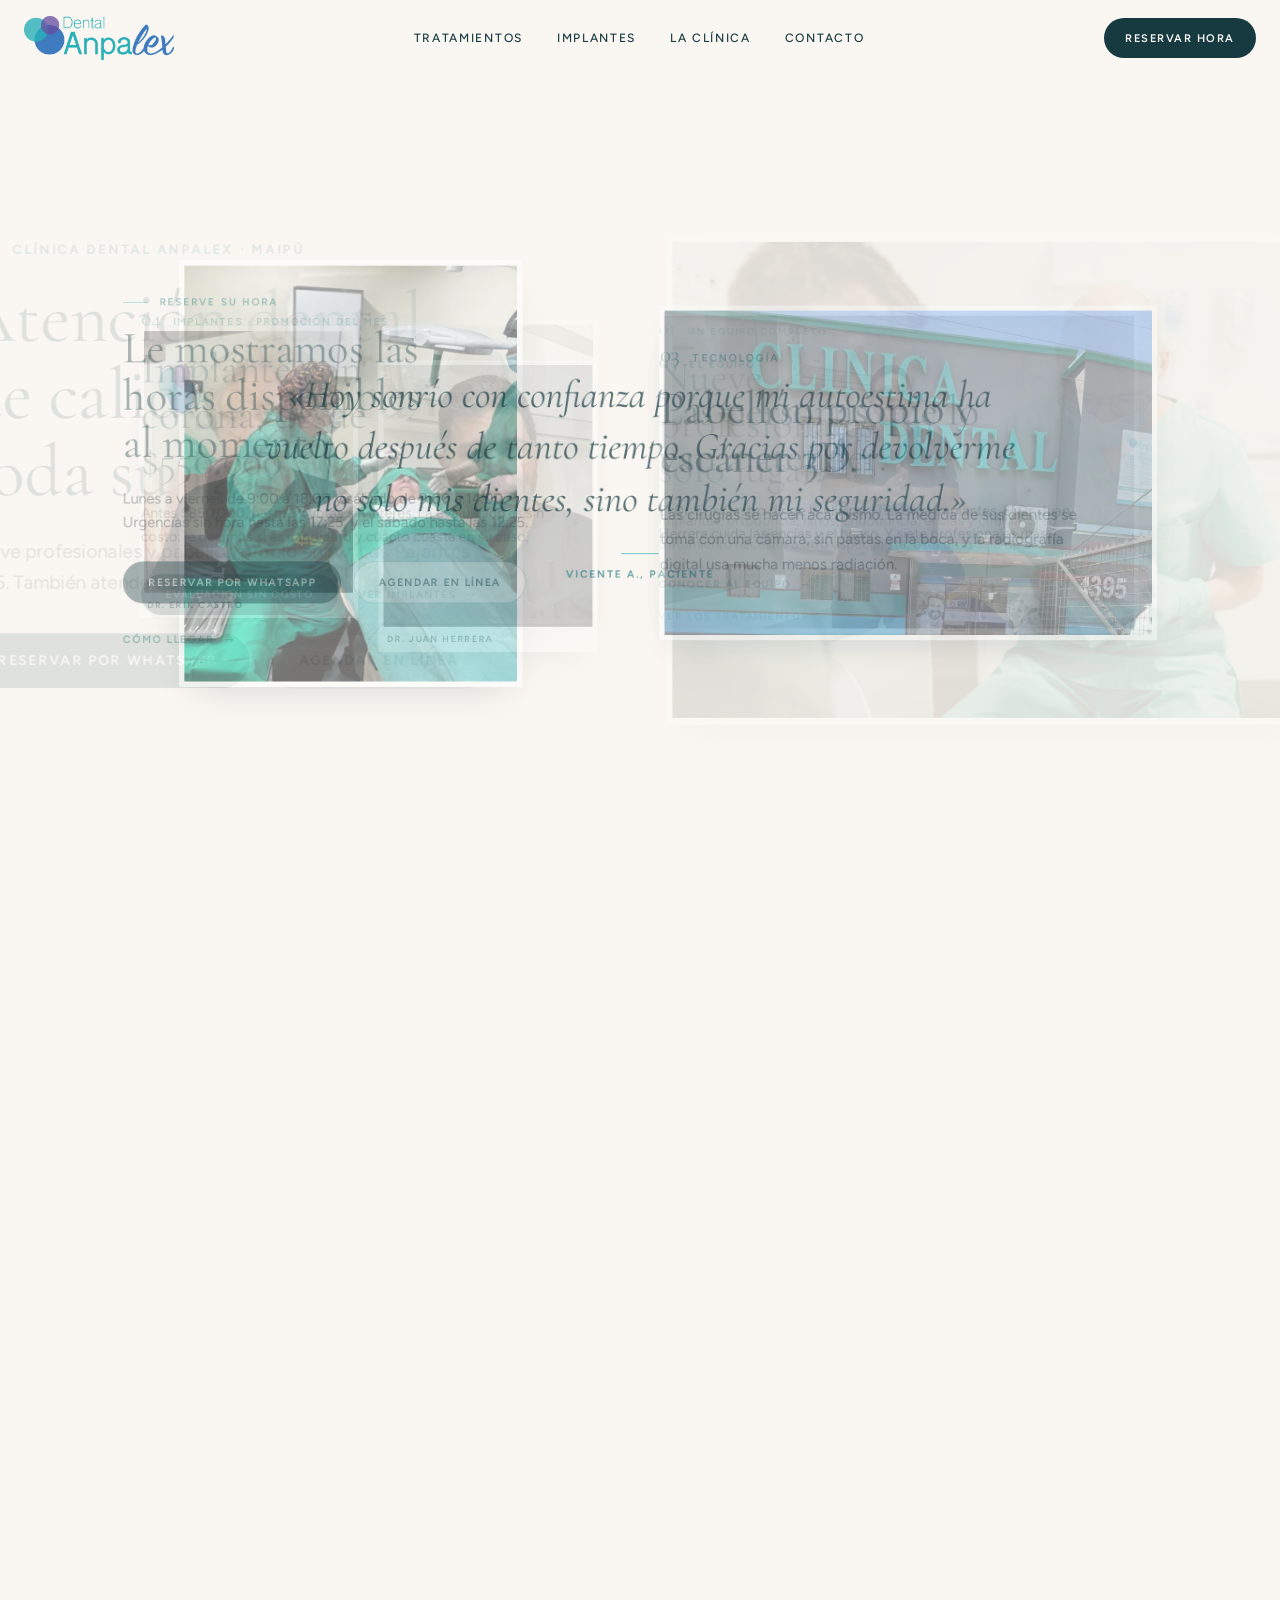
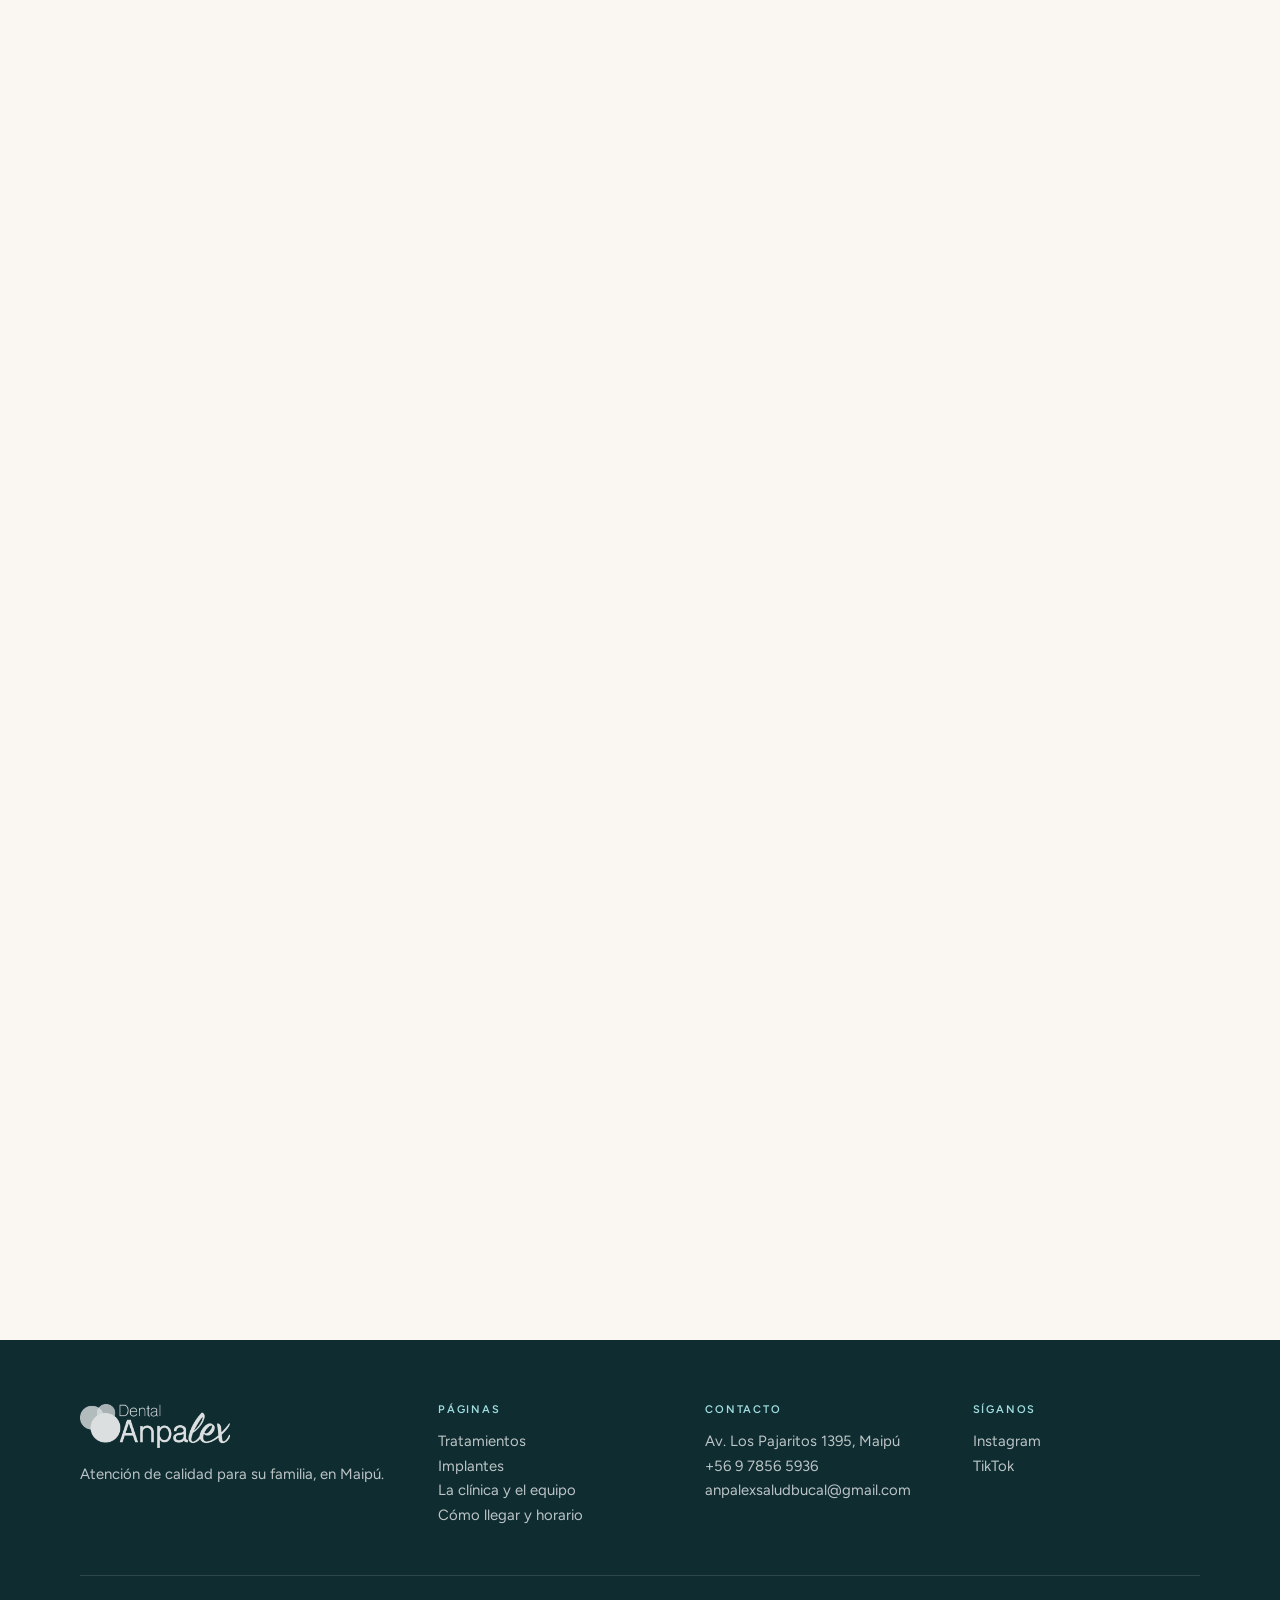
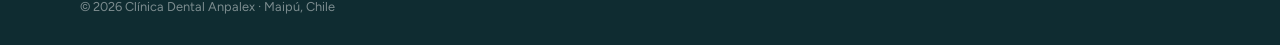
==== commit 20cbda68: "Implantes: hasta 3 cuotas sin interés (el banco no da 12) y sin nombrar la marca del implante, pedid" ====
--- a/web/index.html
+++ b/web/index.html
@@ -127,7 +127,7 @@
           <div class="capa-texto">
             <p class="capa-num"><span>04</span>Implantes · promoción del mes</p>
             <h2>Implante con corona, desde $550.000</h2>
-            <p>Antes $850.000, hasta 12 cuotas sin interés. La evaluación es sin costo: le decimos si es candidato y cuánto cuesta en su caso.</p>
+            <p>Antes $850.000, hasta 3 cuotas sin interés. La evaluación es sin costo: le decimos si es candidato y cuánto cuesta en su caso.</p>
             <div class="botones">
               <a class="pastilla pastilla-tinta js-wa" data-tema="la promoción de implantes y reservar mi evaluación sin costo" href="#">Evaluación sin costo</a>
               <a class="enlace" href="implantes.html">Ver implantes <svg class="ico"><use href="#i-flecha"/></svg></a>
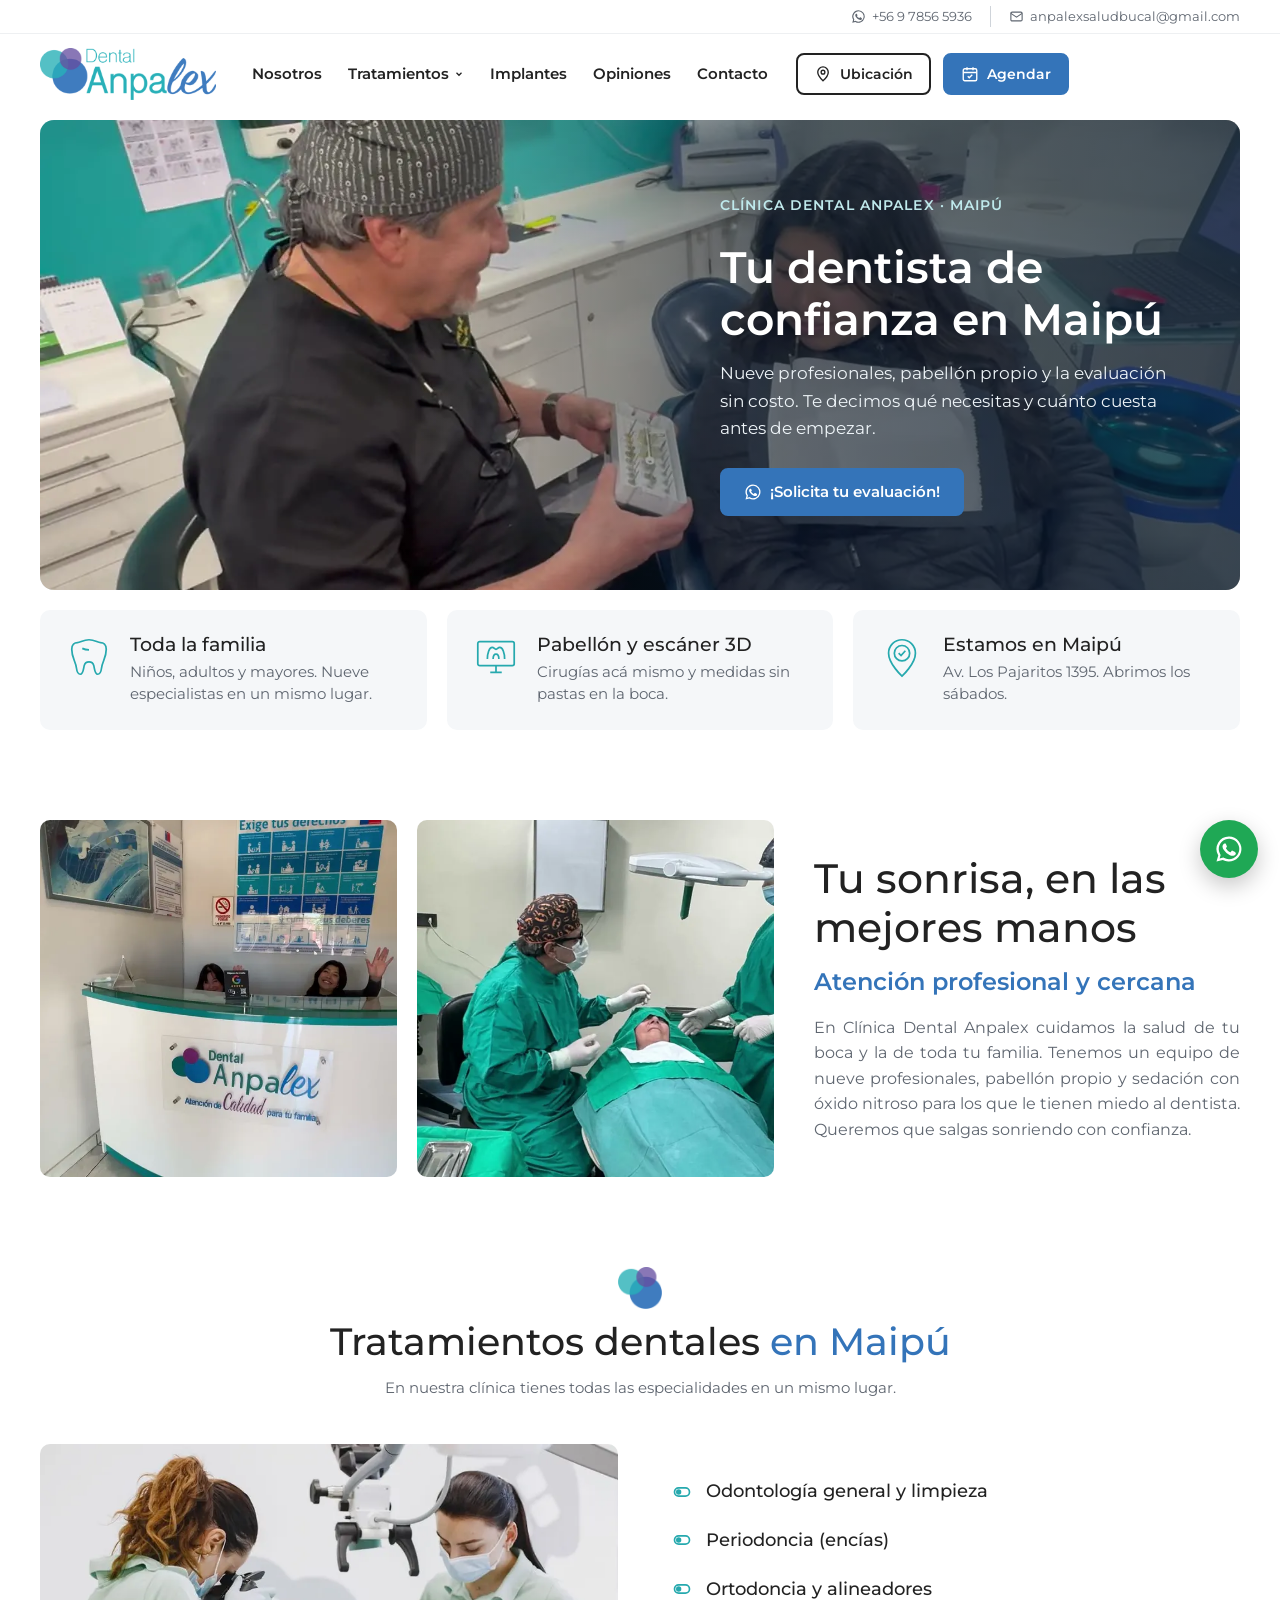
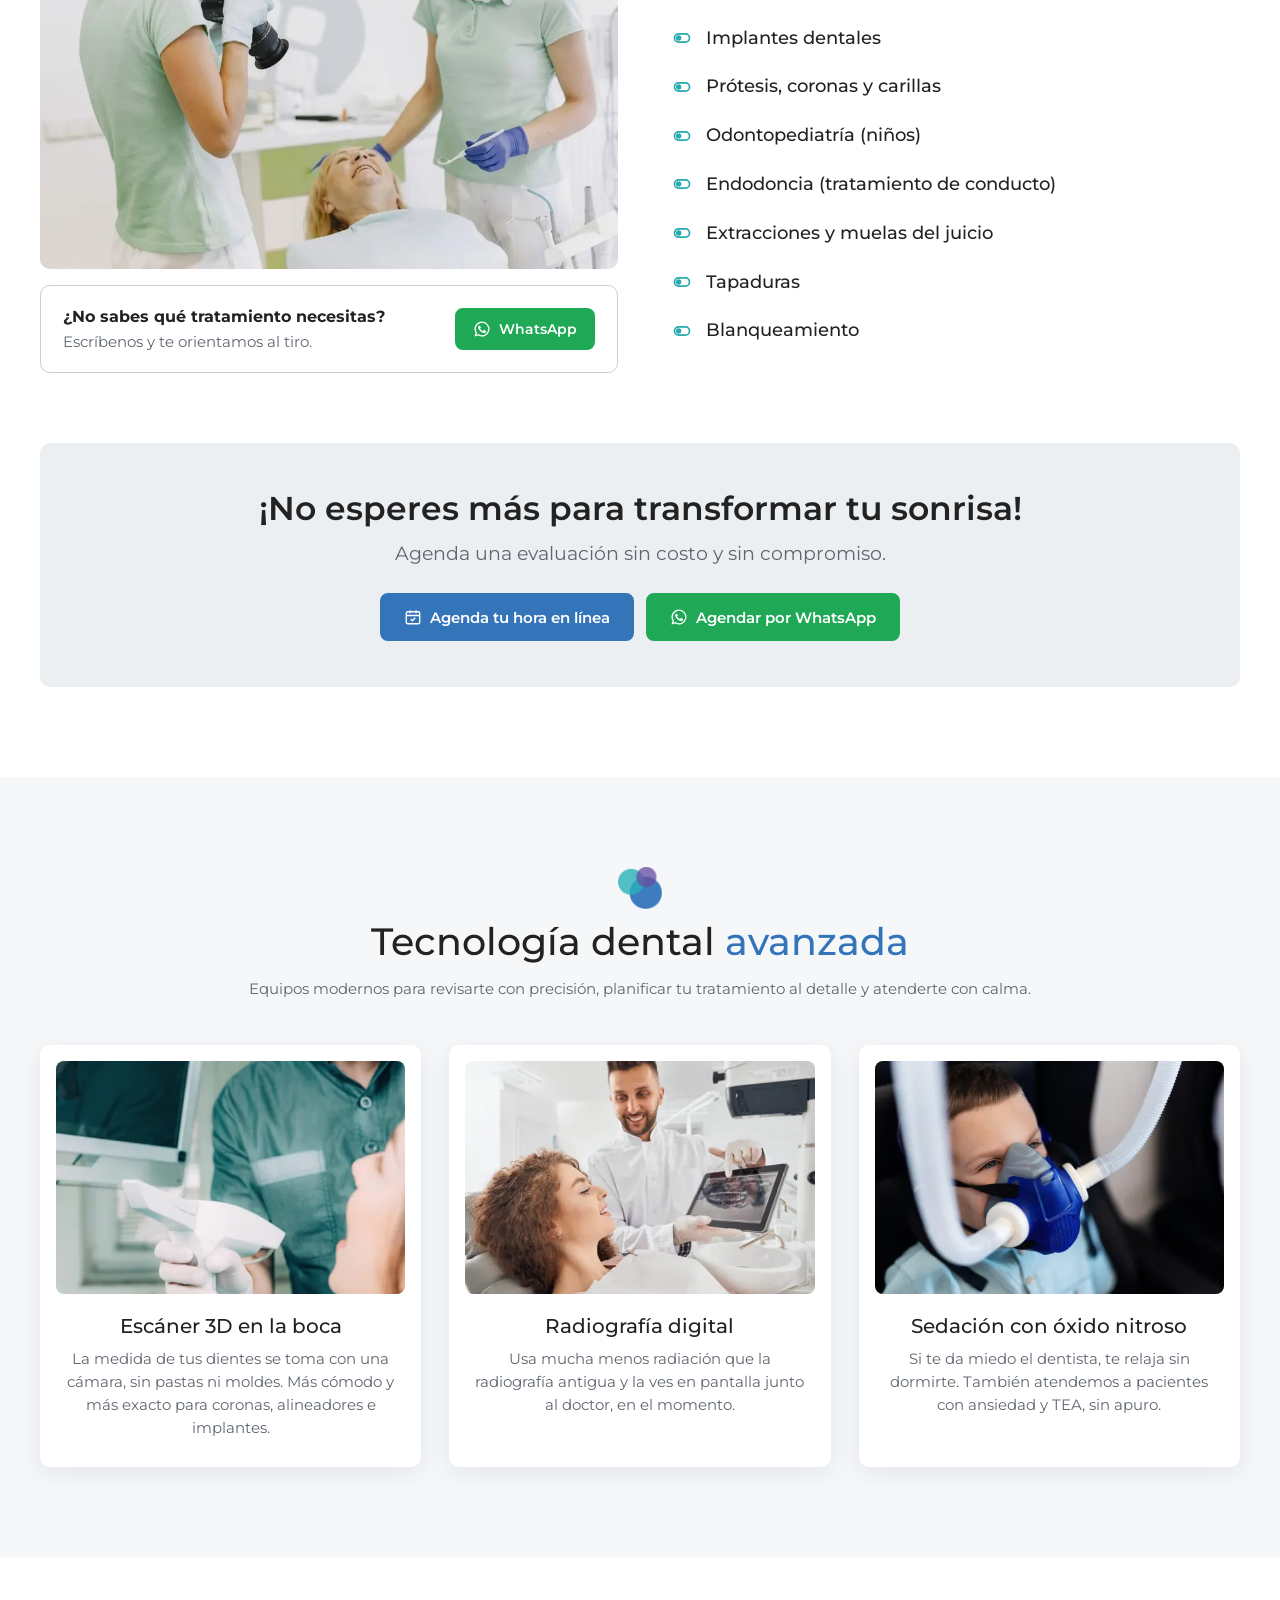
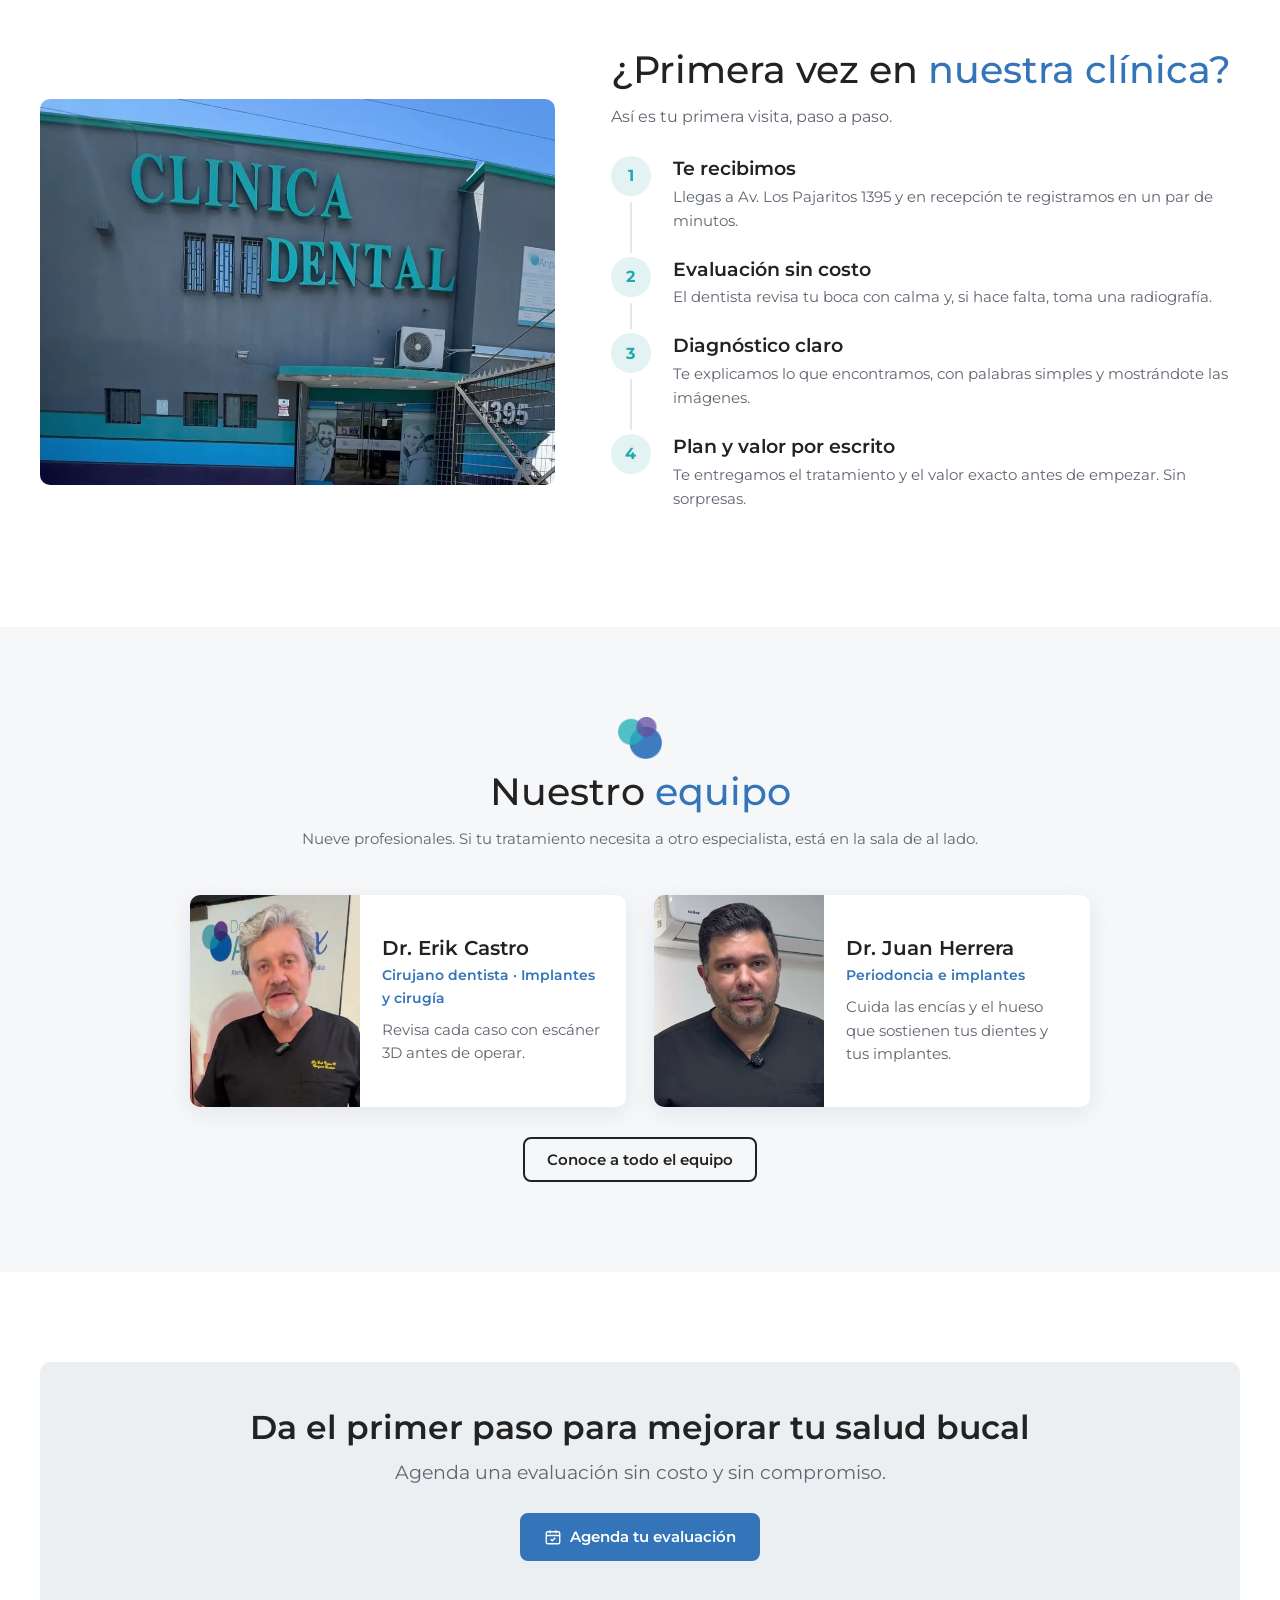
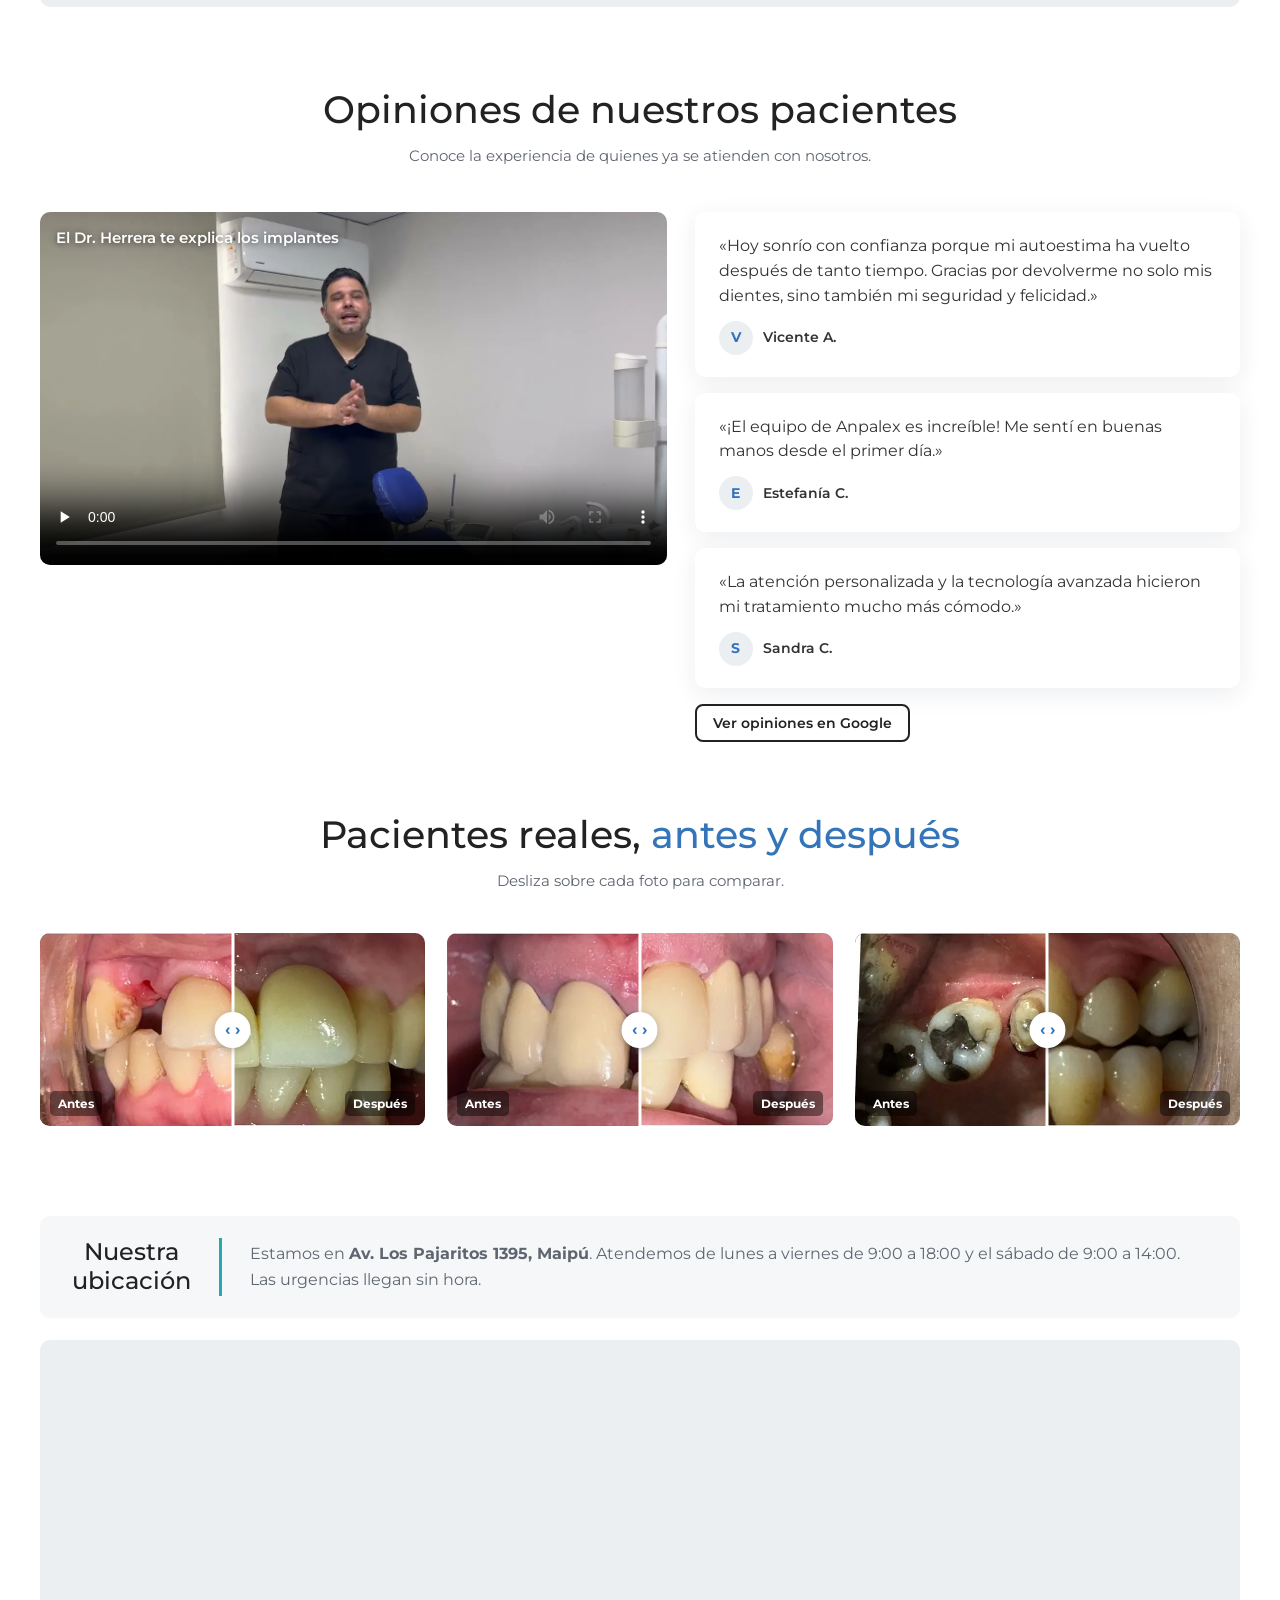
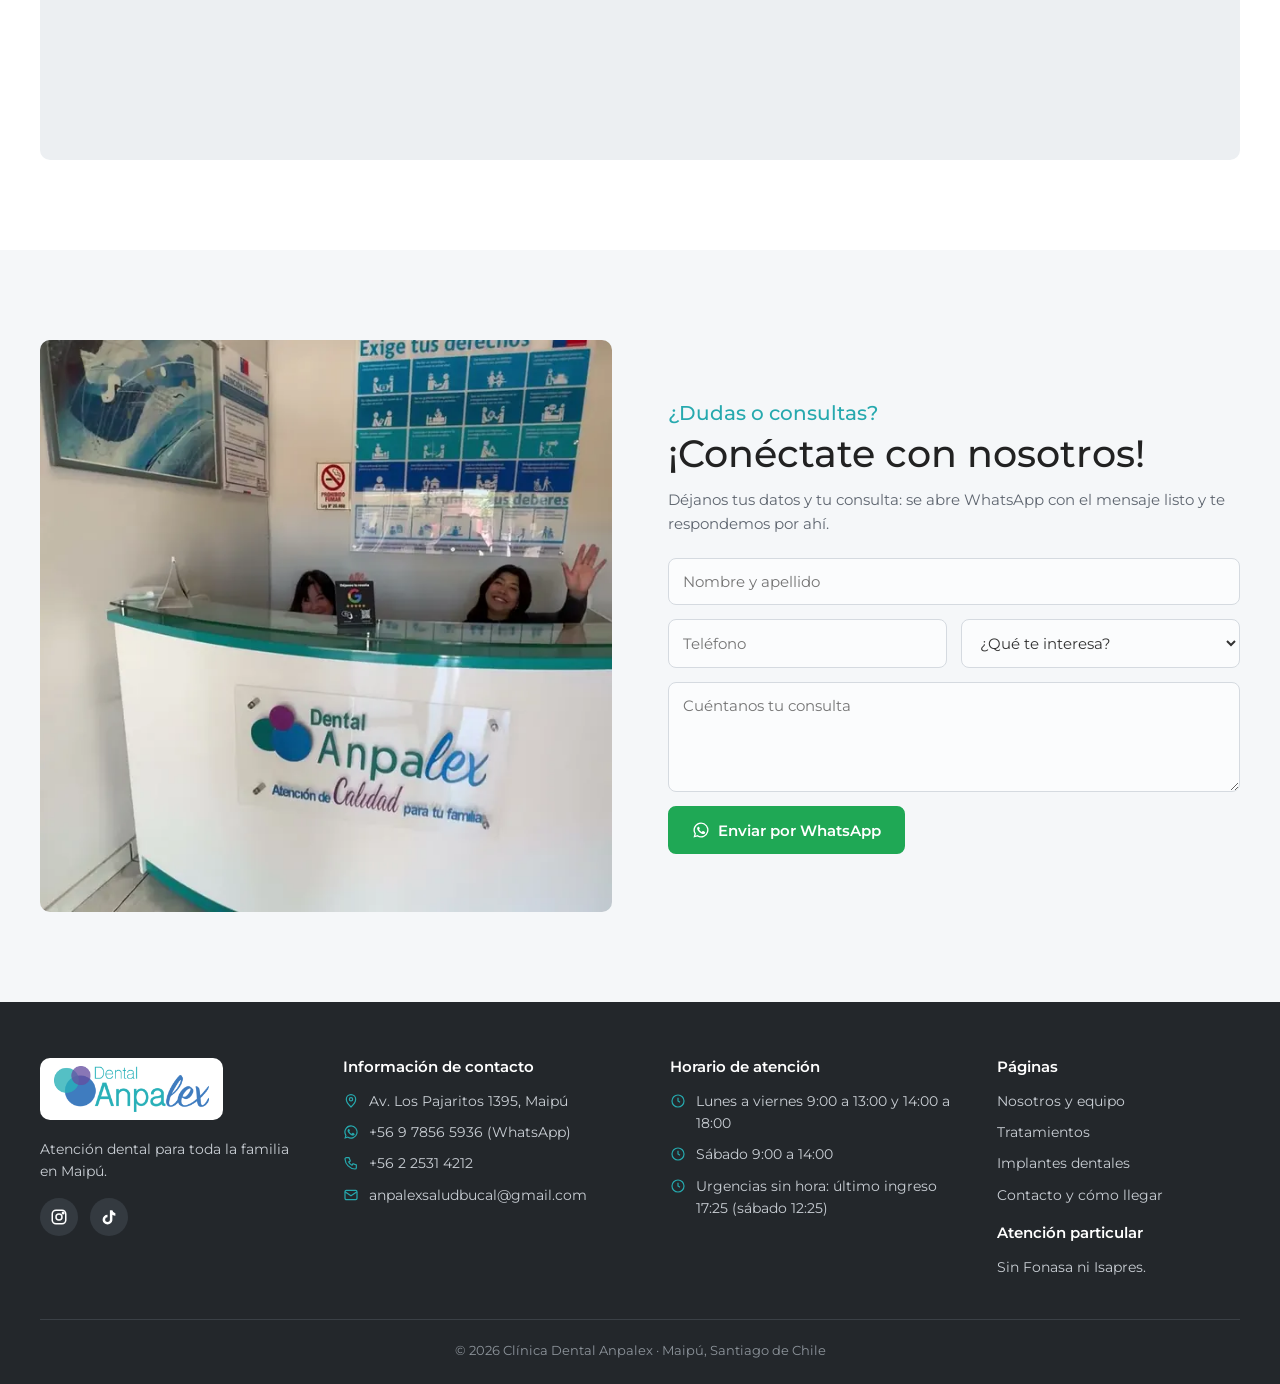
==== commit 64a45da1: "Web borrador v5 con el diseño de la web de Clínica Yaber (Montserrat, foto grande, tarjetas, opinion" ====
--- a/web/index.html
+++ b/web/index.html
@@ -3,203 +3,311 @@
 <head>
 <meta charset="utf-8">
 <meta name="viewport" content="width=device-width, initial-scale=1">
-<title>Clínica Dental Anpalex · Dentista en Maipú · Implantes, ortodoncia y urgencias</title>
-<meta name="description" content="Clínica dental en Maipú (Av. Los Pajaritos 1395). 9 profesionales: implantes, ortodoncia, niños, endodoncia y cirugía con pabellón propio. Urgencias sin hora y atención los sábados.">
-<meta property="og:title" content="Clínica Dental Anpalex · Dentista en Maipú · Implantes, ortodoncia y urgencias">
-<meta property="og:description" content="Clínica dental en Maipú (Av. Los Pajaritos 1395). 9 profesionales: implantes, ortodoncia, niños, endodoncia y cirugía con pabellón propio. Urgencias sin hora y atención los sábados.">
-<meta property="og:image" content="https://anpalex.cl/web/img/portada-prueba.jpg">
-<meta property="og:locale" content="es_CL">
+<title>Clínica Dental Anpalex en Maipú · Dentista para toda la familia</title>
+<meta name="description" content="Clínica dental en Maipú (Av. Los Pajaritos 1395): implantes, ortodoncia, niños, endodoncia y urgencias sin hora. 9 profesionales, pabellón propio y evaluación sin costo.">
 <meta name="robots" content="noindex">
-<meta name="theme-color" content="#FAF7F2">
-<link rel="icon" href="img/icono-anpalex-64.png">
-<link rel="apple-touch-icon" href="img/icono-anpalex-180.png">
-<link rel="preconnect" href="https://fonts.googleapis.com">
-<link rel="preconnect" href="https://fonts.gstatic.com" crossorigin>
-<link href="https://fonts.googleapis.com/css2?family=Cormorant+Garamond:ital,wght@0,400;0,500;1,400&family=Figtree:wght@400;500;600&display=swap" rel="stylesheet">
-<link rel="stylesheet" href="estilos.css?v=4">
-<link rel="stylesheet" href="tunel.css?v=4">
+<link rel="canonical" href="https://anpalex.cl/web/">
+<meta property="og:type" content="website"><meta property="og:locale" content="es_CL">
+<meta property="og:title" content="Clínica Dental Anpalex en Maipú · Dentista para toda la familia"><meta property="og:description" content="Clínica dental en Maipú (Av. Los Pajaritos 1395): implantes, ortodoncia, niños, endodoncia y urgencias sin hora. 9 profesionales, pabellón propio y evaluación sin costo.">
+<meta property="og:image" content="https://anpalex.cl/web/img/portada.webp"><meta property="og:url" content="https://anpalex.cl/web/">
+<link rel="icon" href="img/icono-anpalex-64.png"><link rel="apple-touch-icon" href="img/icono-anpalex-180.png">
+<link rel="preconnect" href="https://fonts.googleapis.com"><link rel="preconnect" href="https://fonts.gstatic.com" crossorigin>
+<link href="https://fonts.googleapis.com/css2?family=Montserrat:wght@400;500;600;700&display=swap" rel="stylesheet">
+<link rel="preload" as="image" href="img/portada.webp">
+<link rel="stylesheet" href="estilos.css">
 <script>document.documentElement.classList.add("js")</script>
 <script type="application/ld+json">
-{
-  "@context": "https://schema.org",
-  "@type": "Dentist",
-  "name": "Clínica Dental Anpalex",
-  "image": "https://anpalex.cl/web/img/fachada.jpg",
-  "telephone": "+56978565936",
-  "email": "anpalexsaludbucal@gmail.com",
-  "address": {"@type": "PostalAddress", "streetAddress": "Av. Los Pajaritos 1395", "addressLocality": "Maipú", "addressRegion": "Región Metropolitana", "addressCountry": "CL"},
-  "geo": {"@type": "GeoCoordinates", "latitude": -33.5144826, "longitude": -70.7570745},
-  "openingHoursSpecification": [
-    {"@type": "OpeningHoursSpecification", "dayOfWeek": ["Monday","Tuesday","Wednesday","Thursday","Friday"], "opens": "09:00", "closes": "18:00"},
-    {"@type": "OpeningHoursSpecification", "dayOfWeek": "Saturday", "opens": "09:00", "closes": "14:00"}
-  ],
-  "sameAs": ["https://www.instagram.com/anpalex.cl/", "https://www.tiktok.com/@clinicadental.anpalex"]
-}
+{"@context": "https://schema.org", "@type": "Dentist", "name": "Clínica Dental Anpalex",
+ "url": "https://anpalex.cl/", "image": "https://anpalex.cl/web/img/portada.webp", "logo": "https://anpalex.cl/web/img/logo.png",
+ "telephone": "+56978565936", "email": "anpalexsaludbucal@gmail.com", "priceRange": "$$",
+ "address": {"@type": "PostalAddress", "streetAddress": "Av. Los Pajaritos 1395", "addressLocality": "Maipú", "addressRegion": "Región Metropolitana", "addressCountry": "CL"},
+ "geo": {"@type": "GeoCoordinates", "latitude": -33.5144826, "longitude": -70.7570745},
+ "hasMap": "https://maps.app.goo.gl/VkXCgqU3DJnRNFGv6",
+ "openingHoursSpecification": [
+  {"@type": "OpeningHoursSpecification", "dayOfWeek": ["Monday","Tuesday","Wednesday","Thursday","Friday"], "opens": "09:00", "closes": "13:00"},
+  {"@type": "OpeningHoursSpecification", "dayOfWeek": ["Monday","Tuesday","Wednesday","Thursday","Friday"], "opens": "14:00", "closes": "18:00"},
+  {"@type": "OpeningHoursSpecification", "dayOfWeek": "Saturday", "opens": "09:00", "closes": "14:00"}],
+ "sameAs": ["https://www.instagram.com/anpalex.cl/", "https://www.tiktok.com/@clinicadental.anpalex"]}
 </script>
 </head>
 <body>
-
-<svg width="0" height="0" style="position:absolute" aria-hidden="true">
-  <symbol id="i-wa" viewBox="0 0 24 24"><path fill="currentColor" d="M12 2a10 10 0 0 0-8.6 15.1L2 22l5-1.3A10 10 0 1 0 12 2Zm0 18.2a8.2 8.2 0 0 1-4.2-1.1l-.3-.2-3 .8.8-2.9-.2-.3A8.2 8.2 0 1 1 12 20.2Zm4.5-6.1c-.2-.1-1.5-.7-1.7-.8-.2-.1-.4-.1-.6.1l-.8 1c-.1.2-.3.2-.5.1a6.7 6.7 0 0 1-3.3-2.9c-.3-.4.3-.4.7-1.3.1-.2 0-.3 0-.4l-.8-1.8c-.2-.5-.4-.4-.6-.4h-.5a1 1 0 0 0-.7.3 3 3 0 0 0-.9 2.2 5.2 5.2 0 0 0 1.1 2.7 11.8 11.8 0 0 0 4.5 4c1.7.7 2.3.8 3.2.6.5-.1 1.5-.6 1.7-1.2.2-.6.2-1.1.2-1.2-.1-.1-.3-.2-.5-.3Z"/></symbol>
-  <symbol id="i-tel" viewBox="0 0 24 24"><path fill="none" stroke="currentColor" stroke-width="1.8" stroke-linecap="round" stroke-linejoin="round" d="M22 16.9v3a2 2 0 0 1-2.2 2 19.8 19.8 0 0 1-8.6-3.1 19.5 19.5 0 0 1-6-6A19.8 19.8 0 0 1 2.1 4.2 2 2 0 0 1 4.1 2h3a2 2 0 0 1 2 1.7c.1 1 .4 1.9.7 2.8a2 2 0 0 1-.5 2.1L8 9.9a16 16 0 0 0 6 6l1.3-1.3a2 2 0 0 1 2.1-.4c.9.3 1.8.6 2.8.7a2 2 0 0 1 1.7 2Z"/></symbol>
-  <symbol id="i-cal" viewBox="0 0 24 24"><g fill="none" stroke="currentColor" stroke-width="1.8" stroke-linecap="round"><rect x="3" y="4" width="18" height="18" rx="2"/><path d="M16 2v4M8 2v4M3 10h18"/></g></symbol>
-  <symbol id="i-flecha" viewBox="0 0 24 24"><path fill="none" stroke="currentColor" stroke-width="1.6" stroke-linecap="round" stroke-linejoin="round" d="M4 12h15M14 7l5 5-5 5"/></symbol>
-</svg>
-
 <a class="saltar" href="#contenido">Ir al contenido</a>
-
-<header class="cabecera" id="cabecera">
-  <div class="cabecera-in">
-    <a href="index.html" class="marca" aria-label="Clínica Dental Anpalex, inicio"><img src="img/logo.png" alt="Dental Anpalex" width="520" height="154"></a>
-    <nav class="menu" id="menu" aria-label="Páginas">
-      <a href="index.html" class="solo-movil">Inicio</a>
-      <a href="tratamientos.html">Tratamientos</a>
-      <a href="implantes.html">Implantes</a>
-      <a href="clinica.html">La clínica</a>
-      <a href="contacto.html">Contacto</a>
-    </nav>
-    <div class="cabecera-acciones">
-      <a class="pastilla pastilla-tinta pastilla-chica js-wa" href="#">Reservar hora</a>
-      <button class="boton-menu" type="button" aria-expanded="false" aria-controls="menu"><span></span><span></span><span class="oculto">Menú</span></button>
-    </div>
-  </div>
-</header>
-
+<div class="barra-sup"><div class="contenedor">
+  <a data-wsp href="#"><svg viewBox="0 0 24 24" fill="currentColor" aria-hidden="true"><path d="M12 2a10 10 0 0 0-8.6 15.1L2 22l5-1.3A10 10 0 1 0 12 2Zm0 18.2a8.2 8.2 0 0 1-4.2-1.2l-.3-.2-3 .8.8-2.9-.2-.3A8.2 8.2 0 1 1 12 20.2Zm4.5-6.1c-.2-.1-1.5-.7-1.7-.8-.2-.1-.4-.1-.6.1l-.8 1c-.1.2-.3.2-.5.1a6.7 6.7 0 0 1-3.3-2.9c-.3-.4.3-.4.7-1.4.1-.2 0-.3 0-.4l-.8-1.8c-.2-.5-.4-.4-.6-.4h-.5a1 1 0 0 0-.7.3 3 3 0 0 0-.9 2.2 5.2 5.2 0 0 0 1.1 2.7 11.8 11.8 0 0 0 4.5 4c1.7.7 2.3.8 3.2.6.5-.1 1.5-.6 1.7-1.2.2-.6.2-1.1.2-1.2-.1-.1-.3-.2-.5-.3Z"/></svg> +56 9 7856 5936</a>
+  <a href="mailto:anpalexsaludbucal@gmail.com"><svg viewBox="0 0 24 24" fill="none" stroke="currentColor" stroke-width="1.8" aria-hidden="true"><rect x="3" y="5" width="18" height="14" rx="2"/><path d="m3 7 9 6 9-6"/></svg> anpalexsaludbucal@gmail.com</a>
+</div></div>
+<header class="cabecera"><div class="contenedor">
+  <a class="logo" href="index.html" aria-label="Clínica Dental Anpalex, inicio"><img src="img/logo.png" alt="Clínica Dental Anpalex" width="520" height="154"></a>
+  <nav aria-label="Principal"><ul class="menu" id="menu">
+    <li><a href="nosotros.html">Nosotros</a></li>
+    <li><a href="tratamientos.html">Tratamientos <svg class="flecha" viewBox="0 0 24 24" fill="none" stroke="currentColor" stroke-width="3" aria-hidden="true"><path d="m6 9 6 6 6-6"/></svg></a><ul class="submenu"><li><a href="tratamientos.html#limpieza">Limpieza y control</a></li><li><a href="tratamientos.html#tapaduras">Tapaduras</a></li><li><a href="tratamientos.html#conducto">Tratamiento de conducto</a></li><li><a href="tratamientos.html#encias">Encías (periodoncia)</a></li><li><a href="tratamientos.html#ninos">Odontopediatría (niños)</a></li><li><a href="tratamientos.html#extracciones">Extracciones y muelas del juicio</a></li><li><a href="tratamientos.html#implantes">Implantes dentales</a></li><li><a href="tratamientos.html#ortodoncia">Ortodoncia y alineadores</a></li><li><a href="tratamientos.html#protesis">Prótesis, coronas y carillas</a></li><li><a href="tratamientos.html#blanqueamiento">Blanqueamiento</a></li></ul></li>
+    <li><a href="implantes.html">Implantes</a></li>
+    <li><a href="index.html#opiniones">Opiniones</a></li>
+    <li><a href="contacto.html">Contacto</a></li>
+    <li class="solo-movil"><a data-agenda href="#"><svg viewBox="0 0 24 24" fill="none" stroke="currentColor" stroke-width="1.8" aria-hidden="true"><rect x="3" y="5" width="18" height="16" rx="2"/><path d="M3 10h18M8 3v4M16 3v4M9 15l2 2 4-4"/></svg> Agendar hora en línea</a></li>
+    <li class="solo-movil"><a data-wsp href="#"><svg viewBox="0 0 24 24" fill="currentColor" aria-hidden="true"><path d="M12 2a10 10 0 0 0-8.6 15.1L2 22l5-1.3A10 10 0 1 0 12 2Zm0 18.2a8.2 8.2 0 0 1-4.2-1.2l-.3-.2-3 .8.8-2.9-.2-.3A8.2 8.2 0 1 1 12 20.2Zm4.5-6.1c-.2-.1-1.5-.7-1.7-.8-.2-.1-.4-.1-.6.1l-.8 1c-.1.2-.3.2-.5.1a6.7 6.7 0 0 1-3.3-2.9c-.3-.4.3-.4.7-1.4.1-.2 0-.3 0-.4l-.8-1.8c-.2-.5-.4-.4-.6-.4h-.5a1 1 0 0 0-.7.3 3 3 0 0 0-.9 2.2 5.2 5.2 0 0 0 1.1 2.7 11.8 11.8 0 0 0 4.5 4c1.7.7 2.3.8 3.2.6.5-.1 1.5-.6 1.7-1.2.2-.6.2-1.1.2-1.2-.1-.1-.3-.2-.5-.3Z"/></svg> Escribir por WhatsApp</a></li>
+  </ul></nav>
+  <div class="acciones-cab">
+    <a class="boton borde chico" href="contacto.html#mapa"><svg viewBox="0 0 24 24" fill="none" stroke="currentColor" stroke-width="1.8" aria-hidden="true"><path d="M12 21s-7-6.2-7-11.5A7 7 0 0 1 19 9.5C19 14.8 12 21 12 21Z"/><circle cx="12" cy="9.5" r="2.5"/></svg> Ubicación</a>
+    <a class="boton chico" data-agenda href="#"><svg viewBox="0 0 24 24" fill="none" stroke="currentColor" stroke-width="1.8" aria-hidden="true"><rect x="3" y="5" width="18" height="16" rx="2"/><path d="M3 10h18M8 3v4M16 3v4M9 15l2 2 4-4"/></svg> Agendar</a>
+  </div>
+  <button class="abrir-menu" aria-label="Abrir menú" aria-expanded="false" aria-controls="menu"><svg viewBox="0 0 24 24" fill="none" stroke="currentColor" stroke-width="2" aria-hidden="true"><path d="M4 7h16M4 12h16M4 17h16"/></svg></button>
+</div></header>
 <main id="contenido">
-
-<!-- PORTADA EN TÚNEL: al bajar, la cámara avanza y cada escena llega desde el fondo (tunel.js).
-     Sin JavaScript o con «reducir movimiento» las escenas quedan una debajo de la otra. -->
-<section class="tunel" id="inicio" style="--n: 8" aria-label="Presentación de la clínica">
-  <div class="tunel-escena">
-    <div class="tunel-mundo">
-
-      <article class="capa capa-portada" data-nombre="Inicio">
-        <div class="capa-in">
-          <div class="capa-texto">
-            <p class="etiqueta">Clínica Dental Anpalex · Maipú</p>
-            <h1>Atención dental de calidad, para toda su familia.</h1>
-            <p class="bajada">Nueve profesionales y pabellón propio en Av. Los Pajaritos 1395. También atendemos los sábados.</p>
-            <div class="botones">
-              <a class="pastilla pastilla-tinta js-wa" href="#">Reservar por WhatsApp</a>
-              <a class="pastilla pastilla-borde js-agenda" href="#" target="_blank" rel="noopener">Agendar en línea</a>
-            </div>
-          </div>
-          <figure class="capa-foto"><img src="img/portada-prueba.jpg" alt="Foto de prueba: dentista atendiendo a una paciente" width="1800" height="1200" fetchpriority="high"></figure>
+<section class="portada">
+  <div class="contenedor">
+    <div class="portada-foto">
+      <img src="img/portada.webp" alt="El Dr. Erik Castro conversa con una paciente en el sillón de la clínica" width="1600" height="900" fetchpriority="high">
+      <div class="portada-texto">
+        <p class="antetitulo">Clínica Dental Anpalex · Maipú</p>
+        <h1>Tu dentista de confianza en Maipú</h1>
+        <p>Nueve profesionales, pabellón propio y la evaluación sin costo. Te decimos qué necesitas y cuánto cuesta antes de empezar.</p>
+        <div class="botones">
+          <a class="boton" data-wsp="Hola, vengo de la página web y quiero agendar una evaluación." href="#"><svg viewBox="0 0 24 24" fill="currentColor" aria-hidden="true"><path d="M12 2a10 10 0 0 0-8.6 15.1L2 22l5-1.3A10 10 0 1 0 12 2Zm0 18.2a8.2 8.2 0 0 1-4.2-1.2l-.3-.2-3 .8.8-2.9-.2-.3A8.2 8.2 0 1 1 12 20.2Zm4.5-6.1c-.2-.1-1.5-.7-1.7-.8-.2-.1-.4-.1-.6.1l-.8 1c-.1.2-.3.2-.5.1a6.7 6.7 0 0 1-3.3-2.9c-.3-.4.3-.4.7-1.4.1-.2 0-.3 0-.4l-.8-1.8c-.2-.5-.4-.4-.6-.4h-.5a1 1 0 0 0-.7.3 3 3 0 0 0-.9 2.2 5.2 5.2 0 0 0 1.1 2.7 11.8 11.8 0 0 0 4.5 4c1.7.7 2.3.8 3.2.6.5-.1 1.5-.6 1.7-1.2.2-.6.2-1.1.2-1.2-.1-.1-.3-.2-.5-.3Z"/></svg> ¡Solicita tu evaluación!</a>
         </div>
+      </div>
+    </div>
+    <div class="ventajas">
+      <div class="ventaja entra"><svg viewBox="0 0 48 48" fill="none" stroke="currentColor" stroke-width="1.8" aria-hidden="true"><path d="M24 6c-6 0-9 3-12 3-3 0-6 2-6 7 0 9 4 12 5 20 .5 4 2 6 4 6 3 0 3-5 4-9 .6-2.5 2.5-4 5-4s4.4 1.5 5 4c1 4 1 9 4 9 2 0 3.5-2 4-6 1-8 5-11 5-20 0-5-3-7-6-7-3 0-6-3-12-3Z"/><path d="M17 15c2 1 4 1.5 7 1.5"/></svg><div><h3>Toda la familia</h3><p>Niños, adultos y mayores. Nueve especialistas en un mismo lugar.</p></div></div>
+      <div class="ventaja entra"><svg viewBox="0 0 48 48" fill="none" stroke="currentColor" stroke-width="1.8" aria-hidden="true"><rect x="5" y="8" width="38" height="25" rx="2"/><path d="M18 40h12M24 33v7"/><path d="M15 26c0-6 2-12 5-12 2 0 2.5 2 4 2s2-2 4-2c3 0 5 6 5 12" /><path d="M21 26c0-3 1-5 3-5s3 2 3 5"/></svg><div><h3>Pabellón y escáner 3D</h3><p>Cirugías acá mismo y medidas sin pastas en la boca.</p></div></div>
+      <div class="ventaja entra"><svg viewBox="0 0 48 48" fill="none" stroke="currentColor" stroke-width="1.8" aria-hidden="true"><path d="M24 44S10 31 10 20a14 14 0 0 1 28 0c0 11-14 24-14 24Z"/><circle cx="24" cy="20" r="8"/><path d="m20.5 20 2.5 2.5 4.5-5"/></svg><div><h3>Estamos en Maipú</h3><p>Av. Los Pajaritos 1395. Abrimos los sábados.</p></div></div>
+    </div>
+  </div>
+</section>
+
+<section class="seccion">
+  <div class="contenedor manos">
+    <img class="entra" src="img/recepcion.webp" alt="Recepción de Clínica Dental Anpalex" width="640" height="640" loading="lazy">
+    <img class="entra" src="img/pabellon.webp" alt="Cirugía en el pabellón de la clínica" width="640" height="640" loading="lazy">
+    <div class="texto entra">
+      <h2>Tu sonrisa, en las mejores manos</h2>
+      <h3>Atención profesional y cercana</h3>
+      <p>En Clínica Dental Anpalex cuidamos la salud de tu boca y la de toda tu familia. Tenemos un equipo de nueve profesionales, pabellón propio y sedación con óxido nitroso para los que le tienen miedo al dentista. Queremos que salgas sonriendo con confianza.</p>
+    </div>
+  </div>
+</section>
+
+<section class="seccion" style="padding-top:0">
+  <div class="contenedor">
+    <div class="titulo-sec entra">
+      <img class="iso" src="img/isotipo.png" alt="" width="96" height="92">
+      <h2>Tratamientos dentales <em>en Maipú</em></h2>
+      <p>En nuestra clínica tienes todas las especialidades en un mismo lugar.</p>
+    </div>
+    <div class="tratamientos">
+      <div class="foto entra">
+        <img src="img/atencion.webp" alt="Dentistas atendiendo a una paciente" width="900" height="662" loading="lazy">
+        <div class="tarjeta-wsp">
+          <p><strong>¿No sabes qué tratamiento necesitas?</strong>Escríbenos y te orientamos al tiro.</p>
+          <a class="boton wsp chico" data-wsp href="#"><svg viewBox="0 0 24 24" fill="currentColor" aria-hidden="true"><path d="M12 2a10 10 0 0 0-8.6 15.1L2 22l5-1.3A10 10 0 1 0 12 2Zm0 18.2a8.2 8.2 0 0 1-4.2-1.2l-.3-.2-3 .8.8-2.9-.2-.3A8.2 8.2 0 1 1 12 20.2Zm4.5-6.1c-.2-.1-1.5-.7-1.7-.8-.2-.1-.4-.1-.6.1l-.8 1c-.1.2-.3.2-.5.1a6.7 6.7 0 0 1-3.3-2.9c-.3-.4.3-.4.7-1.4.1-.2 0-.3 0-.4l-.8-1.8c-.2-.5-.4-.4-.6-.4h-.5a1 1 0 0 0-.7.3 3 3 0 0 0-.9 2.2 5.2 5.2 0 0 0 1.1 2.7 11.8 11.8 0 0 0 4.5 4c1.7.7 2.3.8 3.2.6.5-.1 1.5-.6 1.7-1.2.2-.6.2-1.1.2-1.2-.1-.1-.3-.2-.5-.3Z"/></svg> WhatsApp</a>
+        </div>
+      </div>
+      <ul class="lista-trat entra">
+        <li><a href="tratamientos.html#limpieza"><svg viewBox="0 0 24 24" fill="none" stroke="currentColor" stroke-width="2" aria-hidden="true"><rect x="3" y="7" width="18" height="10" rx="5"/><circle cx="8" cy="12" r="2.2" fill="currentColor"/></svg> Odontología general y limpieza</a></li>
+        <li><a href="tratamientos.html#encias"><svg viewBox="0 0 24 24" fill="none" stroke="currentColor" stroke-width="2" aria-hidden="true"><rect x="3" y="7" width="18" height="10" rx="5"/><circle cx="8" cy="12" r="2.2" fill="currentColor"/></svg> Periodoncia (encías)</a></li>
+        <li><a href="tratamientos.html#ortodoncia"><svg viewBox="0 0 24 24" fill="none" stroke="currentColor" stroke-width="2" aria-hidden="true"><rect x="3" y="7" width="18" height="10" rx="5"/><circle cx="8" cy="12" r="2.2" fill="currentColor"/></svg> Ortodoncia y alineadores</a></li>
+        <li><a href="implantes.html"><svg viewBox="0 0 24 24" fill="none" stroke="currentColor" stroke-width="2" aria-hidden="true"><rect x="3" y="7" width="18" height="10" rx="5"/><circle cx="8" cy="12" r="2.2" fill="currentColor"/></svg> Implantes dentales</a></li>
+        <li><a href="tratamientos.html#protesis"><svg viewBox="0 0 24 24" fill="none" stroke="currentColor" stroke-width="2" aria-hidden="true"><rect x="3" y="7" width="18" height="10" rx="5"/><circle cx="8" cy="12" r="2.2" fill="currentColor"/></svg> Prótesis, coronas y carillas</a></li>
+        <li><a href="tratamientos.html#ninos"><svg viewBox="0 0 24 24" fill="none" stroke="currentColor" stroke-width="2" aria-hidden="true"><rect x="3" y="7" width="18" height="10" rx="5"/><circle cx="8" cy="12" r="2.2" fill="currentColor"/></svg> Odontopediatría (niños)</a></li>
+        <li><a href="tratamientos.html#conducto"><svg viewBox="0 0 24 24" fill="none" stroke="currentColor" stroke-width="2" aria-hidden="true"><rect x="3" y="7" width="18" height="10" rx="5"/><circle cx="8" cy="12" r="2.2" fill="currentColor"/></svg> Endodoncia (tratamiento de conducto)</a></li>
+        <li><a href="tratamientos.html#extracciones"><svg viewBox="0 0 24 24" fill="none" stroke="currentColor" stroke-width="2" aria-hidden="true"><rect x="3" y="7" width="18" height="10" rx="5"/><circle cx="8" cy="12" r="2.2" fill="currentColor"/></svg> Extracciones y muelas del juicio</a></li>
+        <li><a href="tratamientos.html#tapaduras"><svg viewBox="0 0 24 24" fill="none" stroke="currentColor" stroke-width="2" aria-hidden="true"><rect x="3" y="7" width="18" height="10" rx="5"/><circle cx="8" cy="12" r="2.2" fill="currentColor"/></svg> Tapaduras</a></li>
+        <li><a href="tratamientos.html#blanqueamiento"><svg viewBox="0 0 24 24" fill="none" stroke="currentColor" stroke-width="2" aria-hidden="true"><rect x="3" y="7" width="18" height="10" rx="5"/><circle cx="8" cy="12" r="2.2" fill="currentColor"/></svg> Blanqueamiento</a></li>
+      </ul>
+    </div>
+    <div class="llamado entra">
+      <h2>¡No esperes más para transformar tu sonrisa!</h2>
+      <p>Agenda una evaluación sin costo y sin compromiso.</p>
+      <div class="botones">
+        <a class="boton" data-agenda href="#"><svg viewBox="0 0 24 24" fill="none" stroke="currentColor" stroke-width="1.8" aria-hidden="true"><rect x="3" y="5" width="18" height="16" rx="2"/><path d="M3 10h18M8 3v4M16 3v4M9 15l2 2 4-4"/></svg> Agenda tu hora en línea</a>
+        <a class="boton wsp" data-wsp="Hola, vengo de la página web y quiero agendar una evaluación." href="#"><svg viewBox="0 0 24 24" fill="currentColor" aria-hidden="true"><path d="M12 2a10 10 0 0 0-8.6 15.1L2 22l5-1.3A10 10 0 1 0 12 2Zm0 18.2a8.2 8.2 0 0 1-4.2-1.2l-.3-.2-3 .8.8-2.9-.2-.3A8.2 8.2 0 1 1 12 20.2Zm4.5-6.1c-.2-.1-1.5-.7-1.7-.8-.2-.1-.4-.1-.6.1l-.8 1c-.1.2-.3.2-.5.1a6.7 6.7 0 0 1-3.3-2.9c-.3-.4.3-.4.7-1.4.1-.2 0-.3 0-.4l-.8-1.8c-.2-.5-.4-.4-.6-.4h-.5a1 1 0 0 0-.7.3 3 3 0 0 0-.9 2.2 5.2 5.2 0 0 0 1.1 2.7 11.8 11.8 0 0 0 4.5 4c1.7.7 2.3.8 3.2.6.5-.1 1.5-.6 1.7-1.2.2-.6.2-1.1.2-1.2-.1-.1-.3-.2-.5-.3Z"/></svg> Agendar por WhatsApp</a>
+      </div>
+    </div>
+  </div>
+</section>
+
+<section class="seccion gris">
+  <div class="contenedor">
+    <div class="titulo-sec entra">
+      <img class="iso" src="img/isotipo.png" alt="" width="96" height="92">
+      <h2>Tecnología dental <em>avanzada</em></h2>
+      <p>Equipos modernos para revisarte con precisión, planificar tu tratamiento al detalle y atenderte con calma.</p>
+    </div>
+    <div class="tecnologia">
+      <article class="tec entra">
+        <img src="img/tec-escaner.webp" alt="Escáner intraoral tomando la medida de los dientes" width="536" height="357" loading="lazy">
+        <h3>Escáner 3D en la boca</h3>
+        <p>La medida de tus dientes se toma con una cámara, sin pastas ni moldes. Más cómodo y más exacto para coronas, alineadores e implantes.</p>
       </article>
-
-      <article class="capa" data-nombre="Equipo completo">
-        <div class="capa-in capa-al-reves">
-          <div class="capa-texto">
-            <p class="capa-num"><span>01</span>Un equipo completo</p>
-            <h2>Nueve profesionales, un solo lugar.</h2>
-            <p>Implantes, ortodoncia, niños, endodoncia, encías y cirugía. Si su tratamiento necesita a otro especialista, está en la sala de al lado.</p>
-            <a class="enlace" href="tratamientos.html">Ver los tratamientos <svg class="ico"><use href="#i-flecha"/></svg></a>
-          </div>
-          <figure class="capa-foto"><img src="img/fila1-prueba.jpg" alt="Foto de prueba: dos dentistas atendiendo" width="1000" height="667"></figure>
-        </div>
+      <article class="tec entra">
+        <img src="img/tec-radiografia.webp" alt="Dentista mostrando una radiografía digital en una tablet" width="550" height="366" loading="lazy">
+        <h3>Radiografía digital</h3>
+        <p>Usa mucha menos radiación que la radiografía antigua y la ves en pantalla junto al doctor, en el momento.</p>
       </article>
-
-      <article class="capa" data-nombre="A su ritmo">
-        <div class="capa-in">
-          <div class="capa-texto">
-            <p class="capa-num"><span>02</span>A su ritmo</p>
-            <h2>Si le da miedo el dentista, lo entendemos.</h2>
-            <p>Tenemos sedación con óxido nitroso, que lo relaja sin dormirlo. La Dra. Rocío Serrano atiende pacientes con ansiedad y TEA, con calma y sin apuro.</p>
-          </div>
-          <figure class="capa-foto"><img src="img/fila2-prueba.jpg" alt="Foto de prueba: niña sonriendo en el sillón dental" width="1000" height="668"></figure>
-        </div>
+      <article class="tec entra">
+        <img src="img/tec-sedacion.webp" alt="Paciente con mascarilla de sedación con óxido nitroso" width="519" height="346" loading="lazy">
+        <h3>Sedación con óxido nitroso</h3>
+        <p>Si te da miedo el dentista, te relaja sin dormirte. También atendemos a pacientes con ansiedad y TEA, sin apuro.</p>
       </article>
-
-      <article class="capa" data-nombre="Tecnología">
-        <div class="capa-in capa-al-reves">
-          <div class="capa-texto">
-            <p class="capa-num"><span>03</span>Tecnología</p>
-            <h2>Pabellón propio y escáner 3D.</h2>
-            <p>Las cirugías se hacen acá mismo. La medida de sus dientes se toma con una cámara, sin pastas en la boca, y la radiografía digital usa mucha menos radiación.</p>
-          </div>
-          <figure class="capa-foto capa-foto-vertical"><img src="img/pabellon.jpg" alt="Pabellón de cirugía de la clínica" width="800" height="1000"></figure>
-        </div>
-      </article>
-
-      <article class="capa" data-nombre="Implantes">
-        <div class="capa-in">
-          <div class="capa-texto">
-            <p class="capa-num"><span>04</span>Implantes · promoción del mes</p>
-            <h2>Implante con corona, desde $550.000</h2>
-            <p>Antes $850.000, hasta 3 cuotas sin interés. La evaluación es sin costo: le decimos si es candidato y cuánto cuesta en su caso.</p>
-            <div class="botones">
-              <a class="pastilla pastilla-tinta js-wa" data-tema="la promoción de implantes y reservar mi evaluación sin costo" href="#">Evaluación sin costo</a>
-              <a class="enlace" href="implantes.html">Ver implantes <svg class="ico"><use href="#i-flecha"/></svg></a>
-            </div>
-          </div>
-          <figure class="capa-foto"><img src="../video/dr-herrera-portada.jpg" alt="Dr. Juan Herrera explicando los implantes" width="1280" height="720"></figure>
-        </div>
-      </article>
-
-      <article class="capa" data-nombre="Equipo">
-        <div class="capa-in capa-al-reves">
-          <div class="capa-texto">
-            <p class="capa-num"><span>05</span>El equipo</p>
-            <h2>Las personas que lo van a atender.</h2>
-            <p>El Dr. Erik Castro dirige la clínica y hace los implantes. El Dr. Juan Herrera cuida las encías y el hueso. Y siete profesionales más.</p>
-            <a class="enlace" href="clinica.html#equipo">Conocer al equipo <svg class="ico"><use href="#i-flecha"/></svg></a>
-          </div>
-          <div class="capa-duo">
-            <figure class="capa-foto"><img src="img/equipo-castro.jpg" alt="Dr. Erik Castro" width="720" height="900"><figcaption>Dr. Erik Castro</figcaption></figure>
-            <figure class="capa-foto"><img src="img/equipo-herrera.jpg" alt="Dr. Juan Herrera" width="720" height="900"><figcaption>Dr. Juan Herrera</figcaption></figure>
-          </div>
-        </div>
-      </article>
-
-      <article class="capa capa-cita" data-nombre="Pacientes">
-        <blockquote>
-          <p>«Hoy sonrío con confianza porque mi autoestima ha vuelto después de tanto tiempo. Gracias por devolverme no solo mis dientes, sino también mi seguridad.»</p>
-          <footer>Vicente A., paciente</footer>
-        </blockquote>
-      </article>
-
-      <article class="capa" data-nombre="Reservar">
-        <div class="capa-in">
-          <div class="capa-texto">
-            <p class="etiqueta">Reserve su hora</p>
-            <h2>Le mostramos las horas disponibles al momento.</h2>
-            <p>Lunes a viernes de 9:00 a 18:00 y sábado de 9:00 a 14:00. Urgencias sin hora hasta las 17:25, y el sábado hasta las 12:25.</p>
-            <div class="botones">
-              <a class="pastilla pastilla-tinta js-wa" href="#">Reservar por WhatsApp</a>
-              <a class="pastilla pastilla-borde js-agenda" href="#" target="_blank" rel="noopener">Agendar en línea</a>
-            </div>
-            <a class="enlace" href="contacto.html">Cómo llegar <svg class="ico"><use href="#i-flecha"/></svg></a>
-          </div>
-          <figure class="capa-foto"><img src="img/fachada.jpg" alt="Fachada de la clínica, con el letrero Clínica Dental y el número 1395" width="1000" height="750"></figure>
-        </div>
-      </article>
-
-    </div>
-    <p class="tunel-pista" aria-hidden="true">Deslice para entrar<span></span></p>
-  </div>
-</section>
-
+    </div>
+  </div>
+</section>
+
+<section class="seccion">
+  <div class="contenedor primera">
+    <img class="entra" src="img/fachada.webp" alt="Fachada de Clínica Dental Anpalex en Av. Los Pajaritos 1395, Maipú" width="1000" height="750" loading="lazy">
+    <div class="entra">
+      <h2>¿Primera vez en <em>nuestra clínica?</em></h2>
+      <p class="bajada">Así es tu primera visita, paso a paso.</p>
+      <ol class="pasos">
+        <li><h3>Te recibimos</h3><p>Llegas a Av. Los Pajaritos 1395 y en recepción te registramos en un par de minutos.</p></li>
+        <li><h3>Evaluación sin costo</h3><p>El dentista revisa tu boca con calma y, si hace falta, toma una radiografía.</p></li>
+        <li><h3>Diagnóstico claro</h3><p>Te explicamos lo que encontramos, con palabras simples y mostrándote las imágenes.</p></li>
+        <li><h3>Plan y valor por escrito</h3><p>Te entregamos el tratamiento y el valor exacto antes de empezar. Sin sorpresas.</p></li>
+      </ol>
+    </div>
+  </div>
+</section>
+
+<section class="seccion gris">
+  <div class="contenedor">
+    <div class="titulo-sec entra">
+      <img class="iso" src="img/isotipo.png" alt="" width="96" height="92">
+      <h2>Nuestro <em>equipo</em></h2>
+      <p>Nueve profesionales. Si tu tratamiento necesita a otro especialista, está en la sala de al lado.</p>
+    </div>
+    <div class="equipo-dest">
+      <article class="doctor entra"><img src="img/dr-castro.webp" alt="Dr. Erik Castro" width="600" height="750" loading="lazy"><div><h3>Dr. Erik Castro</h3><p class="rol">Cirujano dentista · Implantes y cirugía</p><p>Revisa cada caso con escáner 3D antes de operar.</p></div></article>
+      <article class="doctor entra"><img src="img/dr-herrera.webp" alt="Dr. Juan Herrera" width="600" height="750" loading="lazy"><div><h3>Dr. Juan Herrera</h3><p class="rol">Periodoncia e implantes</p><p>Cuida las encías y el hueso que sostienen tus dientes y tus implantes.</p></div></article>
+    </div>
+    <div style="text-align:center;margin-top:30px"><a class="boton borde" href="nosotros.html">Conoce a todo el equipo</a></div>
+  </div>
+</section>
+
+<section class="seccion" id="opiniones">
+  <div class="contenedor">
+    <div class="llamado entra" style="margin-top:0;margin-bottom:80px">
+      <h2>Da el primer paso para mejorar tu salud bucal</h2>
+      <p>Agenda una evaluación sin costo y sin compromiso.</p>
+      <div class="botones"><a class="boton" data-agenda href="#"><svg viewBox="0 0 24 24" fill="none" stroke="currentColor" stroke-width="1.8" aria-hidden="true"><rect x="3" y="5" width="18" height="16" rx="2"/><path d="M3 10h18M8 3v4M16 3v4M9 15l2 2 4-4"/></svg> Agenda tu evaluación</a></div>
+    </div>
+    <div class="titulo-sec entra">
+      <h2>Opiniones de nuestros pacientes</h2>
+      <p>Conoce la experiencia de quienes ya se atienden con nosotros.</p>
+    </div>
+    <div class="opiniones">
+      <div class="video-caja entra">
+        <video controls preload="none" playsinline poster="img/video-herrera.webp" width="1280" height="720">
+          <source src="https://anpalex.cl/video/dr-herrera-implantes.mp4" type="video/mp4">
+        </video>
+        <span class="etq">El Dr. Herrera te explica los implantes</span>
+      </div>
+      <div class="citas">
+        <blockquote class="cita entra"><p>«Hoy sonrío con confianza porque mi autoestima ha vuelto después de tanto tiempo. Gracias por devolverme no solo mis dientes, sino también mi seguridad y felicidad.»</p><footer><span class="ini">V</span> Vicente A.</footer></blockquote>
+        <blockquote class="cita entra"><p>«¡El equipo de Anpalex es increíble! Me sentí en buenas manos desde el primer día.»</p><footer><span class="ini">E</span> Estefanía C.</footer></blockquote>
+        <blockquote class="cita entra"><p>«La atención personalizada y la tecnología avanzada hicieron mi tratamiento mucho más cómodo.»</p><footer><span class="ini">S</span> Sandra C.</footer></blockquote>
+        <a class="boton borde chico ver-google" href="https://maps.app.goo.gl/VkXCgqU3DJnRNFGv6" target="_blank" rel="noopener">Ver opiniones en Google</a>
+      </div>
+    </div>
+    <div class="titulo-sec entra" style="margin:70px auto 0">
+      <h2>Pacientes reales, <em>antes y después</em></h2>
+      <p>Desliza sobre cada foto para comparar.</p>
+    </div>
+    <div class="casos">
+      <div class="antes-despues entra"><img src="img/caso-1-despues.webp" alt="Caso 1 después del tratamiento" loading="lazy"><div class="ad-antes"><img src="img/caso-1-antes.webp" alt="Caso 1 antes del tratamiento" loading="lazy"></div><span class="ad-linea"></span><input type="range" min="0" max="100" value="50" aria-label="Comparar antes y después, caso 1"><span class="ad-et ad-et-a">Antes</span><span class="ad-et ad-et-d">Después</span></div>
+      <div class="antes-despues entra"><img src="img/caso-2-despues.webp" alt="Caso 2 después del tratamiento" loading="lazy"><div class="ad-antes"><img src="img/caso-2-antes.webp" alt="Caso 2 antes del tratamiento" loading="lazy"></div><span class="ad-linea"></span><input type="range" min="0" max="100" value="50" aria-label="Comparar antes y después, caso 2"><span class="ad-et ad-et-a">Antes</span><span class="ad-et ad-et-d">Después</span></div>
+      <div class="antes-despues entra"><img src="img/caso-3-despues.webp" alt="Caso 3 después del tratamiento" loading="lazy"><div class="ad-antes"><img src="img/caso-3-antes.webp" alt="Caso 3 antes del tratamiento" loading="lazy"></div><span class="ad-linea"></span><input type="range" min="0" max="100" value="50" aria-label="Comparar antes y después, caso 3"><span class="ad-et ad-et-a">Antes</span><span class="ad-et ad-et-d">Después</span></div>
+    </div>
+  </div>
+</section>
+
+<section class="seccion" style="padding-top:0" id="ubicacion">
+  <div class="contenedor">
+    <div class="ubicacion-barra entra">
+      <h2>Nuestra<br>ubicación</h2>
+      <p>Estamos en <strong>Av. Los Pajaritos 1395, Maipú</strong>. Atendemos de lunes a viernes de 9:00 a 18:00 y el sábado de 9:00 a 14:00. Las urgencias llegan sin hora.</p>
+    </div>
+    <div class="mapa"><iframe title="Mapa de Clínica Dental Anpalex" loading="lazy" referrerpolicy="no-referrer-when-downgrade" src="https://maps.google.com/maps?q=Cl%C3%ADnica%20Dental%20Anpalex%2C%20Av.%20Los%20Pajaritos%201395%2C%20Maip%C3%BA&z=16&output=embed"></iframe></div>
+  </div>
+</section>
+
+<section class="seccion gris">
+  <div class="contenedor contacto">
+    <img class="entra" src="img/recepcion.webp" alt="Recepción de Clínica Dental Anpalex" width="640" height="640" loading="lazy">
+    <div class="entra">
+      <p class="pre">¿Dudas o consultas?</p>
+      <h2>¡Conéctate con nosotros!</h2>
+      <p class="bajada">Déjanos tus datos y tu consulta: se abre WhatsApp con el mensaje listo y te respondemos por ahí.</p>
+      <form class="formulario" id="form-contacto">
+        <input class="ancho" name="nombre" placeholder="Nombre y apellido" autocomplete="name" required aria-label="Nombre y apellido">
+        <input name="telefono" placeholder="Teléfono" autocomplete="tel" inputmode="tel" aria-label="Teléfono">
+        <select name="tratamiento" aria-label="Tratamiento que te interesa">
+          <option value="">¿Qué te interesa?</option>
+          <option>Evaluación general</option><option>Limpieza</option><option>Implantes</option><option>Ortodoncia</option>
+          <option>Niños</option><option>Urgencia</option><option>Otro</option>
+        </select>
+        <textarea class="ancho" name="consulta" placeholder="Cuéntanos tu consulta" aria-label="Tu consulta"></textarea>
+        <button class="boton wsp" type="submit"><svg viewBox="0 0 24 24" fill="currentColor" aria-hidden="true"><path d="M12 2a10 10 0 0 0-8.6 15.1L2 22l5-1.3A10 10 0 1 0 12 2Zm0 18.2a8.2 8.2 0 0 1-4.2-1.2l-.3-.2-3 .8.8-2.9-.2-.3A8.2 8.2 0 1 1 12 20.2Zm4.5-6.1c-.2-.1-1.5-.7-1.7-.8-.2-.1-.4-.1-.6.1l-.8 1c-.1.2-.3.2-.5.1a6.7 6.7 0 0 1-3.3-2.9c-.3-.4.3-.4.7-1.4.1-.2 0-.3 0-.4l-.8-1.8c-.2-.5-.4-.4-.6-.4h-.5a1 1 0 0 0-.7.3 3 3 0 0 0-.9 2.2 5.2 5.2 0 0 0 1.1 2.7 11.8 11.8 0 0 0 4.5 4c1.7.7 2.3.8 3.2.6.5-.1 1.5-.6 1.7-1.2.2-.6.2-1.1.2-1.2-.1-.1-.3-.2-.5-.3Z"/></svg> Enviar por WhatsApp</button>
+      </form>
+    </div>
+  </div>
+</section>
+
+<div class="aviso" role="dialog" aria-modal="true" aria-labelledby="aviso-titulo">
+  <div class="aviso-caja">
+    <button class="cerrar" aria-label="Cerrar">×</button>
+    <img class="logo-aviso" src="img/logo.png" alt="Clínica Dental Anpalex" width="520" height="154">
+    <h2 id="aviso-titulo">Promoción de implantes</h2>
+    <p class="mes">Promoción vigente</p>
+    <div class="precio">Desde $550.000</div>
+    <p>Implante con corona, antes $850.000. Hasta 3 cuotas sin interés y evaluación sin costo.</p>
+    <a class="boton" href="implantes.html">Ver la promoción</a>
+  </div>
+</div>
 </main>
-
-<footer class="pie">
-  <div class="envoltura pie-grilla">
-    <div><img src="img/logo.png" alt="Dental Anpalex" width="200" height="59" loading="lazy"><p>Atención de calidad para su familia, en Maipú.</p></div>
-    <div><p class="pie-tit">Páginas</p><p><a href="tratamientos.html">Tratamientos</a><br><a href="implantes.html">Implantes</a><br><a href="clinica.html">La clínica y el equipo</a><br><a href="contacto.html">Cómo llegar y horario</a></p></div>
-    <div><p class="pie-tit">Contacto</p><p>Av. Los Pajaritos 1395, Maipú<br><a href="tel:+56978565936">+56 9 7856 5936</a><br><a href="mailto:anpalexsaludbucal@gmail.com">anpalexsaludbucal@gmail.com</a></p></div>
-    <div><p class="pie-tit">Síganos</p><p><a href="https://www.instagram.com/anpalex.cl/" target="_blank" rel="noopener">Instagram</a><br><a href="https://www.tiktok.com/@clinicadental.anpalex" target="_blank" rel="noopener">TikTok</a></p></div>
-  </div>
-  <p class="pie-final">© 2026 Clínica Dental Anpalex · Maipú, Chile</p>
-</footer>
-
-<nav class="barra-movil" aria-label="Contacto rápido">
-  <a class="js-wa" href="#"><svg class="ico"><use href="#i-wa"/></svg>WhatsApp</a>
-  <a href="tel:+56978565936"><svg class="ico"><use href="#i-tel"/></svg>Llamar</a>
-  <a class="js-agenda" href="#" target="_blank" rel="noopener"><svg class="ico"><use href="#i-cal"/></svg>Agendar</a>
-</nav>
-
+<footer class="pie"><div class="contenedor">
+  <div class="pie-grilla">
+    <div>
+      <img class="logo-pie" src="img/logo.png" alt="Clínica Dental Anpalex" width="520" height="154" loading="lazy">
+      <p>Atención dental para toda la familia en Maipú.</p>
+      <div class="redes" style="margin-top:16px">
+        <a href="https://www.instagram.com/anpalex.cl/" target="_blank" rel="noopener" aria-label="Instagram"><svg viewBox="0 0 24 24" fill="none" stroke="currentColor" stroke-width="2" aria-hidden="true"><rect x="3" y="3" width="18" height="18" rx="5"/><circle cx="12" cy="12" r="4"/><circle cx="17.5" cy="6.5" r="1" fill="currentColor"/></svg></a>
+        <a href="https://www.tiktok.com/@clinicadental.anpalex" target="_blank" rel="noopener" aria-label="TikTok"><svg viewBox="0 0 24 24" fill="currentColor" aria-hidden="true"><path d="M16.5 3a5 5 0 0 0 4 4v3.2a8 8 0 0 1-4-1.2v6.5A6.5 6.5 0 1 1 10 9v3.3a3.2 3.2 0 1 0 3.2 3.2V3h3.3Z"/></svg></a>
+      </div>
+    </div>
+    <div>
+      <h4>Información de contacto</h4>
+      <ul>
+        <li><svg viewBox="0 0 24 24" fill="none" stroke="currentColor" stroke-width="1.8" aria-hidden="true"><path d="M12 21s-7-6.2-7-11.5A7 7 0 0 1 19 9.5C19 14.8 12 21 12 21Z"/><circle cx="12" cy="9.5" r="2.5"/></svg><a href="https://maps.app.goo.gl/VkXCgqU3DJnRNFGv6" target="_blank" rel="noopener">Av. Los Pajaritos 1395, Maipú</a></li>
+        <li><svg viewBox="0 0 24 24" fill="currentColor" aria-hidden="true"><path d="M12 2a10 10 0 0 0-8.6 15.1L2 22l5-1.3A10 10 0 1 0 12 2Zm0 18.2a8.2 8.2 0 0 1-4.2-1.2l-.3-.2-3 .8.8-2.9-.2-.3A8.2 8.2 0 1 1 12 20.2Zm4.5-6.1c-.2-.1-1.5-.7-1.7-.8-.2-.1-.4-.1-.6.1l-.8 1c-.1.2-.3.2-.5.1a6.7 6.7 0 0 1-3.3-2.9c-.3-.4.3-.4.7-1.4.1-.2 0-.3 0-.4l-.8-1.8c-.2-.5-.4-.4-.6-.4h-.5a1 1 0 0 0-.7.3 3 3 0 0 0-.9 2.2 5.2 5.2 0 0 0 1.1 2.7 11.8 11.8 0 0 0 4.5 4c1.7.7 2.3.8 3.2.6.5-.1 1.5-.6 1.7-1.2.2-.6.2-1.1.2-1.2-.1-.1-.3-.2-.5-.3Z"/></svg><a data-wsp href="#">+56 9 7856 5936 (WhatsApp)</a></li>
+        <li><svg viewBox="0 0 24 24" fill="none" stroke="currentColor" stroke-width="1.8" aria-hidden="true"><path d="M5 4h4l2 5-2.5 1.5a11 11 0 0 0 5 5L15 13l5 2v4a2 2 0 0 1-2 2A16 16 0 0 1 3 6a2 2 0 0 1 2-2Z"/></svg><a href="tel:+56225314212">+56 2 2531 4212</a></li>
+        <li><svg viewBox="0 0 24 24" fill="none" stroke="currentColor" stroke-width="1.8" aria-hidden="true"><rect x="3" y="5" width="18" height="14" rx="2"/><path d="m3 7 9 6 9-6"/></svg><a href="mailto:anpalexsaludbucal@gmail.com">anpalexsaludbucal@gmail.com</a></li>
+      </ul>
+    </div>
+    <div>
+      <h4>Horario de atención</h4>
+      <ul>
+        <li><svg viewBox="0 0 24 24" fill="none" stroke="currentColor" stroke-width="1.8" aria-hidden="true"><circle cx="12" cy="12" r="9"/><path d="M12 7v5l3 2"/></svg><span>Lunes a viernes 9:00 a 13:00 y 14:00 a 18:00</span></li>
+        <li><svg viewBox="0 0 24 24" fill="none" stroke="currentColor" stroke-width="1.8" aria-hidden="true"><circle cx="12" cy="12" r="9"/><path d="M12 7v5l3 2"/></svg><span>Sábado 9:00 a 14:00</span></li>
+        <li><svg viewBox="0 0 24 24" fill="none" stroke="currentColor" stroke-width="1.8" aria-hidden="true"><circle cx="12" cy="12" r="9"/><path d="M12 7v5l3 2"/></svg><span>Urgencias sin hora: último ingreso 17:25 (sábado 12:25)</span></li>
+      </ul>
+    </div>
+    <div>
+      <h4>Páginas</h4>
+      <ul>
+        <li><a href="nosotros.html">Nosotros y equipo</a></li>
+        <li><a href="tratamientos.html">Tratamientos</a></li>
+        <li><a href="implantes.html">Implantes dentales</a></li>
+        <li><a href="contacto.html">Contacto y cómo llegar</a></li>
+      </ul>
+      <h4 style="margin-top:18px">Atención particular</h4>
+      <p>Sin Fonasa ni Isapres.</p>
+    </div>
+  </div>
+  <div class="pie-final">© 2026 Clínica Dental Anpalex · Maipú, Santiago de Chile</div>
+</div></footer>
+<a class="flotante" data-wsp href="#" aria-label="Escribir por WhatsApp"><svg viewBox="0 0 24 24" fill="currentColor" aria-hidden="true"><path d="M12 2a10 10 0 0 0-8.6 15.1L2 22l5-1.3A10 10 0 1 0 12 2Zm0 18.2a8.2 8.2 0 0 1-4.2-1.2l-.3-.2-3 .8.8-2.9-.2-.3A8.2 8.2 0 1 1 12 20.2Zm4.5-6.1c-.2-.1-1.5-.7-1.7-.8-.2-.1-.4-.1-.6.1l-.8 1c-.1.2-.3.2-.5.1a6.7 6.7 0 0 1-3.3-2.9c-.3-.4.3-.4.7-1.4.1-.2 0-.3 0-.4l-.8-1.8c-.2-.5-.4-.4-.6-.4h-.5a1 1 0 0 0-.7.3 3 3 0 0 0-.9 2.2 5.2 5.2 0 0 0 1.1 2.7 11.8 11.8 0 0 0 4.5 4c1.7.7 2.3.8 3.2.6.5-.1 1.5-.6 1.7-1.2.2-.6.2-1.1.2-1.2-.1-.1-.3-.2-.5-.3Z"/></svg></a>
 <script src="config.js"></script>
-<script src="app.js?v=4"></script>
-<script src="tunel.js?v=4"></script>
+<script src="app.js"></script>
 </body>
 </html>
--- a/web/estilos.css
+++ b/web/estilos.css
@@ -1,334 +1,328 @@
-/* Clínica Dental Anpalex · estilo Zen (ver ../DESIGN.md) */
+/* Clínica Dental Anpalex — web v5 con el diseño de la web de Clínica Yaber (Montserrat, foto grande redondeada,
+   tarjetas grises, títulos centrados con el isotipo arriba) y los colores de Anpalex (azul + turquesa del logo). */
 :root {
-  --crema: #FAF7F2;
-  --arena: #F2ECE3;
-  --arena-2: #EAE2D6;
-  --tinta: #173A40;
-  --texto: #3E4A4C;
-  --suave: #5B6567;
-  --acento: #17767A;
-  --linea: #29B0B8;
-  --linea-gris: #E3DCD1;
-  --serif: "Cormorant Garamond", "Times New Roman", serif;
-  --sans: "Figtree", system-ui, -apple-system, "Segoe UI", sans-serif;
-  --sombra-foto: 0 18px 40px -18px rgba(23, 58, 64, .35);
-  --ancho: 1120px;
-  --curva: cubic-bezier(.22, .61, .36, 1);
+  --primario: #3474b9;       /* azul Anpalex un poco más oscuro para que el texto blanco se lea */
+  --primario-osc: #285d97;
+  --acento: #26a9ae;         /* turquesa del logo y de la recepción */
+  --morado: #8878b6;
+  --texto: #333;
+  --suave: #5f6670;
+  --gris: #eceff2;
+  --gris-claro: #f5f7f9;
+  --pie: #23272b;
+  --radio: 10px;
+  --sombra: 0 6px 24px rgba(20, 40, 70, .08);
+  --ancho: 1200px;
 }
-
-*, *::before, *::after { box-sizing: border-box; }
-html { scroll-behavior: smooth; scroll-padding-top: 84px; -webkit-text-size-adjust: 100%; }
-body { margin: 0; background: var(--crema); color: var(--texto); font: 400 16.5px/1.65 var(--sans); -webkit-font-smoothing: antialiased; }
-img, video { display: block; max-width: 100%; height: auto; }
-a { color: inherit; }
-h1, h2, h3 { font-family: var(--serif); font-weight: 400; color: var(--tinta); margin: 0; letter-spacing: -.005em; }
-h1 { font-size: clamp(2.6rem, 5.2vw, 4.1rem); line-height: 1.05; }
-h2 { font-size: clamp(2.1rem, 3.6vw, 2.85rem); line-height: 1.1; }
-h3 { font-size: clamp(1.6rem, 2.2vw, 2rem); line-height: 1.15; }
+* { box-sizing: border-box; }
+html { scroll-behavior: smooth; }
+body { margin: 0; font-family: "Montserrat", system-ui, sans-serif; color: var(--texto); font-size: 16px; line-height: 1.6; background: #fff; -webkit-font-smoothing: antialiased; }
+img, video { max-width: 100%; height: auto; display: block; }
+a { color: var(--primario); }
+h1, h2, h3, h4 { font-weight: 600; line-height: 1.2; margin: 0; color: #222; }
 p { margin: 0; }
-strong { font-weight: 600; color: var(--tinta); }
-.ico { width: 1.1em; height: 1.1em; flex: none; }
-.envoltura { width: min(var(--ancho), 100% - 48px); margin-inline: auto; }
-.saltar { position: absolute; left: -9999px; }
-.saltar:focus { left: 16px; top: 16px; z-index: 99; background: var(--tinta); color: #fff; padding: 10px 16px; border-radius: 999px; }
-:focus-visible { outline: 2px solid var(--acento); outline-offset: 3px; }
-
-/* Etiqueta con línea fina delante (la «línea dorada» de Zen, en turquesa) */
-.etiqueta { display: flex; align-items: center; gap: 14px; font: 600 11.5px/1.3 var(--sans); letter-spacing: .18em; text-transform: uppercase; color: var(--acento); margin-bottom: 18px; }
-.etiqueta::before { content: ""; width: 28px; height: 1px; background: var(--linea); flex: none; }
-.etiqueta-clara { color: #9FDDE0; }
-.etiqueta-clara::before { background: #9FDDE0; }
-
-/* Botones pastilla */
-.pastilla { display: inline-flex; align-items: center; justify-content: center; gap: 8px; min-height: 48px; padding: 0 28px; border-radius: 999px; font: 600 12px/1 var(--sans); letter-spacing: .14em; text-transform: uppercase; text-decoration: none; border: 1px solid transparent; transition: background .3s var(--curva), color .3s var(--curva), border-color .3s var(--curva), transform .3s var(--curva); }
-.pastilla:hover { transform: translateY(-1px); }
-.pastilla-tinta { background: var(--tinta); color: #fff; }
-.pastilla-tinta:hover { background: #0F2C31; }
-.pastilla-borde { border-color: rgba(23, 58, 64, .35); color: var(--tinta); background: rgba(250, 247, 242, .6); }
-.pastilla-borde:hover { border-color: var(--tinta); }
-.pastilla-crema { background: var(--crema); color: var(--tinta); }
-.pastilla-crema:hover { background: #fff; }
-.pastilla-borde-clara { border-color: rgba(255, 255, 255, .45); color: #fff; }
-.pastilla-borde-clara:hover { border-color: #fff; }
-.pastilla-chica { min-height: 40px; padding: 0 20px; font-size: 11px; }
-.botones { display: flex; flex-wrap: wrap; align-items: center; gap: 14px; }
-
-/* Enlace de texto con flecha */
-.enlace { display: inline-flex; align-items: center; gap: 10px; font: 600 12px/1.2 var(--sans); letter-spacing: .16em; text-transform: uppercase; color: var(--acento); text-decoration: none; }
-.enlace .ico { transition: transform .35s var(--curva); }
-.enlace:hover .ico { transform: translateX(5px); }
+.contenedor { width: min(var(--ancho), 100% - 40px); margin-inline: auto; }
+.saltar { position: absolute; left: -999px; }
+.saltar:focus { left: 10px; top: 10px; z-index: 99; background: #fff; padding: 8px 12px; }
+
+/* Barra de arriba */
+.barra-sup { background: #fff; border-bottom: 1px solid #eef0f2; font-size: 13px; }
+.barra-sup .contenedor { display: flex; justify-content: flex-end; gap: 18px; padding: 6px 0; }
+.barra-sup a { color: var(--suave); text-decoration: none; display: inline-flex; align-items: center; gap: 6px; }
+.barra-sup a + a { border-left: 1px solid #cfd4da; padding-left: 18px; }
+.barra-sup svg { width: 15px; height: 15px; }
 
 /* Cabecera */
-.cabecera { position: fixed; inset: 0 0 auto; z-index: 50; background: rgba(250, 247, 242, .74); backdrop-filter: blur(10px); -webkit-backdrop-filter: blur(10px); transition: background .35s var(--curva), box-shadow .35s var(--curva); }
-.cabecera-in { width: min(1240px, 100% - 48px); margin-inline: auto; height: 76px; display: flex; align-items: center; justify-content: space-between; gap: 24px; }
-.cabecera.con-sombra { background: rgba(250, 247, 242, .9); backdrop-filter: blur(12px); -webkit-backdrop-filter: blur(12px); box-shadow: 0 1px 0 var(--linea-gris); }
-.marca img { width: 150px; height: auto; }
-.menu { display: flex; gap: 34px; }
-.menu a { font: 500 12px/1 var(--sans); letter-spacing: .14em; text-transform: uppercase; text-decoration: none; color: var(--tinta); padding: 8px 0; position: relative; }
-.menu a::after { content: ""; position: absolute; left: 0; right: 0; bottom: 2px; height: 1px; background: var(--linea); transform: scaleX(0); transform-origin: left; transition: transform .35s var(--curva); }
-.menu a:hover::after, .menu a[aria-current="page"]::after { transform: scaleX(1); }
-.cabecera-acciones { display: flex; align-items: center; gap: 14px; }
-.boton-menu { display: none; width: 40px; height: 40px; border: 0; background: none; padding: 0; cursor: pointer; position: relative; }
-.boton-menu span:not(.oculto) { position: absolute; left: 10px; right: 10px; height: 1.5px; background: var(--tinta); transition: transform .35s var(--curva), top .35s var(--curva); }
-.boton-menu span:nth-child(1) { top: 15px; } .boton-menu span:nth-child(2) { top: 24px; }
-.menu-abierto .boton-menu span:nth-child(1) { top: 19.5px; transform: rotate(45deg); }
-.menu-abierto .boton-menu span:nth-child(2) { top: 19.5px; transform: rotate(-45deg); }
-.oculto { position: absolute; width: 1px; height: 1px; overflow: hidden; clip: rect(0 0 0 0); }
-.solo-movil { display: none; }
-
-/* Cabeza de cada página interior */
-.cabeza-pagina { padding: 170px 0 96px; }
-.cabeza-grilla { display: grid; grid-template-columns: minmax(0, 1.15fr) minmax(0, 1fr); gap: 72px; align-items: end; }
-.cabeza-pagina h1 { max-width: 16ch; margin-bottom: 24px; }
-.cabeza-pagina .bajada { max-width: 46ch; margin: 0; }
-.miga { font: 500 11.5px/1 var(--sans); letter-spacing: .12em; text-transform: uppercase; color: var(--suave); margin-bottom: 34px; }
-.miga a { text-decoration: none; color: var(--acento); }
-.miga span { margin: 0 8px; color: var(--linea-gris); }
-.cabeza-foto img { aspect-ratio: 4 / 3; object-fit: cover; }
-.seccion-pegada { padding-top: 40px; }
-
-/* Portada: foto a la derecha que se funde con la crema, texto abajo a la izquierda */
-.portada { position: relative; min-height: min(100svh, 860px); display: flex; align-items: flex-end; padding: 140px 0 88px; overflow: hidden; }
-.portada-foto { position: absolute; inset: 0 0 0 30%; }
-.portada-foto img { width: 100%; height: 100%; object-fit: cover; object-position: 60% 35%; animation: acercar 2.4s var(--curva) both; }
-.portada-foto::after { content: ""; position: absolute; inset: 0; background: linear-gradient(90deg, var(--crema) 0%, rgba(250, 247, 242, .82) 16%, rgba(250, 247, 242, 0) 46%), linear-gradient(0deg, rgba(250, 247, 242, .5) 0%, rgba(250, 247, 242, 0) 30%); }
-.portada-texto { position: relative; }
-.portada h1 { max-width: 15ch; margin-bottom: 22px; }
-.bajada { max-width: 34ch; font-size: 1.08rem; margin-bottom: 32px; }
-.nota { margin-top: 18px; font-size: .88rem; color: var(--suave); }
-@keyframes acercar { from { transform: scale(1.06); opacity: .4; } to { transform: scale(1); opacity: 1; } }
+.cabecera { position: sticky; top: 0; z-index: 50; background: rgba(255, 255, 255, .97); backdrop-filter: blur(6px); transition: box-shadow .2s; }
+.cabecera.con-sombra { box-shadow: 0 2px 14px rgba(0, 0, 0, .07); }
+.cabecera .contenedor { display: flex; align-items: center; gap: 28px; padding: 14px 0; }
+.logo img { height: 52px; width: auto; }
+.menu { display: flex; gap: 26px; margin: 0 auto 0 8px; padding: 0; list-style: none; }
+.menu > li { position: relative; }
+.menu .solo-movil { display: none; }
+.menu a { color: #222; text-decoration: none; font-weight: 600; font-size: 15px; padding: 6px 0; display: inline-flex; align-items: center; gap: 5px; }
+.menu a:hover, .menu a[aria-current="page"] { color: var(--primario); }
+.menu .flecha { width: 10px; height: 10px; }
+.submenu { position: absolute; top: 100%; left: -16px; min-width: 260px; background: #fff; border-radius: var(--radio); box-shadow: 0 12px 34px rgba(0, 0, 0, .12); padding: 10px 0; list-style: none; margin: 0; opacity: 0; visibility: hidden; transform: translateY(6px); transition: .18s; }
+.menu li:hover > .submenu, .menu li:focus-within > .submenu { opacity: 1; visibility: visible; transform: none; }
+.submenu a { display: block; padding: 8px 18px; font-weight: 500; font-size: 14px; }
+.submenu a:hover { background: var(--gris-claro); }
+.acciones-cab { display: flex; gap: 12px; }
+.boton { display: inline-flex; align-items: center; justify-content: center; gap: 8px; font: 600 15px/1 "Montserrat", sans-serif; text-decoration: none; border-radius: 8px; padding: 13px 22px; border: 2px solid var(--primario); background: var(--primario); color: #fff; cursor: pointer; transition: background .2s, transform .2s, box-shadow .2s; }
+.boton:hover { background: var(--primario-osc); border-color: var(--primario-osc); transform: translateY(-1px); box-shadow: 0 6px 16px rgba(52, 116, 185, .25); }
+.boton svg { width: 18px; height: 18px; flex: none; }
+.boton.borde { background: transparent; color: #222; border-color: #222; }
+.boton.borde:hover { background: #222; color: #fff; box-shadow: none; }
+.boton.blanco { background: #fff; color: var(--primario); border-color: #fff; }
+.boton.wsp { background: #1fa855; border-color: #1fa855; }
+.boton.wsp:hover { background: #178a45; border-color: #178a45; box-shadow: 0 6px 16px rgba(31, 168, 85, .25); }
+.boton.chico { padding: 10px 16px; font-size: 14px; }
+.abrir-menu { display: none; margin-left: auto; background: none; border: 0; padding: 8px; cursor: pointer; }
+.abrir-menu svg { width: 28px; height: 28px; }
+
+/* Portada */
+.portada { padding: 6px 0 0; }
+.portada-foto { position: relative; border-radius: 14px; overflow: hidden; min-height: 470px; display: flex; align-items: center; background: #dfe6ec; }
+.portada-foto > img { position: absolute; inset: 0; width: 100%; height: 100%; object-fit: cover; object-position: 30% 35%; }
+.portada-foto::after { content: ""; position: absolute; inset: 0; background: linear-gradient(90deg, rgba(10, 30, 50, 0) 30%, rgba(10, 30, 50, .58) 62%, rgba(10, 30, 50, .72)); }
+.portada-texto { position: relative; z-index: 1; margin-left: auto; width: min(520px, 100%); padding: 40px 48px 40px 0; color: #fff; }
+.portada-texto .antetitulo { font-weight: 600; font-size: 14px; letter-spacing: .08em; text-transform: uppercase; color: #bfe9ec; }
+.portada-texto h1 { color: #fff; font-size: clamp(30px, 3.4vw, 44px); margin: 10px 0 14px; }
+.portada-texto p { font-size: 17px; margin-bottom: 26px; color: #eef4f8; }
+.portada-texto .botones { display: flex; flex-wrap: wrap; gap: 12px; }
+
+.ventajas { display: grid; grid-template-columns: repeat(3, 1fr); gap: 20px; margin-top: 20px; }
+.ventaja { display: flex; gap: 18px; align-items: flex-start; background: var(--gris-claro); border-radius: var(--radio); padding: 24px 26px; }
+.ventaja svg { width: 46px; height: 46px; flex: none; color: var(--acento); }
+.ventaja h3 { font-size: 19px; font-weight: 500; margin-bottom: 4px; }
+.ventaja p { color: var(--suave); font-size: 15px; line-height: 1.5; }
 
 /* Secciones */
-.seccion { padding: 120px 0; }
-.seccion-arena { background: var(--arena); }
-.encabezado { max-width: 620px; margin-bottom: 64px; }
-.encabezado h2 { margin-bottom: 18px; }
-.encabezado p:not(.etiqueta) { color: var(--texto); }
-.encabezado a { color: var(--acento); }
-
-/* Filas numeradas 01-05 */
-.filas { list-style: none; margin: 0; padding: 0; }
-.fila { position: relative; display: grid; grid-template-columns: 200px minmax(0, 1fr) 200px; gap: 40px; padding: 44px 0; }
-.fila::before { content: ""; position: absolute; top: 0; left: 0; right: 0; height: 1px; background: var(--linea-gris); }
-.fila::after { content: ""; position: absolute; top: 0; left: 0; width: 120px; height: 1px; background: var(--linea); transform: scaleX(0); transform-origin: left; transition: transform 1.1s var(--curva) .25s; }
-.fila.visible::after { transform: scaleX(1); }
-.fila-num { font: 600 11px/1.5 var(--sans); letter-spacing: .16em; text-transform: uppercase; color: var(--acento); }
-.fila-num span { display: block; font: 400 1.5rem/1 var(--serif); letter-spacing: 0; margin-bottom: 8px; }
-.fila-texto h3 { max-width: 26ch; margin-bottom: 14px; }
-.fila-texto p { max-width: 48ch; }
-.fila-foto { grid-column: 3; width: 168px; justify-self: end; }
-.foto-marco { margin: 0; background: #fff; padding: 6px; border-radius: 2px; box-shadow: var(--sombra-foto); }
-.foto-marco img { width: 100%; border-radius: 1px; }
-.fila-foto img { aspect-ratio: 4 / 5; object-fit: cover; }
-.como-pie { display: flex; justify-content: space-between; align-items: flex-start; gap: 40px; padding-top: 44px; border-top: 1px solid var(--linea-gris); }
-.cita-chica { margin: 0; max-width: 340px; padding-top: 18px; border-top: 1px solid var(--linea); }
-.cita-chica p { font: italic 400 1.18rem/1.45 var(--serif); color: var(--tinta); }
-.cita-chica footer { margin-top: 14px; font: 600 10.5px/1 var(--sans); letter-spacing: .18em; text-transform: uppercase; color: var(--acento); }
-
-/* Cita grande centrada */
-.cita-grande { padding: 120px 24px; text-align: center; }
-.cita-grande blockquote { margin: 0 auto; max-width: 760px; }
-.cita-grande p { font: italic 400 clamp(1.6rem, 2.7vw, 2.2rem)/1.4 var(--serif); color: var(--tinta); }
-.cita-grande footer { margin-top: 28px; font: 600 11px/1 var(--sans); letter-spacing: .18em; text-transform: uppercase; color: var(--acento); }
-.cita-grande footer::before { content: ""; display: block; width: 40px; height: 1px; background: var(--linea); margin: 0 auto 16px; }
-
-/* Tratamientos en dos familias */
-.familias { display: grid; grid-template-columns: 1fr 1fr; gap: 28px; }
-.familia { background: var(--arena); border-radius: 6px; padding: 44px 40px 28px; }
-.familia h3 { margin-bottom: 10px; }
-.familia > p { font-size: .95rem; color: var(--suave); margin-bottom: 26px; }
-.lista-trat { list-style: none; margin: 0; padding: 0; }
-.lista-trat a { display: flex; align-items: center; gap: 18px; padding: 16px 0; border-top: 1px solid var(--arena-2); text-decoration: none; font: 400 1.32rem/1.2 var(--serif); color: var(--tinta); }
-.lista-trat .n { font: 400 .78rem/1 var(--sans); color: var(--suave); width: 22px; letter-spacing: .04em; }
-.lista-trat .ico { margin-left: auto; color: var(--acento); opacity: .45; transition: transform .35s var(--curva), opacity .35s var(--curva); }
-.lista-trat a:hover .ico, .lista-trat a:focus-visible .ico { transform: translateX(6px); opacity: 1; }
-.urgencia { margin-top: 28px; display: flex; justify-content: space-between; align-items: center; gap: 32px; padding: 36px 40px; border: 1px solid var(--arena-2); border-radius: 6px; background: linear-gradient(100deg, var(--arena) 0%, var(--crema) 100%); }
-.urgencia h3 { margin-bottom: 10px; }
-.urgencia p:not(.etiqueta) { max-width: 52ch; font-size: .95rem; }
-.urgencia .etiqueta { margin-bottom: 12px; }
-.urgencia-acciones { display: flex; flex-direction: column; gap: 16px; flex: none; }
-
-/* Implantes */
-.implantes { display: grid; grid-template-columns: 1fr 1fr; gap: 72px; align-items: center; }
-.implantes h2 { margin-bottom: 12px; }
-.antes { font-size: .95rem; color: var(--suave); margin-bottom: 28px; }
-.puntos { list-style: none; margin: 0 0 36px; padding: 0; }
-.puntos li { padding: 13px 0 13px 26px; border-top: 1px solid var(--arena-2); position: relative; }
-.puntos li::before { content: ""; position: absolute; left: 0; top: 25px; width: 12px; height: 1px; background: var(--linea); }
-.letra-chica { margin-top: 26px; font-size: .82rem; color: var(--suave); }
-.video-marco { position: relative; margin: 0; background: #fff; padding: 8px; border-radius: 2px; box-shadow: var(--sombra-foto); }
-.video-marco video { width: 100%; aspect-ratio: 16 / 9; object-fit: cover; background: #0F2C31; }
-.boton-play { position: absolute; left: 50%; top: 50%; transform: translate(-50%, -50%); display: inline-flex; align-items: center; gap: 14px; padding: 10px 24px 10px 10px; border: 0; border-radius: 999px; background: rgba(250, 247, 242, .92); color: var(--tinta); font: 600 12px/1 var(--sans); letter-spacing: .12em; text-transform: uppercase; white-space: nowrap; cursor: pointer; transition: transform .3s var(--curva); }
-.boton-play:hover { transform: translate(-50%, -50%) scale(1.03); }
-.play-circulo { display: grid; place-items: center; width: 40px; height: 40px; border-radius: 50%; background: var(--tinta); color: #fff; font-size: 13px; padding-left: 3px; }
-.casos { margin-top: 96px; }
-.casos-cabeza { display: flex; justify-content: space-between; align-items: baseline; gap: 20px; margin-bottom: 28px; }
-.casos-cabeza p { font-size: .92rem; color: var(--suave); }
-.casos-fila { display: grid; grid-template-columns: repeat(3, 1fr); gap: 24px; }
-.antes-despues { --corte: 50%; position: relative; aspect-ratio: 2 / 1; overflow: hidden; background: #fff; border: 6px solid #fff; border-radius: 2px; box-shadow: var(--sombra-foto); }
-.antes-despues > img, .ad-antes img { position: absolute; inset: 0; width: 100%; height: 100%; object-fit: cover; }
-.ad-antes { position: absolute; inset: 0; clip-path: inset(0 calc(100% - var(--corte)) 0 0); }
-.antes-despues::after { content: ""; position: absolute; top: 0; bottom: 0; left: var(--corte); width: 2px; margin-left: -1px; background: #fff; pointer-events: none; }
-.antes-despues input { position: absolute; inset: 0; width: 100%; height: 100%; margin: 0; opacity: 0; cursor: ew-resize; }
-.ad-et { position: absolute; bottom: 10px; font: 600 10px/1 var(--sans); letter-spacing: .16em; text-transform: uppercase; color: #fff; background: rgba(23, 58, 64, .7); padding: 6px 9px; border-radius: 999px; pointer-events: none; }
+.seccion { padding: 90px 0; }
+.seccion.gris { background: var(--gris-claro); }
+.titulo-sec { text-align: center; max-width: 820px; margin: 0 auto 44px; }
+.titulo-sec .iso { width: 44px; height: auto; margin: 0 auto 10px; }
+.titulo-sec h2 { font-size: clamp(28px, 3vw, 38px); font-weight: 500; }
+.titulo-sec h2 em, h2 em, h1 em { font-style: normal; color: var(--primario); }
+.titulo-sec p { margin-top: 12px; color: var(--suave); font-size: 15px; }
+
+.manos { display: grid; grid-template-columns: 1fr 1fr 1.25fr; gap: 20px; align-items: center; }
+.manos img { border-radius: var(--radio); aspect-ratio: 1; object-fit: cover; width: 100%; }
+.manos .texto { padding-left: 20px; }
+.manos h2 { font-size: clamp(30px, 3.2vw, 44px); font-weight: 500; }
+.manos h3 { color: var(--primario); font-size: 24px; font-weight: 600; margin: 16px 0 18px; }
+.manos p { color: var(--suave); text-align: justify; }
+
+.tratamientos { display: grid; grid-template-columns: 1fr 1fr; gap: 44px; align-items: start; }
+.tratamientos .foto img { border-radius: var(--radio); width: 100%; aspect-ratio: 1.36; object-fit: cover; }
+.tarjeta-wsp { margin-top: 16px; border: 1px solid #c9cfd6; border-radius: var(--radio); padding: 18px 22px; display: flex; align-items: center; gap: 18px; }
+.tarjeta-wsp p { font-size: 15px; color: var(--suave); }
+.tarjeta-wsp strong { color: #222; display: block; font-size: 16px; }
+.tarjeta-wsp .boton { margin-left: auto; flex: none; }
+.lista-trat { list-style: none; margin: 0; padding: 26px 0 0; }
+.lista-trat li + li { margin-top: 6px; }
+.lista-trat a { display: flex; align-items: center; gap: 14px; text-decoration: none; color: #222; font-weight: 500; font-size: 18px; padding: 7px 10px; border-radius: 8px; transition: background .15s, color .15s, padding .15s; }
+.lista-trat a:hover { background: var(--gris-claro); color: var(--primario); padding-left: 16px; }
+.lista-trat svg { width: 20px; height: 20px; color: var(--acento); flex: none; }
+
+.llamado { background: var(--gris); border-radius: var(--radio); text-align: center; padding: 46px 24px; margin-top: 70px; }
+.llamado h2 { font-size: clamp(24px, 2.6vw, 34px); font-weight: 600; }
+.llamado p { font-size: 19px; color: var(--suave); margin: 10px 0 24px; }
+.llamado .botones { display: flex; gap: 12px; justify-content: center; flex-wrap: wrap; }
+
+.tecnologia { display: grid; grid-template-columns: repeat(3, 1fr); gap: 28px; }
+.tec { background: #fff; border-radius: var(--radio); box-shadow: var(--sombra); padding: 16px 16px 26px; text-align: center; }
+.tec img { border-radius: 8px; aspect-ratio: 1.5; object-fit: cover; width: 100%; margin-bottom: 20px; }
+.tec h3 { font-size: 20px; font-weight: 500; margin: 0 8px 10px; }
+.tec p { font-size: 14.5px; color: var(--suave); margin: 0 8px; }
+
+.primera { display: grid; grid-template-columns: .9fr 1.1fr; gap: 56px; align-items: center; }
+.primera > img { border-radius: var(--radio); width: 100%; aspect-ratio: 4 / 3; object-fit: cover; }
+.primera h2 { font-size: clamp(28px, 3vw, 38px); font-weight: 500; }
+.primera .bajada { color: var(--suave); margin: 12px 0 28px; }
+.pasos { list-style: none; margin: 0; padding: 0; counter-reset: paso; }
+.pasos li { position: relative; padding: 0 0 26px 62px; counter-increment: paso; }
+.pasos li::before { content: counter(paso); position: absolute; left: 0; top: -2px; width: 40px; height: 40px; border-radius: 50%; background: #e3f3f4; color: var(--acento); font-weight: 700; display: grid; place-items: center; }
+.pasos li:not(:last-child)::after { content: ""; position: absolute; left: 19px; top: 44px; bottom: 6px; width: 2px; background: #e3e8ec; }
+.pasos h3 { font-size: 19px; font-weight: 600; margin-bottom: 4px; }
+.pasos p { color: var(--suave); font-size: 15px; }
+
+/* Equipo */
+.equipo-dest { display: grid; grid-template-columns: 1fr 1fr; gap: 28px; max-width: 900px; margin: 0 auto; }
+.doctor { background: #fff; border-radius: var(--radio); box-shadow: var(--sombra); overflow: hidden; display: grid; grid-template-columns: 170px 1fr; }
+.doctor img { width: 100%; height: 100%; object-fit: cover; aspect-ratio: .8; }
+.doctor div { padding: 22px 22px; align-self: center; }
+.doctor h3 { font-size: 20px; }
+.doctor .rol { color: var(--primario); font-weight: 600; font-size: 14px; margin: 4px 0 10px; }
+.doctor p { font-size: 14.5px; color: var(--suave); }
+.equipo-resto { display: grid; grid-template-columns: repeat(auto-fill, minmax(250px, 1fr)); gap: 16px; margin-top: 28px; }
+.prof { display: flex; gap: 14px; align-items: center; background: var(--gris-claro); border-radius: var(--radio); padding: 16px 18px; }
+.prof .inicial { width: 46px; height: 46px; border-radius: 50%; flex: none; display: grid; place-items: center; font-weight: 700; color: #fff; background: linear-gradient(135deg, var(--acento), var(--primario)); }
+.prof:nth-child(3n+2) .inicial { background: linear-gradient(135deg, var(--primario), var(--morado)); }
+.prof:nth-child(3n) .inicial { background: linear-gradient(135deg, var(--morado), var(--acento)); }
+.prof h3 { font-size: 16px; }
+.prof p { font-size: 14px; color: var(--suave); line-height: 1.4; }
+
+/* Opiniones */
+.opiniones { display: grid; grid-template-columns: 1.15fr 1fr; gap: 28px; align-items: start; }
+.video-caja { background: #111; border-radius: var(--radio); overflow: hidden; position: relative; aspect-ratio: 16 / 9; }
+.video-caja video { width: 100%; height: 100%; object-fit: cover; display: block; }
+.video-caja .etq { position: absolute; left: 16px; top: 14px; color: #fff; font-weight: 600; font-size: 15px; text-shadow: 0 1px 6px rgba(0, 0, 0, .6); pointer-events: none; }
+.citas { display: flex; flex-direction: column; gap: 16px; }
+.cita { margin: 0; background: #fff; border-radius: var(--radio); box-shadow: var(--sombra); padding: 22px 24px; }
+.cita p { font-size: 15.5px; }
+.cita footer { margin-top: 12px; display: flex; align-items: center; gap: 10px; font-weight: 600; font-size: 14px; }
+.cita .ini { width: 34px; height: 34px; border-radius: 50%; background: var(--gris); color: var(--primario); display: grid; place-items: center; font-weight: 700; }
+.ver-google { align-self: flex-start; }
+
+.casos { display: grid; grid-template-columns: repeat(3, 1fr); gap: 22px; margin-top: 40px; }
+.antes-despues { position: relative; border-radius: var(--radio); overflow: hidden; aspect-ratio: 2; background: #ddd; user-select: none; }
+.antes-despues img { position: absolute; inset: 0; width: 100%; height: 100%; object-fit: cover; }
+.antes-despues .ad-antes { position: absolute; inset: 0; clip-path: inset(0 50% 0 0); }
+.antes-despues .ad-linea { position: absolute; top: 0; bottom: 0; left: 50%; width: 3px; background: #fff; transform: translateX(-50%); pointer-events: none; }
+.antes-despues .ad-linea::after { content: "‹ ›"; position: absolute; top: 50%; left: 50%; transform: translate(-50%, -50%); width: 36px; height: 36px; border-radius: 50%; background: #fff; color: var(--primario); font-weight: 700; display: grid; place-items: center; box-shadow: 0 2px 8px rgba(0, 0, 0, .25); }
+.antes-despues input { position: absolute; inset: 0; width: 100%; height: 100%; opacity: 0; cursor: ew-resize; margin: 0; }
+.ad-et { position: absolute; bottom: 10px; font-size: 12px; font-weight: 700; color: #fff; background: rgba(0, 0, 0, .45); padding: 3px 8px; border-radius: 5px; pointer-events: none; }
 .ad-et-a { left: 10px; } .ad-et-d { right: 10px; }
 
-/* Equipo */
-.equipo { display: grid; grid-template-columns: 1fr 1fr 1.15fr; gap: 48px; align-items: start; }
-.doctor .foto-marco { margin-bottom: 26px; }
-.doctor .foto-marco img { aspect-ratio: 4 / 5; object-fit: cover; }
-.doctor h3 { margin-bottom: 6px; }
-.esp { font: 600 11px/1.5 var(--sans); letter-spacing: .14em; text-transform: uppercase; color: var(--acento); margin-bottom: 12px; }
-.doctor p:last-child { font-size: .95rem; }
-.equipo-lista ul { list-style: none; margin: 0; padding: 0; }
-.equipo-lista li { padding: 15px 0; border-top: 1px solid var(--linea-gris); }
-.equipo-lista strong { display: block; font: 400 1.3rem/1.2 var(--serif); color: var(--tinta); }
-.equipo-lista span { font-size: .88rem; color: var(--suave); }
-
-/* Preguntas */
-.preguntas-grilla { display: grid; grid-template-columns: 1fr 1.4fr; gap: 72px; align-items: start; }
-.preguntas-grilla .encabezado { margin-bottom: 0; }
-.preguntas details { border-top: 1px solid var(--arena-2); }
-.preguntas details:last-child { border-bottom: 1px solid var(--arena-2); }
-.preguntas summary { list-style: none; cursor: pointer; display: flex; justify-content: space-between; align-items: center; gap: 20px; padding: 22px 0; font: 400 1.35rem/1.3 var(--serif); color: var(--tinta); }
+/* Ubicación y contacto */
+.ubicacion-barra { display: flex; align-items: center; gap: 28px; background: var(--gris-claro); border-radius: var(--radio); padding: 22px 32px; }
+.ubicacion-barra h2 { font-size: 24px; font-weight: 500; text-align: center; padding-right: 28px; border-right: 3px solid var(--acento); }
+.ubicacion-barra p { color: var(--suave); }
+.mapa { margin-top: 22px; border-radius: var(--radio); overflow: hidden; height: 420px; background: var(--gris); }
+.mapa iframe { width: 100%; height: 100%; border: 0; display: block; }
+.contacto { display: grid; grid-template-columns: 1fr 1fr; gap: 56px; align-items: center; }
+.contacto > img { border-radius: var(--radio); width: 100%; aspect-ratio: 1; object-fit: cover; }
+.contacto .pre { color: var(--acento); font-size: 20px; font-weight: 500; }
+.contacto h2 { font-size: clamp(28px, 3vw, 38px); font-weight: 500; margin: 2px 0 12px; }
+.contacto .bajada { color: var(--suave); font-size: 15px; margin-bottom: 22px; }
+.formulario { display: grid; grid-template-columns: 1fr 1fr; gap: 14px; }
+.formulario .ancho { grid-column: 1 / -1; }
+.formulario input, .formulario textarea, .formulario select { width: 100%; font: 15px "Montserrat", sans-serif; padding: 13px 14px; border: 1px solid #d5dae0; border-radius: 8px; background: #fbfcfd; color: var(--texto); }
+.formulario input:focus, .formulario textarea:focus, .formulario select:focus { outline: 2px solid var(--primario); outline-offset: 0; border-color: transparent; }
+.formulario textarea { min-height: 110px; resize: vertical; }
+.formulario .nota { font-size: 13px; color: var(--suave); }
+.formulario .boton { justify-self: start; }
+.datos-contacto { display: grid; grid-template-columns: repeat(3, 1fr); gap: 20px; }
+
+/* Páginas interiores */
+.banner { padding: 6px 0 0; }
+.banner-foto { position: relative; border-radius: 14px; overflow: hidden; min-height: 300px; display: flex; align-items: flex-end; background: var(--primario-osc); }
+.banner-foto > img { position: absolute; inset: 0; width: 100%; height: 100%; object-fit: cover; }
+.banner-foto::after { content: ""; position: absolute; inset: 0; background: linear-gradient(90deg, rgba(14, 38, 66, .82), rgba(14, 38, 66, .45) 55%, rgba(14, 38, 66, .15)); }
+.banner-texto { position: relative; z-index: 1; padding: 44px 48px; color: #fff; max-width: 700px; }
+.migas { font-size: 13px; color: #cfe2f2; margin-bottom: 10px; }
+.migas a { color: #fff; text-decoration: none; }
+.banner-texto h1 { color: #fff; font-size: clamp(30px, 3.6vw, 46px); }
+.banner-texto p { margin-top: 10px; font-size: 17px; color: #e7eff6; }
+
+.grilla-trat { display: grid; grid-template-columns: repeat(3, 1fr); gap: 26px; }
+.grilla-trat.cuatro { grid-template-columns: repeat(4, 1fr); gap: 22px; }
+.trat { background: #fff; border-radius: var(--radio); box-shadow: var(--sombra); overflow: hidden; display: flex; flex-direction: column; scroll-margin-top: 110px; }
+.trat img { aspect-ratio: 1.5; object-fit: cover; width: 100%; }
+.trat div { padding: 20px 22px 24px; display: flex; flex-direction: column; flex: 1; }
+.trat h3 { font-size: 20px; font-weight: 600; margin-bottom: 8px; }
+.trat p { color: var(--suave); font-size: 15px; margin-bottom: 18px; }
+.trat .boton { margin-top: auto; align-self: flex-start; }
+.urgencia { display: flex; gap: 30px; align-items: center; background: linear-gradient(120deg, var(--primario), var(--acento)); color: #fff; border-radius: var(--radio); padding: 38px 44px; }
+.urgencia h2 { color: #fff; font-size: 28px; }
+.urgencia p { margin-top: 8px; color: #eaf4fb; }
+.urgencia .botones { margin-left: auto; display: flex; gap: 12px; flex-wrap: wrap; flex: none; }
+
+.promo { display: grid; grid-template-columns: 1.1fr .9fr; gap: 44px; align-items: center; }
+.promo-caja { background: var(--gris-claro); border-radius: var(--radio); padding: 38px 40px; border-left: 5px solid var(--acento); }
+.promo-caja .etiqueta { display: inline-block; background: #e3f3f4; color: #157b80; font-weight: 700; font-size: 13px; letter-spacing: .05em; text-transform: uppercase; padding: 5px 10px; border-radius: 6px; }
+.promo-caja h2 { font-size: clamp(26px, 2.8vw, 36px); margin: 14px 0 6px; font-weight: 600; }
+.promo-caja .precio-antes { color: var(--suave); }
+.promo-caja ul { margin: 18px 0 22px; padding: 0; list-style: none; }
+.promo-caja li { padding-left: 30px; position: relative; margin-bottom: 8px; }
+.promo-caja li::before { content: ""; position: absolute; left: 0; top: 4px; width: 18px; height: 18px; border-radius: 50%; background: var(--acento) url("data:image/svg+xml,%3Csvg xmlns='http://www.w3.org/2000/svg' viewBox='0 0 24 24' fill='none' stroke='white' stroke-width='3.5'%3E%3Cpath d='M5 12l5 5 9-10'/%3E%3C/svg%3E") center/12px no-repeat; }
+.promo-caja .letra-chica { font-size: 13px; color: var(--suave); margin-top: 16px; }
+.promo-caja .botones { display: flex; gap: 12px; flex-wrap: wrap; }
+.video-vertical { border-radius: var(--radio); overflow: hidden; background: #111; aspect-ratio: 16 / 9; }
+.video-vertical video { width: 100%; height: 100%; object-fit: cover; }
+
+.preguntas { max-width: 860px; margin: 0 auto; }
+.preguntas details { border-bottom: 1px solid #e2e6ea; }
+.preguntas summary { cursor: pointer; list-style: none; padding: 20px 40px 20px 0; font-weight: 600; font-size: 17px; position: relative; }
 .preguntas summary::-webkit-details-marker { display: none; }
-.preguntas summary::after { content: "+"; font: 300 1.5rem/1 var(--sans); color: var(--acento); transition: transform .3s var(--curva); }
+.preguntas summary::after { content: "+"; position: absolute; right: 6px; top: 14px; font-size: 26px; font-weight: 400; color: var(--primario); transition: transform .2s; }
 .preguntas details[open] summary::after { transform: rotate(45deg); }
-.preguntas details p { padding: 0 0 24px; max-width: 58ch; }
-
-/* Ubicación */
-.ubicacion { display: grid; grid-template-columns: 1fr 1.1fr; gap: 72px; align-items: start; }
-.ubicacion h2 { margin-bottom: 32px; }
-.datos { margin: 0 0 30px; }
-.datos div { display: grid; grid-template-columns: 110px 1fr; gap: 16px; padding: 16px 0; border-top: 1px solid var(--linea-gris); }
-.datos dt { font: 600 11px/1.9 var(--sans); letter-spacing: .14em; text-transform: uppercase; color: var(--acento); }
-.datos dd { margin: 0; font-size: .97rem; }
-.datos a { text-decoration: none; border-bottom: 1px solid var(--linea-gris); }
-.datos a:hover { border-color: var(--linea); }
-.ubicacion-fotos { display: grid; gap: 24px; }
-.ubicacion-fotos .foto-marco img { aspect-ratio: 16 / 9; object-fit: cover; }
-.mapa { border-radius: 2px; overflow: hidden; border: 6px solid #fff; box-shadow: var(--sombra-foto); }
-.mapa iframe { display: block; width: 100%; height: 260px; border: 0; filter: saturate(.6) sepia(.1); }
-
-/* Cierre y pie */
-.cierre { background: var(--tinta); color: #fff; padding: 110px 0; }
-.cierre h2 { color: #fff; max-width: 24ch; margin-bottom: 36px; }
-.pie { background: #0F2C31; color: rgba(255, 255, 255, .72); padding: 64px 0 28px; font-size: .93rem; }
-.pie-grilla { display: grid; grid-template-columns: 1.4fr 1fr 1fr 1fr; gap: 40px; }
-.pie img { width: 150px; margin-bottom: 14px; filter: brightness(0) invert(1); opacity: .85; }
-.pie-tit { font: 600 11px/1 var(--sans); letter-spacing: .16em; text-transform: uppercase; color: #9FDDE0; margin-bottom: 14px; }
-.pie a { text-decoration: none; }
+.preguntas details p { padding: 0 0 20px; color: var(--suave); }
+
+.valores { display: grid; grid-template-columns: repeat(3, 1fr); gap: 22px; }
+.valor { background: #fff; box-shadow: var(--sombra); border-radius: var(--radio); padding: 28px; }
+.valor svg { width: 40px; height: 40px; color: var(--acento); margin-bottom: 14px; }
+.valor h3 { font-size: 19px; font-weight: 600; margin-bottom: 8px; }
+.valor p { color: var(--suave); font-size: 15px; }
+
+/* Pie */
+.pie { background: var(--pie); color: #c9ced4; padding: 56px 0 24px; font-size: 14px; }
+.pie-grilla { display: grid; grid-template-columns: 1.1fr 1.2fr 1.2fr 1fr; gap: 36px; }
+.pie img.logo-pie { height: 62px; width: auto; margin-bottom: 18px; background: #fff; padding: 8px 14px; border-radius: 10px; }
+.pie h4 { color: #fff; font-size: 15px; margin-bottom: 14px; font-weight: 600; }
+.pie ul { list-style: none; margin: 0; padding: 0; }
+.pie li { display: flex; gap: 10px; align-items: flex-start; margin-bottom: 9px; }
+.pie li svg { width: 16px; height: 16px; flex: none; margin-top: 3px; color: var(--acento); }
+.pie a { color: #c9ced4; text-decoration: none; }
 .pie a:hover { color: #fff; }
-.pie-final { width: min(var(--ancho), 100% - 48px); margin: 48px auto 0; padding-top: 20px; border-top: 1px solid rgba(255, 255, 255, .12); font-size: .8rem; color: rgba(255, 255, 255, .45); }
-
-/* Barra fija del teléfono */
-.barra-movil { display: none; }
-
-/* Aparecer al bajar */
-.js .aparece { opacity: 0; transform: translateY(18px); transition: opacity .9s var(--curva), transform .9s var(--curva); }
-.js .aparece.visible { opacity: 1; transform: none; }
-
-/* Computador mediano */
+.redes { display: flex; gap: 12px; }
+.redes a { width: 38px; height: 38px; border-radius: 50%; background: #343a40; display: grid; place-items: center; }
+.redes svg { width: 18px; height: 18px; color: #fff; }
+.pagos { display: flex; gap: 8px; flex-wrap: wrap; margin-top: 6px; }
+.pagos span { border: 1px solid #4a5056; border-radius: 6px; padding: 4px 9px; font-size: 12px; color: #dfe3e7; }
+.pie-final { border-top: 1px solid #3a4046; margin-top: 40px; padding-top: 20px; text-align: center; font-size: 13px; color: #8d949b; }
+
+/* Botón flotante y aviso de promoción */
+.flotante { position: fixed; right: 22px; bottom: 22px; z-index: 60; width: 58px; height: 58px; border-radius: 50%; background: #1fa855; color: #fff; display: grid; place-items: center; box-shadow: 0 8px 22px rgba(0, 0, 0, .22); transition: transform .2s; }
+.flotante:hover { transform: scale(1.07); }
+.flotante svg { width: 30px; height: 30px; }
+.aviso { position: fixed; inset: 0; z-index: 90; display: none; align-items: center; justify-content: center; background: rgba(15, 25, 35, .55); padding: 20px; }
+.aviso.abierto { display: flex; animation: aparecer .25s ease; }
+.aviso-caja { background: #fff; border-radius: 14px; width: min(440px, 100%); padding: 28px 28px 26px; text-align: center; position: relative; box-shadow: 0 20px 60px rgba(0, 0, 0, .3); }
+.aviso-caja img.logo-aviso { height: 40px; width: auto; margin: 0 auto 12px; }
+.aviso-caja h2 { font-size: 22px; }
+.aviso-caja .mes { color: var(--acento); font-weight: 700; font-size: 13px; letter-spacing: .06em; margin: 4px 0 16px; text-transform: uppercase; }
+.aviso-caja .precio { font-size: 30px; font-weight: 700; color: var(--primario); }
+.aviso-caja p { color: var(--suave); font-size: 15px; margin: 6px 0 18px; }
+.cerrar { position: absolute; right: 12px; top: 10px; background: none; border: 0; font-size: 26px; line-height: 1; cursor: pointer; color: var(--suave); padding: 6px; }
+@keyframes aparecer { from { opacity: 0; } to { opacity: 1; } }
+
+/* Animación de entrada suave (como Elementor) */
+.js .entra { opacity: 0; transform: translateY(22px); transition: opacity .7s ease, transform .7s ease; }
+.js .entra.visto { opacity: 1; transform: none; }
+@media (prefers-reduced-motion: reduce) { .js .entra { opacity: 1; transform: none; transition: none; } html { scroll-behavior: auto; } }
+
+/* Teléfono y tablet */
 @media (max-width: 1080px) {
-  .menu { gap: 22px; }
-  .fila { grid-template-columns: 160px minmax(0, 1fr) 150px; gap: 28px; }
-  .fila-foto { width: 150px; }
-  .equipo { grid-template-columns: 1fr 1fr; }
-  .equipo-lista { grid-column: 1 / -1; }
-  .equipo-lista ul { columns: 2; column-gap: 40px; }
-  .equipo-lista li { break-inside: avoid; }
+  .menu, .acciones-cab { display: none; }
+  .abrir-menu { display: block; }
+  .cabecera.abierto .menu { display: flex; flex-direction: column; gap: 0; position: absolute; top: 100%; left: 0; right: 0; background: #fff; padding: 10px 20px 20px; margin: 0; box-shadow: 0 12px 24px rgba(0, 0, 0, .1); max-height: calc(100vh - 80px); overflow: auto; }
+  .cabecera.abierto .menu a { padding: 12px 0; font-size: 17px; }
+  .cabecera.abierto .submenu { position: static; opacity: 1; visibility: visible; transform: none; box-shadow: none; padding: 0 0 6px 14px; min-width: 0; }
+  .cabecera.abierto .submenu a { padding: 7px 0; font-size: 15px; }
+  .menu .solo-movil { display: block; }
+  .cabecera.abierto .menu .solo-movil a { color: var(--primario); }
+  .menu .solo-movil svg { width: 18px; height: 18px; }
+  .ventajas, .tecnologia, .valores, .datos-contacto { grid-template-columns: 1fr; }
+  .manos { grid-template-columns: 1fr 1fr; }
+  .manos .texto { grid-column: 1 / -1; padding: 10px 0 0; }
+  .tratamientos, .primera, .opiniones, .contacto, .promo, .equipo-dest { grid-template-columns: 1fr; }
+  .grilla-trat, .grilla-trat.cuatro, .casos { grid-template-columns: 1fr 1fr; }
+  .pie-grilla { grid-template-columns: 1fr 1fr; }
+  .contacto > img { display: none; }
 }
-
-/* Tablet */
-@media (max-width: 900px) {
-  .boton-menu { display: block; }
-  .solo-movil { display: inline; }
-  .menu { display: flex; position: absolute; top: 0; left: 0; right: 0; height: 100vh; height: 100dvh; z-index: -1; flex-direction: column; justify-content: center; gap: 6px; padding: 0 32px; background: var(--crema); opacity: 0; visibility: hidden; pointer-events: none; transition: opacity .35s var(--curva), visibility .35s; }
-  .menu a { font: 400 2.1rem/1.3 var(--serif); letter-spacing: 0; text-transform: none; color: var(--tinta); padding: 10px 0; border-bottom: 1px solid var(--linea-gris); }
-  .menu a::after { display: none; }
-  .menu a[aria-current="page"] { color: var(--acento); }
-  .menu-abierto .menu { opacity: 1; visibility: visible; pointer-events: auto; }
-  .menu-abierto .cabecera-noche .marca img { filter: none; }
-  .menu-abierto .cabecera-noche .boton-menu span:not(.oculto) { background: var(--tinta); }
-  .menu-abierto .cabecera-noche { background: transparent; }
-  .cabeza-grilla { grid-template-columns: 1fr; gap: 40px; }
-  .pie-grilla { grid-template-columns: 1fr 1fr; }
-  .implantes, .preguntas-grilla, .ubicacion { grid-template-columns: 1fr; gap: 48px; }
-  .familias { grid-template-columns: 1fr; }
-  .casos-fila { grid-template-columns: 1fr 1fr; }
+@media (max-width: 640px) {
+  body { font-size: 15.5px; }
+  .barra-sup { display: none; }
+  .logo img { height: 42px; }
+  .seccion { padding: 64px 0; }
+  .portada-foto { min-height: 0; flex-direction: column; align-items: stretch; }
+  .portada-foto > img { position: relative; height: 260px; object-position: 25% 30%; }
+  .portada-foto::after { display: none; }
+  .portada-texto { background: var(--primario-osc); padding: 28px 22px 30px; width: 100%; }
+  .portada-texto .boton { width: 100%; }
+  .ventaja { padding: 20px; }
+  .manos .texto { text-align: left; }
+  .manos p { text-align: left; }
+  .lista-trat a { font-size: 17px; }
+  .tarjeta-wsp { flex-direction: column; align-items: flex-start; }
+  .tarjeta-wsp .boton { margin-left: 0; }
+  .llamado { margin-top: 48px; padding: 36px 20px; }
+  .llamado .boton { width: 100%; }
+  .grilla-trat, .grilla-trat.cuatro, .casos { grid-template-columns: 1fr; }
+  .doctor { grid-template-columns: 120px 1fr; }
+  .ubicacion-barra { flex-direction: column; gap: 10px; align-items: flex-start; padding: 20px; }
+  .ubicacion-barra h2 { border-right: 0; padding: 0; border-bottom: 3px solid var(--acento); padding-bottom: 6px; }
+  .mapa { height: 320px; }
+  .formulario { grid-template-columns: 1fr; }
+  .formulario .boton { width: 100%; }
+  .banner-foto { min-height: 240px; }
+  .banner-texto { padding: 28px 22px; }
+  .urgencia { flex-direction: column; align-items: flex-start; padding: 28px 22px; }
+  .urgencia .botones { margin-left: 0; width: 100%; }
+  .urgencia .boton { flex: 1; }
+  .promo-caja { padding: 28px 22px; }
+  .pie-grilla { grid-template-columns: 1fr; }
+  .flotante { right: 14px; bottom: 14px; width: 54px; height: 54px; }
 }
-
-/* Teléfono: diseñado aparte, no encogido */
-@media (max-width: 640px) {
-  body { font-size: 16px; padding-bottom: 64px; }
-  .envoltura { width: calc(100% - 40px); }
-  .cabecera-in { width: calc(100% - 32px); height: 64px; }
-  .marca img { width: 118px; }
-  .cabeza-pagina { padding: 104px 0 56px; }
-  .miga { margin-bottom: 22px; }
-  .cabeza-pagina h1 { font-size: 2.4rem; }
-  .cabecera-acciones { gap: 6px; }
-  .cabecera .pastilla-chica { min-height: 36px; padding: 0 14px; font-size: 10px; letter-spacing: .12em; }
-  .cabecera { background: rgba(250, 247, 242, .92); backdrop-filter: blur(12px); -webkit-backdrop-filter: blur(12px); }
-
-  .portada { display: block; min-height: 0; padding: 64px 0 56px; }
-  .portada-foto { position: relative; inset: auto; height: 58vw; min-height: 230px; margin-bottom: -10px; }
-  .portada-foto img { object-position: 55% 30%; }
-  .portada-foto::after { background: linear-gradient(0deg, var(--crema) 0%, rgba(250, 247, 242, 0) 45%); }
-  .portada h1 { font-size: 2.45rem; }
-  .bajada { font-size: 1rem; margin-bottom: 26px; }
-  .portada .botones { flex-direction: column; align-items: stretch; gap: 10px; }
-
-  .seccion { padding: 80px 0; }
-  .encabezado { margin-bottom: 40px; }
-  .solo-pc { display: none; }
-
-  .fila { grid-template-columns: 1fr; gap: 14px; padding: 34px 0; }
-  .fila-num { display: flex; align-items: baseline; gap: 12px; }
-  .fila-num span { display: inline; font-size: 1.3rem; margin: 0; }
-  .fila-foto { grid-column: 1; grid-row: 2; width: 100%; justify-self: stretch; margin-bottom: 8px; }
-  .fila-foto img { aspect-ratio: 3 / 2; }
-  .como-pie { flex-direction: column; gap: 32px; }
-
-  .cita-grande { padding: 80px 24px; }
-
-  .familia { padding: 30px 22px 14px; margin-inline: -4px; }
-  .lista-trat a { font-size: 1.22rem; padding: 15px 0; }
-  .urgencia { flex-direction: column; align-items: flex-start; padding: 28px 22px; gap: 22px; }
-
-  .boton-play { font-size: 10.5px; padding: 8px 18px 8px 8px; gap: 10px; }
-  .play-circulo { width: 34px; height: 34px; }
-  .implantes .botones { flex-direction: column; align-items: flex-start; gap: 20px; }
-  .casos { margin-top: 64px; }
-  .casos-cabeza { flex-direction: column; gap: 4px; }
-  .casos-fila { display: flex; overflow-x: auto; scroll-snap-type: x mandatory; gap: 14px; margin-inline: -20px; padding: 0 20px 24px; }
-  .antes-despues { flex: 0 0 84%; scroll-snap-align: center; }
-
-  .equipo { grid-template-columns: 1fr 1fr; gap: 18px; }
-  .doctor h3 { font-size: 1.35rem; }
-  .doctor .foto-marco { padding: 4px; margin-bottom: 16px; }
-  .doctor p:last-child { display: none; }
-  .esp { font-size: 9.5px; letter-spacing: .12em; }
-  .equipo-lista { margin-top: 20px; }
-  .equipo-lista ul { columns: 1; }
-
-  .preguntas summary { font-size: 1.22rem; padding: 18px 0; }
-  .datos div { grid-template-columns: 1fr; gap: 4px; }
-  .mapa iframe { height: 220px; }
-
-  .cierre { padding: 80px 0; }
-  .cierre .botones { flex-direction: column; align-items: stretch; }
-  .pie-grilla { grid-template-columns: 1fr; gap: 28px; }
-
-  .barra-movil { display: grid; grid-template-columns: repeat(3, 1fr); position: fixed; inset: auto 0 0; z-index: 60; background: var(--crema); border-top: 1px solid var(--linea-gris); padding-bottom: env(safe-area-inset-bottom); }
-  .barra-movil a { display: flex; flex-direction: column; align-items: center; justify-content: center; gap: 4px; height: 64px; font: 600 10.5px/1 var(--sans); letter-spacing: .1em; text-transform: uppercase; text-decoration: none; color: var(--tinta); }
-  .barra-movil a:first-child { background: var(--tinta); color: #fff; }
-  .barra-movil .ico { width: 20px; height: 20px; }
-}
-
-@media (prefers-reduced-motion: reduce) {
-  html { scroll-behavior: auto; }
-  *, *::before, *::after { animation: none !important; transition: none !important; }
-  .js .aparece { opacity: 1; transform: none; }
-  .fila::after { transform: scaleX(1); }
-}
